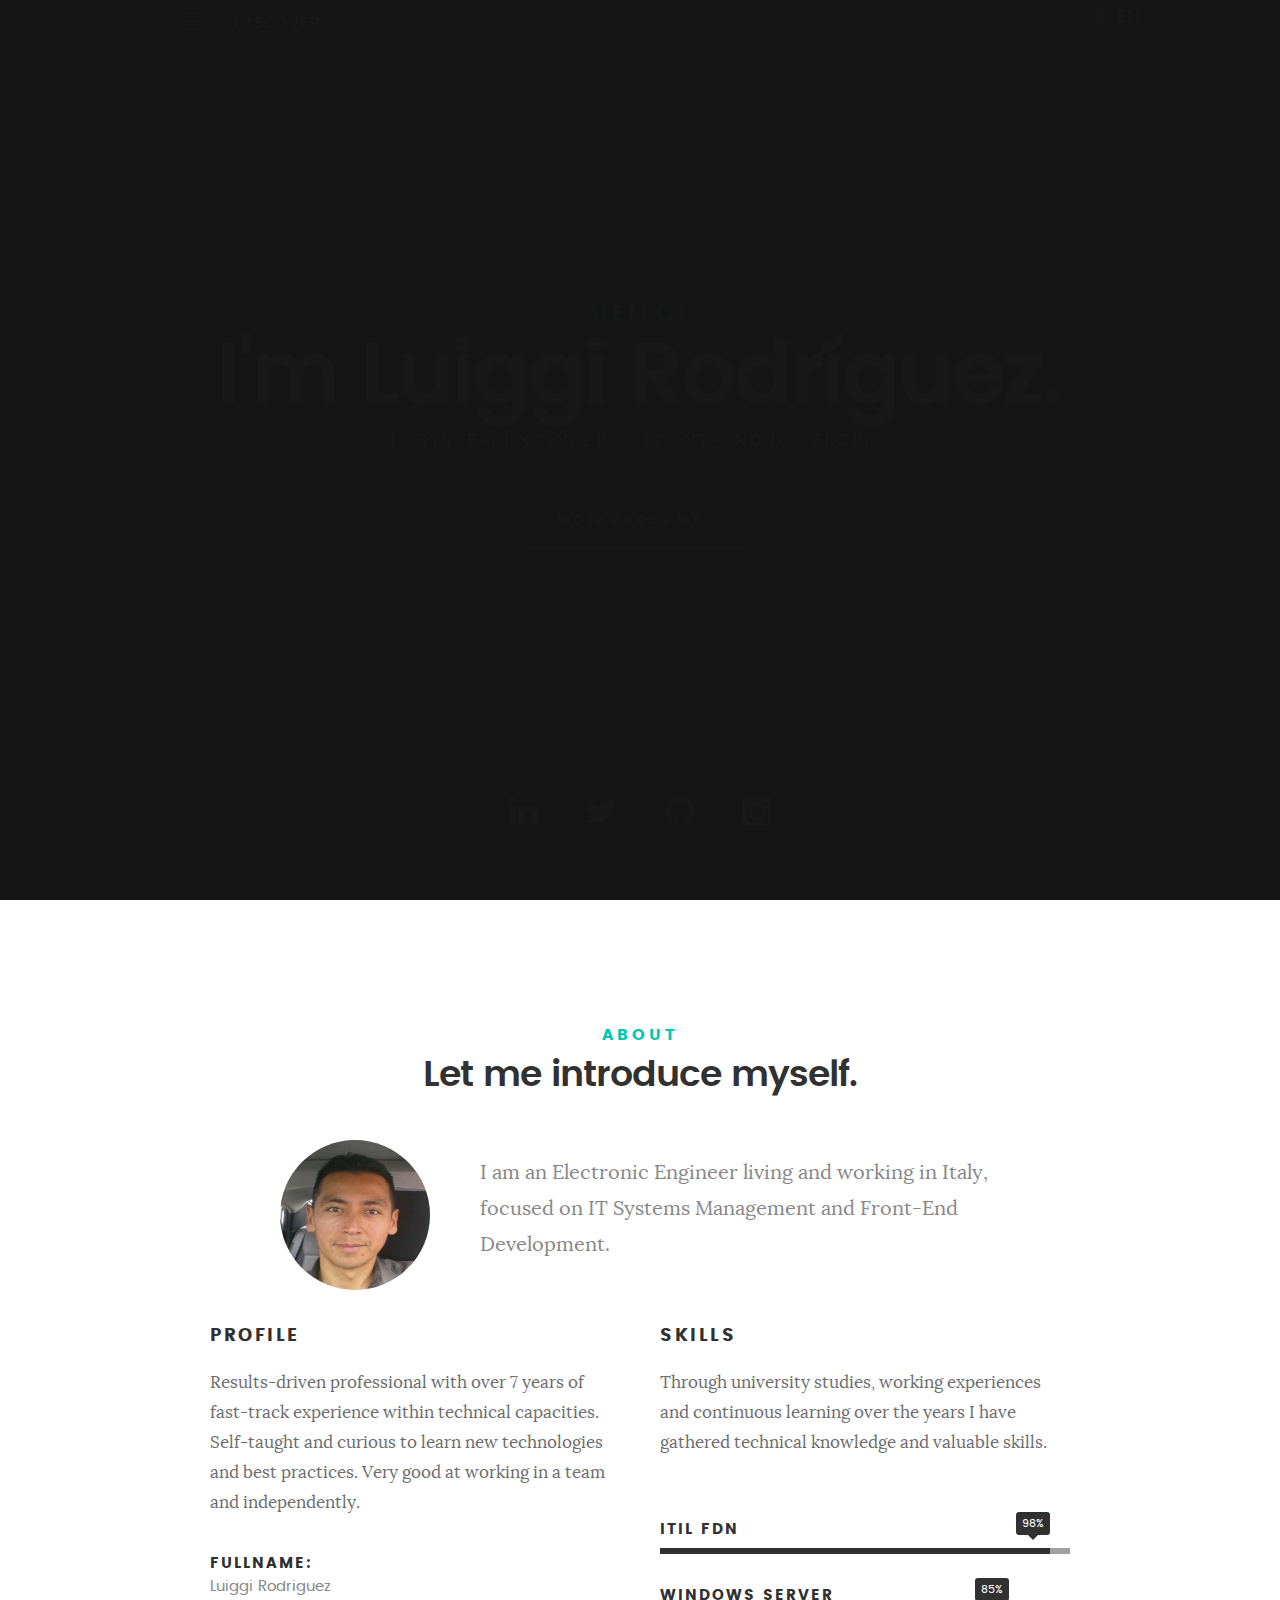
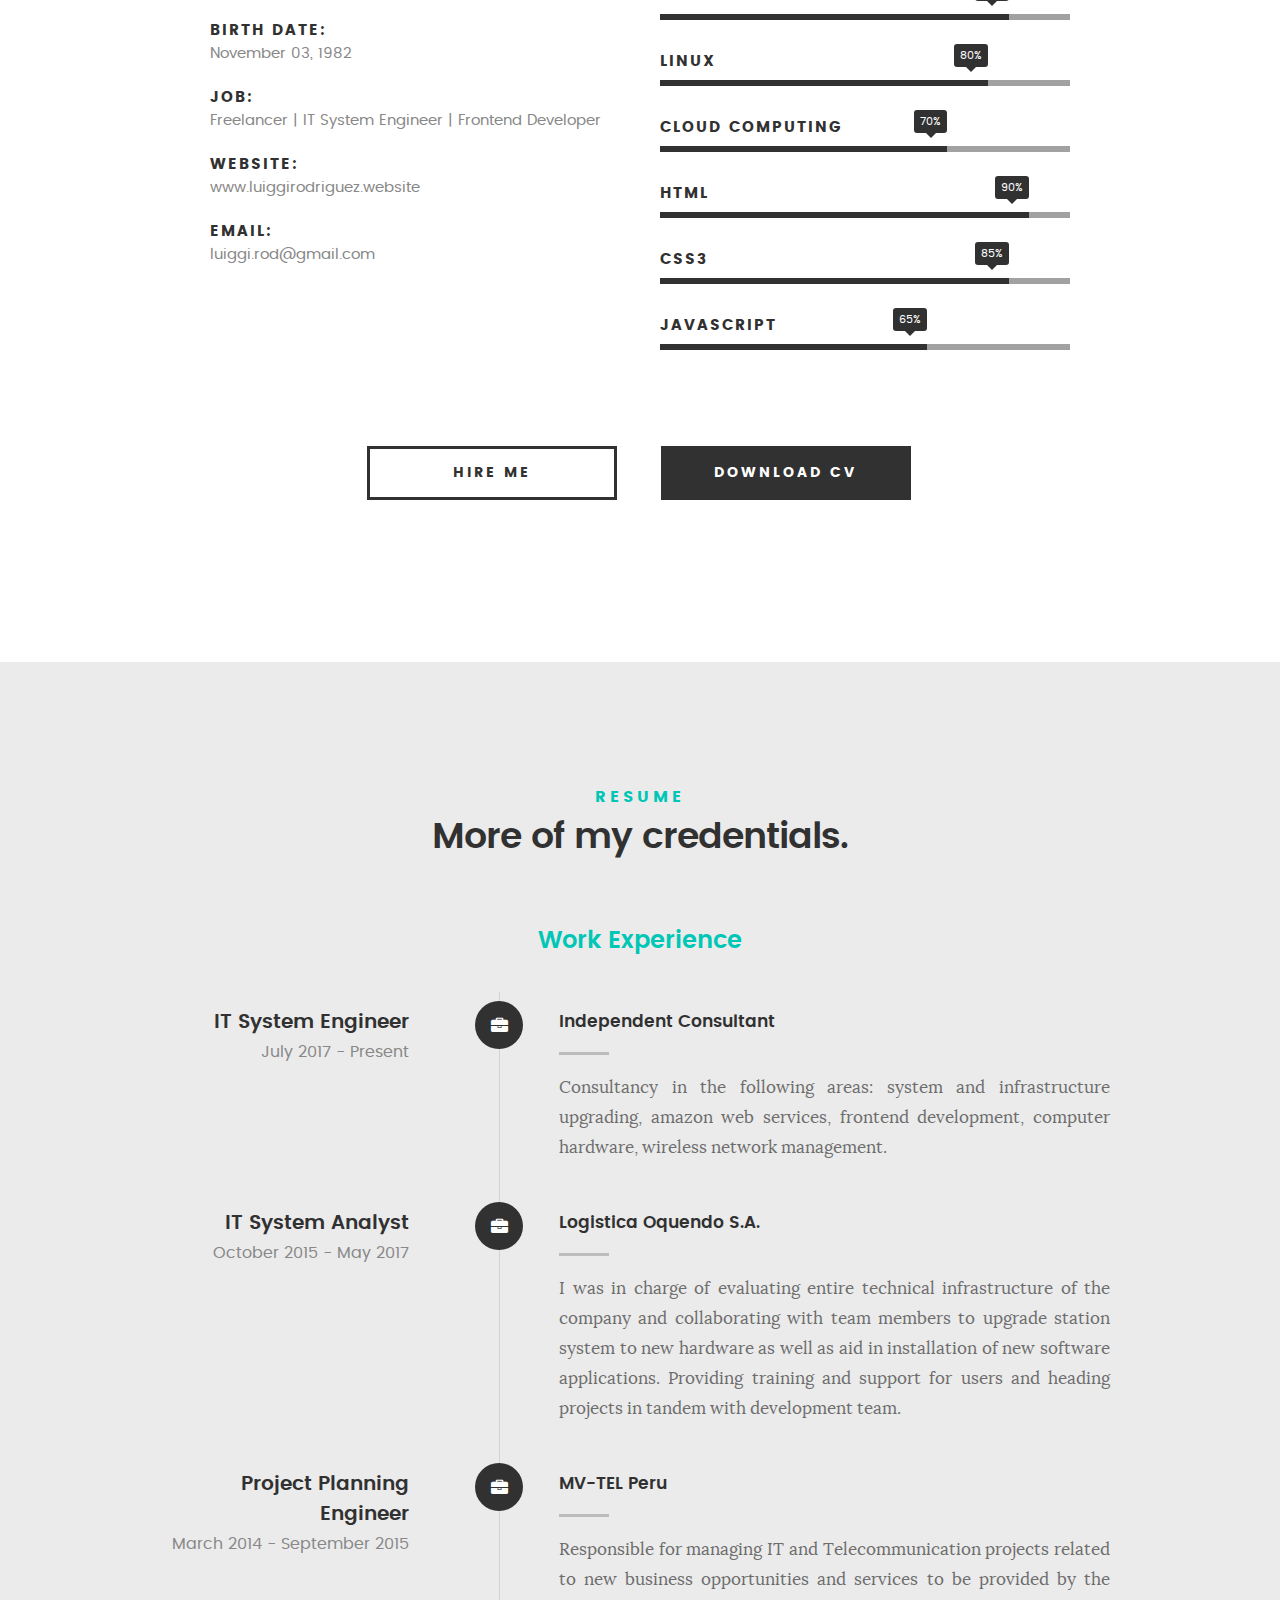
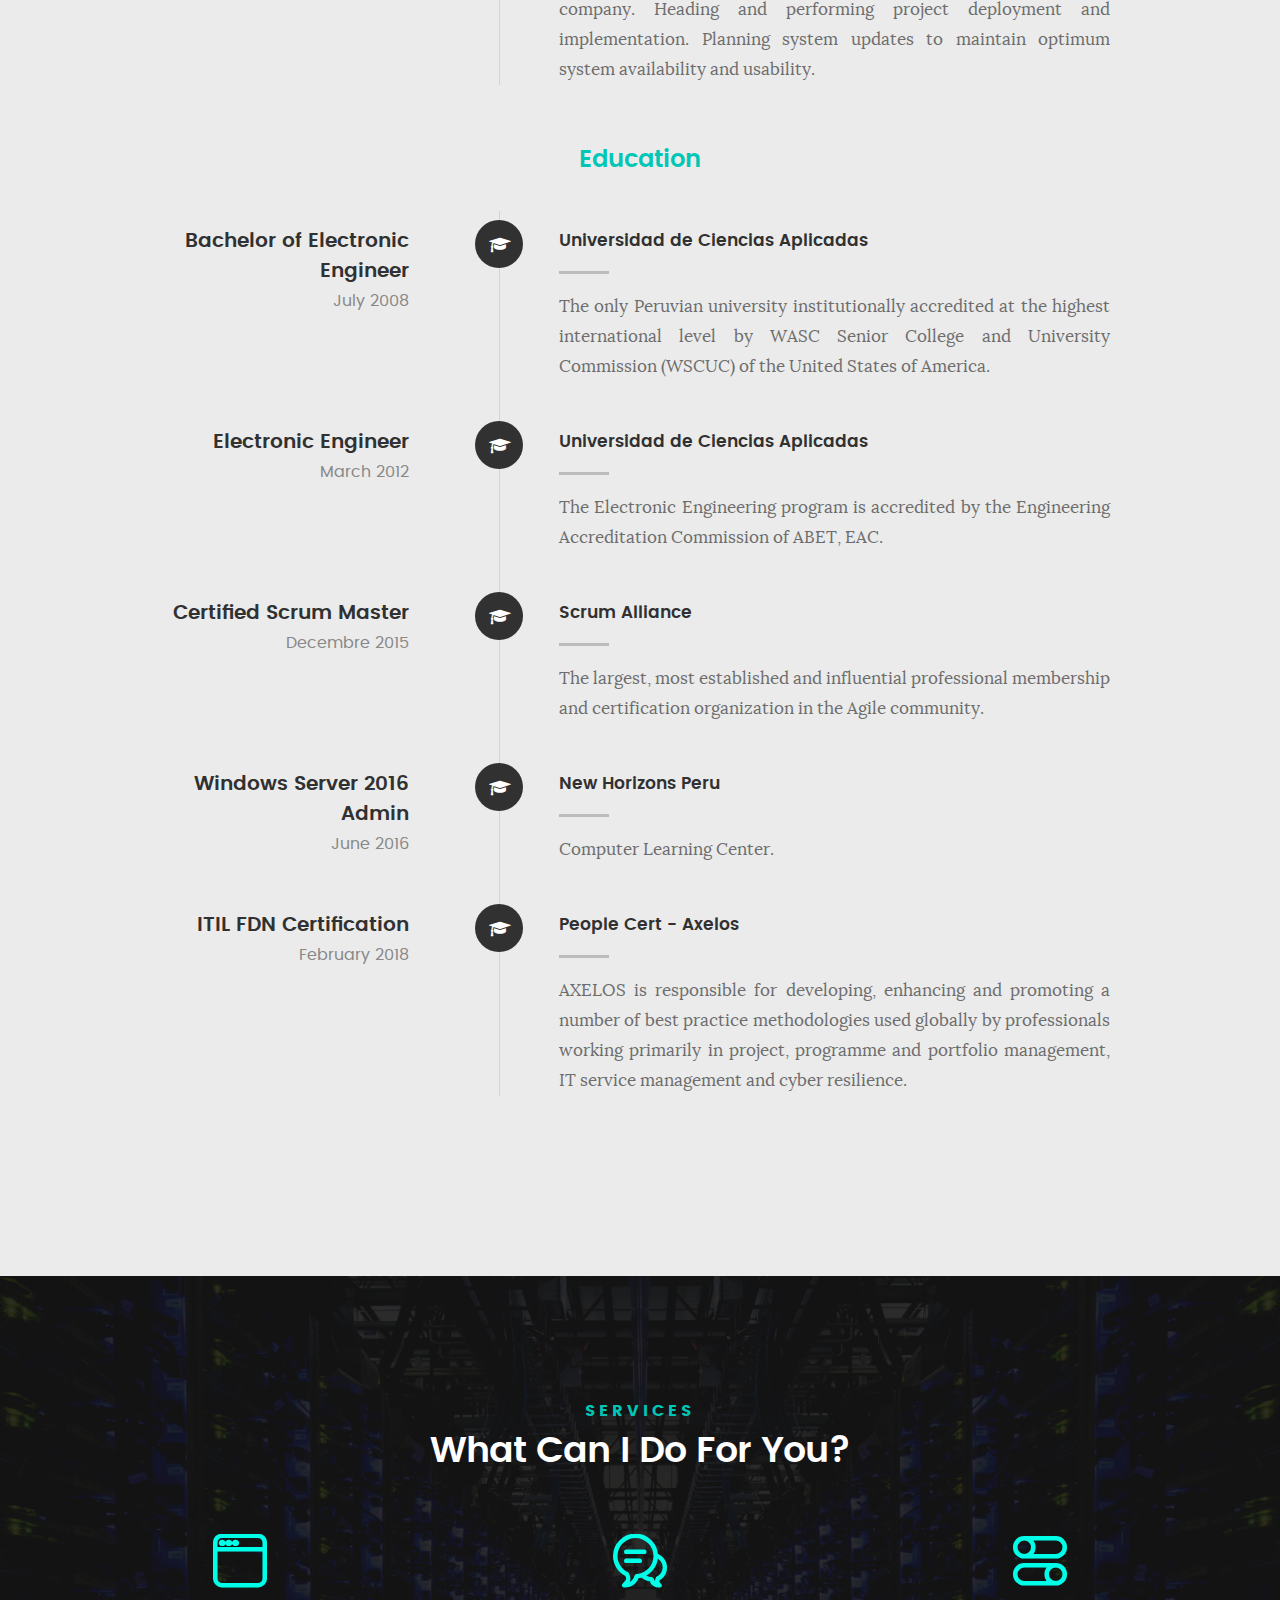
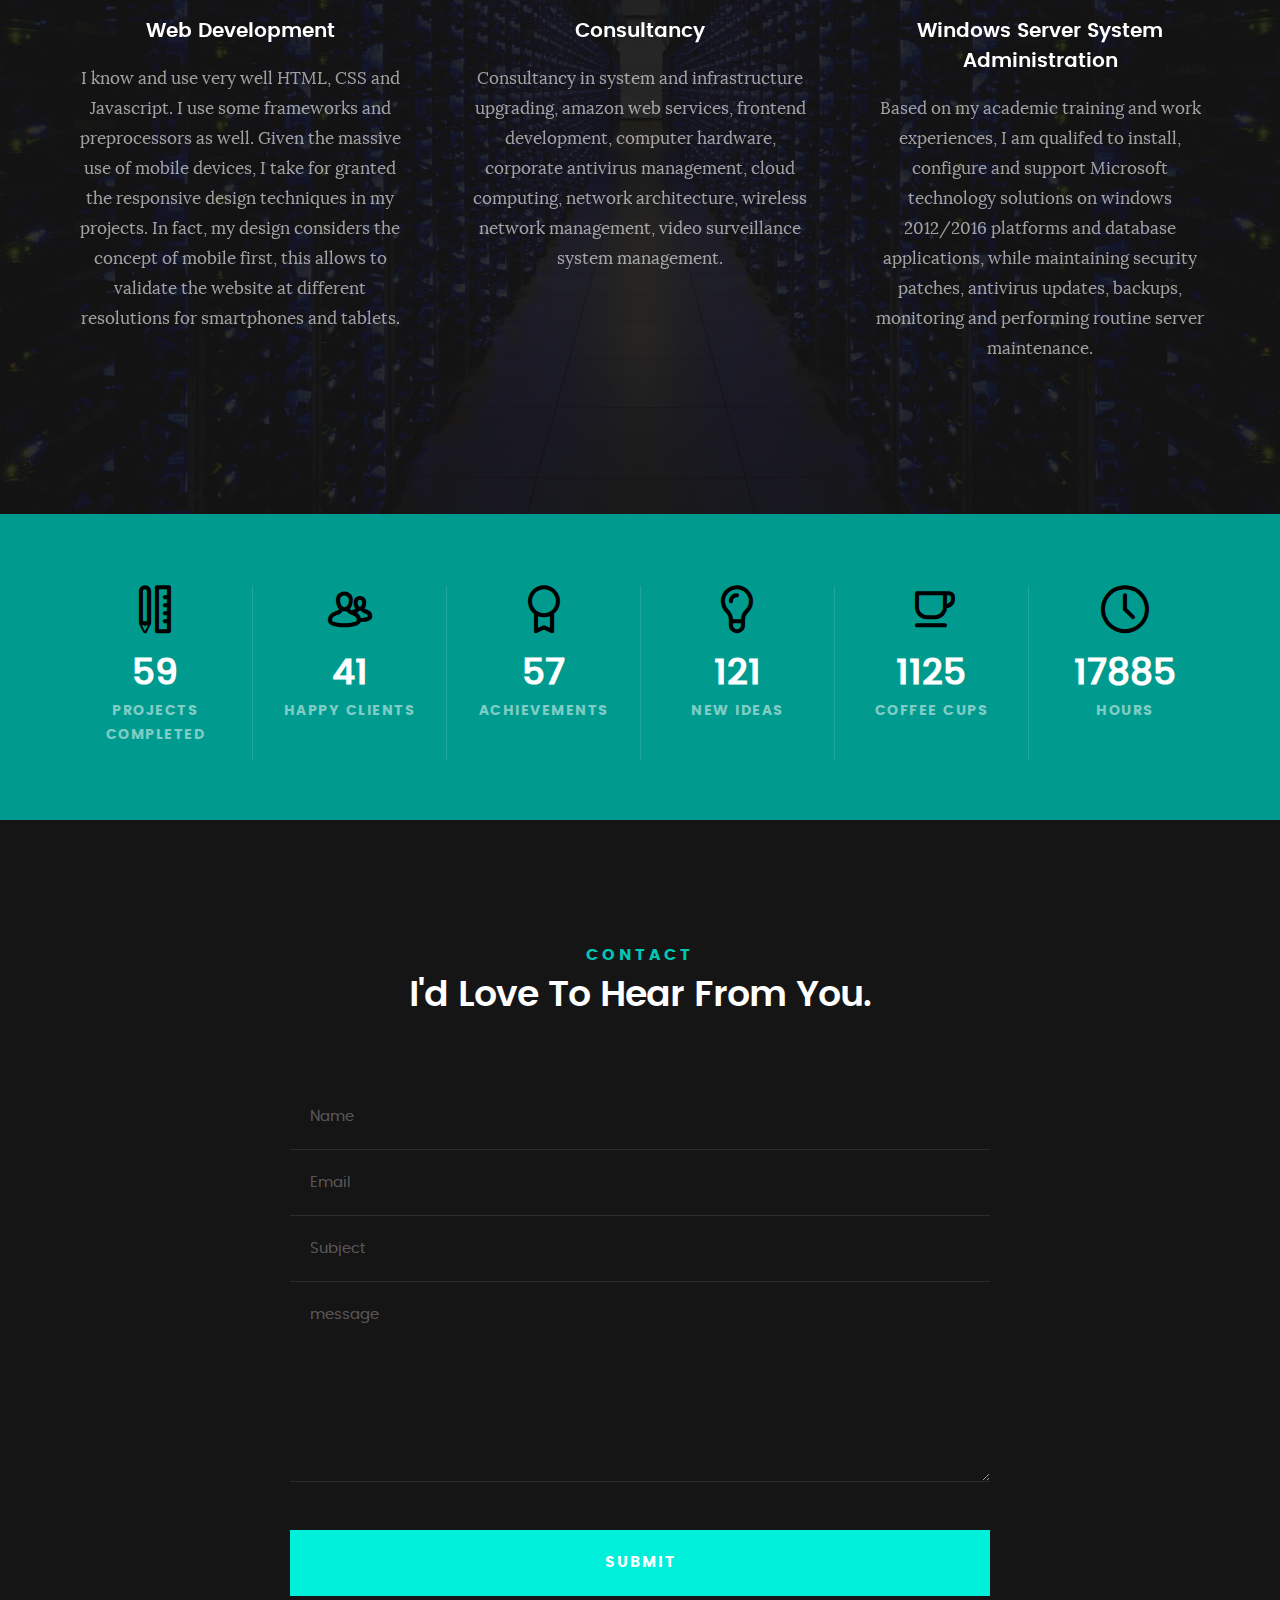
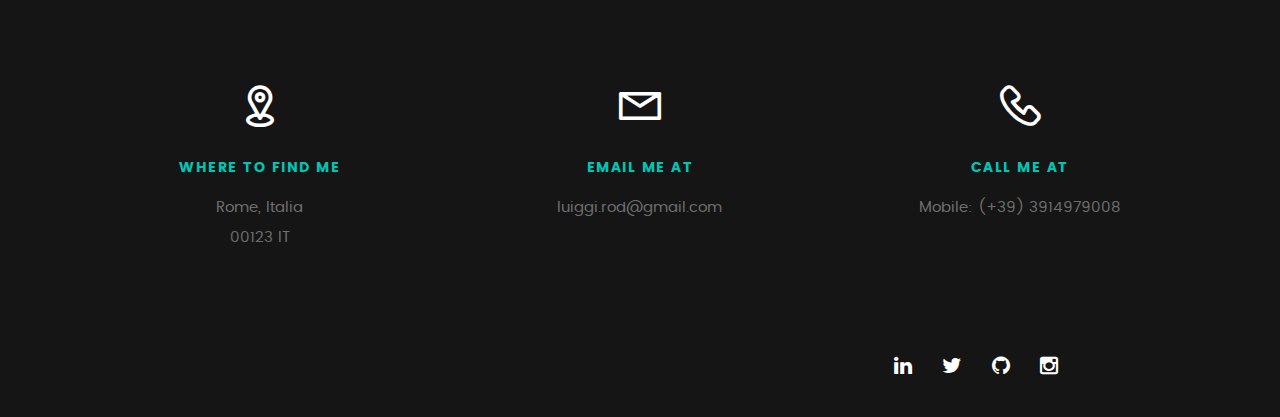
==== index.html @ 8129e32f "cambios a nivel de textos y corrección de go-top" ====
<!DOCTYPE html>
<!--[if IE 8 ]><html class="no-js oldie ie8" lang="en"> <![endif]-->
<!--[if IE 9 ]><html class="no-js oldie ie9" lang="en"> <![endif]-->
<!--[if (gte IE 9)|!(IE)]><!--><html class="no-js" lang="en"> <!--<![endif]-->
<head>

   <!--- basic page needs
   ================================================== -->
   <meta charset="utf-8">
	<title>Luiggi Rodriguez Resume</title>
	<meta name="keywords" content="Luiggi Rodriguez, luiggi rodriguez, Luiggi Rodriguez Resume, luiggi rodriguez resume, luiggi rodriguez website, luiggirodriguez, luiggirodriguez.website ">
	<meta name="description" content=" Luiggi Rodríguez Resume. Electronic Engineer, System & Network Administrator | Front-End Developer. luiggi rodriguez website">  
	<meta name="author" content="">

   <!-- mobile specific metas
   ================================================== -->
	<meta name="viewport" content="width=device-width, initial-scale=1, maximum-scale=1">

 	<!-- CSS
   ================================================== -->
   <link rel="stylesheet" href="css/base.css">  
   <link rel="stylesheet" href="css/main.css">
   <link rel="stylesheet" href="css/vendor.css">     

   <!-- script
   ================================================== -->   
	<script src="js/modernizr.js"></script>
	<script src="js/pace.min.js"></script>

   <!-- luiggicon
	================================================== -->
	<link rel="icon" type="image/png" href="luiggicon.png">

</head>

<body id="top">

	<!-- header 
   ================================================== -->
   <header>   	
   	<div class="row">

   		<div class="top-bar">
   			<a class="menu-toggle" href="#"><span>Menu</span></a>

	   			<div class="logo">
		         <a href="index.html">DISCOVER</a>
		      	</div>		      

		   		<nav id="main-nav-wrap">
					<ul class="main-navigation">
						<li class="current"><a class="smoothscroll"  href="#intro" title="">Home</a></li>
						<li><a class="smoothscroll"  href="#about" title="">About</a></li>
						<li><a class="smoothscroll"  href="#resume" title="">Resume</a></li>
						<li><a class="smoothscroll"  href="#portfolio" title="">Portfolio</a></li>
						<li><a class="smoothscroll"  href="#services" title="">Services</a></li>		
						<li><a class="smoothscroll"  href="#contact" title="">Contact</a></li>	
							
					</ul>
				</nav>  

   		</div> <!-- /top-bar --> 

			<!-- /language --> 
	  	<div class="top-right">
   			<a class="man-lang" href="#"> <img src="images/uk16.png">

   				<!-- <span>LNG</span> -->

   			</a>

	   			<div class="flag">
		         <a href="index.html">EN</a>
		      	</div>		      

		   		<nav id="man-nav-wrap">
					<ul class="man-navigation">
						<!-- <li class="current"><a class="smoothscroll"  href="#intro" title="">EN</a></li> -->
						<li><a href="indexES.html" title=""><img src="images/espana16.png">
						</a></li>


						<li><a href="indexIT.html" title=""><img src="images/italia16.png">
						</a></li>
												
					</ul>
				</nav>  
   		</div>  
			<!-- /language --> 

   	</div> <!-- /row --> 	


  	</header> <!-- /header -->

	<!-- intro section
   ================================================== -->
   <section id="intro">   

   	<div class="intro-overlay"></div>	

   	<div class="intro-content">
   		<div class="row">

   			<div class="col-twelve">

	   			<h5>Hello!</h5>
	   			<h1>I'm Luiggi Rodríguez.</h1>

	   			<p class="intro-position">
	   				<span>IT System Engineer</span> 
	   				<span>Front-end Developer</span> 
	   			</p>

	   			<a class="button stroke smoothscroll" href="#about" title="">More About Me</a>

	   		</div>  
   			
   		</div>   		 		
   	</div> <!-- /intro-content --> 

   	<ul class="intro-social">        
         <li><a href="https://www.linkedin.com/in/luiggi-rodriguez-ruiz-3004a264"><i class="fa fa-linkedin"></i></a></li>
         <li><a href="#"><i class="fa fa-twitter"></i></a></li>
         <li><a href="#"><i class="fa fa-github"></i></a></li>
         <li><a href="#"><i class="fa fa-instagram"></i></a></li>
      </ul> <!-- /intro-social -->      	

   </section> <!-- /intro -->


   <!-- about section
   ================================================== -->
   <section id="about">  

   	<div class="row section-intro">
   		<div class="col-twelve">

   			<h5>About</h5>
   			<h1>Let me introduce myself.</h1>

   			<div class="intro-info">

   				<img src="images/profile-pic.jpg" alt="Profile Picture">

   				<p class="lead">I am an Electronic Engineer living and working in Italy, focused on IT Systems Management and Front-End Development.</p>
   			</div>   			

   		</div>   		
   	</div> <!-- /section-intro -->

   	<div class="row about-content">

   		<div class="col-six tab-full">

   			<h3>Profile</h3>
   			<p>Results-driven professional with over 7 years of fast-track experience within technical capacities. Self-taught and curious to learn new technologies and best practices. Very good at working in a team and independently.</p>

   			<ul class="info-list">
   				<li>
   					<strong>Fullname:</strong>
   					<span>Luiggi Rodriguez</span>
   				</li>
   				<li>
   					<strong>Birth Date:</strong>
   					<span>November 03, 1982</span>
   				</li>
   				<li>
   					<strong>Job:</strong>
   					<span>Freelancer | IT System Engineer | Frontend Developer</span>
   				</li>
   				<li>
   					<strong>Website:</strong>
   					<span>www.luiggirodriguez.website</span>
   				</li>
   				<li>
   					<strong>Email:</strong>
   					<span>luiggi.rod@gmail.com</span>
   				</li>

   			</ul> <!-- /info-list -->

   		</div>

   		<div class="col-six tab-full">

   			<h3>Skills</h3>
   			<p>Through university studies, working experiences and continuous learning over the years I have gathered technical knowledge and valuable skills.
			<br> <br> 

   			</p>

				<ul class="skill-bars">
				   <li>
				   	<div class="progress percent95"><span>98%</span></div>
				   	<strong>ITIL Fdn</strong>
				   </li>
				   <li>
				   	<div class="progress percent85"><span>85%</span></div>
				   	<strong>Windows Server</strong>
				   </li>
				   <li>
				   	<div class="progress percent80"><span>80%</span></div>
				   	<strong>Linux</strong>
				   </li>
				     <li>
				   	<div class="progress percent70"><span>70%</span></div>
				   	<strong>Cloud Computing</strong>
				   </li>
				   <li>
				   	<div class="progress percent90"><span>90%</span></div>
				   	<strong>HTML</strong>
				   </li>
				   <li>
				   	<div class="progress percent85"><span>85%</span></div>
				   	<strong>CSS3</strong>
				   </li>
				    <li>
				   	<div class="progress percent65"><span>65%</span></div>
				   	<strong>JavaScript</strong>
				   </li>
      
				</ul> <!-- /skill-bars -->		

   		</div>

   	</div>

   	<div class="row button-section">
   		<div class="col-twelve">
   			<a href="#contact" title="Hire Me" class="button stroke smoothscroll">Hire Me</a>
   			<a href="#" title="Download CV" class="button button-primary">Download CV</a>
   		</div>   		
   	</div>

   </section> <!-- /process-->    


   <!-- resume Section
   ================================================== -->
	<section id="resume" class="grey-section">

		<div class="row section-intro">
   		<div class="col-twelve">

   			<h5>Resume</h5>
   			<h1>More of my credentials.</h1>

   			<p class="lead"></p>

   		</div>   		
   	</div> <!-- /section-intro--> 

   	<div class="row resume-timeline">

   		<div class="col-twelve resume-header">

   			<h2>Work Experience</h2>

   		</div> <!-- /resume-header -->

   		<div class="col-twelve">

   			<div class="timeline-wrap">

   				<div class="timeline-block">

	   				<div class="timeline-ico">
	   					<i class="fa fa-briefcase"></i>
	   				</div>

	   				<div class="timeline-header">
	   					<h3>IT System Engineer</h3>
	   					<p>July 2017 - Present</p>
	   				</div>

	   				<div class="timeline-content">
	   					<h4>Independent Consultant</h4>
	   					<p>Consultancy in the following areas: system and infrastructure upgrading, amazon web services, frontend development, computer hardware, wireless network management.</p>
	   				</div>

	   			</div> <!-- /timeline-block -->

	   			<div class="timeline-block">

	   				<div class="timeline-ico">
	   					<i class="fa fa-briefcase"></i>
	   				</div>

	   				<div class="timeline-header">
	   					<h3>IT System Analyst</h3>
	   					<p>October 2015 - May 2017</p>
	   				</div>

	   				<div class="timeline-content">
	   					<h4>Logistica Oquendo S.A.</h4>
	   					<p>I was in charge of evaluating entire technical infrastructure of the company and collaborating with team members to upgrade station system to new hardware as well as aid in installation of new software applications. Providing training and support for users and heading projects in tandem with development team. </p>
	   				</div>

	   			</div> <!-- /timeline-block -->

	   			<div class="timeline-block">

	   				<div class="timeline-ico">
	   					<i class="fa fa-briefcase"></i>
	   				</div>

	   				<div class="timeline-header">
	   					<h3>Project Planning Engineer</h3>
	   					<p>March 2014 - September 2015</p>
	   				</div>

	   				<div class="timeline-content">
	   					<h4>MV-TEL Peru</h4>
	   					<p>Responsible for managing IT and Telecommunication projects related to new business opportunities and services to be provided by the company. Heading and performing project deployment and implementation. Planning system updates to maintain optimum system availability and usability.</p>
	   				</div>

	   			</div> <!-- /timeline-block -->

   			</div> <!-- /timeline-wrap -->   			

   		</div> <!-- /col-twelve -->
   		
   	</div> <!-- /resume-timeline -->
   	
   	<div class="row resume-timeline">

   		<div class="col-twelve resume-header">

   			<h2>Education</h2>

   		</div> <!-- /resume-header -->

   		<div class="col-twelve">

   			<div class="timeline-wrap">

   				<div class="timeline-block">

	   				<div class="timeline-ico">
	   					<i class="fa fa-graduation-cap"></i>
	   				</div>

	   				<div class="timeline-header">
	   					<h3>Bachelor of Electronic Engineer</h3>
	   					<p>July 2008</p>
	   				</div>

	   				<div class="timeline-content">
	   					<h4>Universidad de Ciencias Aplicadas</h4>
	   					<p>The only Peruvian university institutionally accredited at the highest international level by WASC Senior College and University Commission (WSCUC) of the United States of America.</p>
	   				</div>

	   			</div> <!-- /timeline-block -->

	   			<div class="timeline-block">

	   				<div class="timeline-ico">
	   					<i class="fa fa-graduation-cap"></i>
	   				</div>

	   				<div class="timeline-header">
	   					<h3>Electronic Engineer</h3>
	   					<p>March 2012</p>
	   				</div>

	   				<div class="timeline-content">
	   					<h4>Universidad de Ciencias Aplicadas</h4>
	   					<p>The Electronic Engineering program is accredited by the Engineering Accreditation Commission of ABET, EAC.</p>
	   				</div>

	   			</div> <!-- /timeline-block -->

						<div class="timeline-block">

	   				<div class="timeline-ico">
	   					<i class="fa fa-graduation-cap"></i>    
	   				</div>

	   				<div class="timeline-header">
	   					<h3>Certified Scrum Master</h3>
	   					<p>Decembre 2015</p>
	   				</div>

	   				<div class="timeline-content">
	   					<h4>Scrum Alliance</h4>
	   					<p>The largest, most established and influential professional membership and certification organization in the Agile community.</p>
	   				</div>

	   			</div> <!-- /timeline-block -->

	   			<div class="timeline-block">

	   				<div class="timeline-ico">
	   					<i class="fa fa-graduation-cap"></i>    
	   				</div>

	   				<div class="timeline-header">
	   					<h3>Windows Server 2016 Admin</h3>
	   					<p>June 2016</p>
	   				</div>

	   				<div class="timeline-content">
	   					<h4>New Horizons Peru</h4>
	   					<p>Computer Learning Center.</p>
	   				</div>

	   			</div> <!-- /timeline-block -->
	   		
	   				<div class="timeline-block">

	   				<div class="timeline-ico">
	   					<i class="fa fa-graduation-cap"></i>    
	   				</div>

	   				<div class="timeline-header">
	   					<h3>ITIL FDN Certification</h3>
	   					<p>February 2018</p>
	   				</div>

	   				<div class="timeline-content">
	   					<h4>People Cert - Axelos</h4>
	   					<p>AXELOS is responsible for developing, enhancing and promoting a number of best practice methodologies used globally by professionals working primarily in project, programme and portfolio management, IT service management and cyber resilience.</p>
	   				</div>

	   			</div> <!-- /timeline-block -->

   			</div> <!-- /timeline-wrap -->   			

   		</div> <!-- /col-twelve -->
   		
   	</div> <!-- /resume-timeline -->
		
	</section> <!-- /features -->


	<!-- Portfolio Section
   ================================================== -->
	

	<!-- CTA Section
   ================================================== -->
	
	
	<!-- services Section
   ================================================== -->
	<section id="services">

		<div class="overlay"></div>

		<div class="row section-intro">
   		<div class="col-twelve">

   			<h5>Services</h5>
   			<h1>What Can I Do For You?</h1>

   			<p class="lead"></p>

   		</div>   		
   	</div> <!-- /section-intro -->

   	<div class="row services-content">

   		<div id="owl-slider" class="owl-carousel services-list">

	      	<div class="service">	

	      		<span class="icon"><i class="icon-window"></i></span>            

	            <div class="service-content">	

	            	 <h3>Web Development</h3>

		            <p class="desc">I know and use very well HTML, CSS and Javascript. I use some frameworks and preprocessors as well. Given the massive use of mobile devices, I take for granted the responsive design techniques in my projects. In fact, my design considers the concept of mobile first, this allows to validate the website at different resolutions for smartphones and tablets.
	         		</p>
	         		
	         	</div> 	         	 

				</div> <!-- /service 1-->

				<div class="service">	

					<span class="icon"><i class="icon-chat"></i></span>                          

	            <div class="service-content">	

	            	<h3>Consultancy</h3>  

		            <p class="desc">Consultancy in system and infrastructure upgrading, amazon web services, frontend development, computer hardware, corporate antivirus management, cloud computing, network architecture, wireless network management, video surveillance system management.
	         		</p>

	            </div>	                          

			   </div> <!-- /service 2-->

			   <div class="service">

			   	<span class="icon"><i class="icon-toggles"></i></span>		            

	            <div class="service-content">

	            	<h3>Windows Server System Administration</h3>

		            <p class="desc">Based on my academic training and work experiences, I am qualifed to install, configure and support Microsoft technology solutions on windows 2012/2016 platforms and database applications, while maintaining security patches, antivirus updates, backups, monitoring and performing routine server maintenance.
	        			</p> 

	            </div> 	            	               

			   </div> <!-- /service 3-->

<!-- 				<div class="service">

					<span class="icon"><i class="icon-toggles"></i></span>	              

	            <div class="service-content">

	            	<h3>UI/UX Design</h3>

		            <p class="desc">Sed ut perspiciatis unde omnis iste natus error sit voluptatem accusantium doloremque laudantium, totam rem aperiam, eaque ipsa quae ab illo inventore veritatis et quasi architecto beatae vitae dicta sunt explicabo. Nemo enim ipsam voluptatem quia voluptas sit aspernatur aut odit aut fugit.
	         		</p> 
	         		
	            </div>                

				</div>  -->
				<!-- /service 4-->

<!-- 			   <div class="service">

			   	<span class="icon"><i class="icon-image"></i></span>	            

	            <div class="service-content">

	            	<h3>Graphics Design</h3>

		            <p class="desc">Sed ut perspiciatis unde omnis iste natus error sit voluptatem accusantium doloremque laudantium, totam rem aperiam, eaque ipsa quae ab illo inventore veritatis et quasi architecto beatae vitae dicta sunt explicabo. Nemo enim ipsam voluptatem quia voluptas sit aspernatur aut odit aut fugit.
	        			</p> 

	            </div>	               

			   </div>  -->
			   <!-- /service 5-->

<!-- 			   <div class="service">

			   	<span class="icon"><i class="icon-chat"></i></span>	   	           

	            <div class="service-content">

	            	 <h3>Consultancy</h3>

		            <p class="desc">Sed ut perspiciatis unde omnis iste natus error sit voluptatem accusantium doloremque laudantium, totam rem aperiam, eaque ipsa quae ab illo inventore veritatis et quasi architecto beatae vitae dicta sunt explicabo. Nemo enim ipsam voluptatem quia voluptas sit aspernatur aut odit aut fugit.
	        			</p> 
	        			
	            </div>	               

			   </div>  -->
			   <!-- /service 6-->

	      </div> <!-- /services-list -->
   		
   	</div> <!-- /services-content -->
		
	</section> <!-- /services -->	


	<!-- stats Section
   ================================================== -->
	<section id="stats" class="count-up">

		<div class="row">
			<div class="col-twelve">

				<div class="block-1-6 block-s-1-3 block-tab-1-2 block-mob-full stats-list">

					<div class="bgrid stat">

						<div class="icon-part">
							<i class="icon-pencil-ruler"></i>
						</div>

						<h3 class="stat-count">
							59
						</h3>

						<h5 class="stat-title">
							Projects Completed
						</h5>

					</div> <!-- /stat -->					

					<div class="bgrid stat">

						<div class="icon-part">
							<i class="icon-users"></i>
						</div>

						<h3 class="stat-count">
							41
						</h3>

						<h5 class="stat-title">
							Happy Clients
						</h5>

					</div> <!-- /stat -->

					<div class="bgrid stat">

						<div class="icon-part">
							<i class="icon-badge"></i>
						</div>

						<h3 class="stat-count">
							57
						</h3>

						<h5 class="stat-title">
							Achievements
						</h5>

					</div> <!-- /stat -->									

					<div class="bgrid stat">

						<div class="icon-part">
							<i class="icon-light-bulb"></i>
						</div>

						<h3 class="stat-count">
							121
						</h3>

						<h5 class="stat-title">
							New Ideas
						</h5>

					</div> <!-- /stat -->

					<div class="bgrid stat">

						<div class="icon-part">
							<i class="icon-cup"></i>
						</div>

						<h3 class="stat-count">
							1125
						</h3>

						<h5 class="stat-title">
							Coffee Cups
						</h5>

					</div> <!-- /stat -->

					<div class="bgrid stat">

						<div class="icon-part">
							<i class="icon-clock"></i>
						</div>

						<h3 class="stat-count">
							17885
						</h3>

						<h5 class="stat-title">
							Hours
						</h5>

					</div> <!-- /stat -->

				</div> <!-- /stats-list -->

			</div> <!-- /twelve -->
		</div> <!-- /row -->

	</section> <!-- /stats -->

	
   <!-- contact
   ================================================== -->
	<section id="contact">

		<div class="row section-intro">
   		<div class="col-twelve">

   			<h5>Contact</h5>
   			<h1>I'd Love To Hear From You.</h1>

   			<p class="lead"></p>

   		</div> 
   	</div> <!-- /section-intro -->

   	<div class="row contact-form">

   		<div class="col-twelve">

            <!-- form -->
            <form name="contactForm" id="contactForm" method="post" action="">
      			<fieldset>

                  <div class="form-field">
 						   <input name="contactName" type="text" id="contactName" placeholder="Name" value="" minlength="2" required="">
                  </div>
                  <div class="form-field">
	      			   <input name="contactEmail" type="email" id="contactEmail" placeholder="Email" value="" required="">
	               </div>
                  <div class="form-field">
	     				   <input name="contactSubject" type="text" id="contactSubject" placeholder="Subject" value="">
	               </div>                       
                  <div class="form-field">
	                 	<textarea name="contactMessage" id="contactMessage" placeholder="message" rows="10" cols="50" required=""></textarea>
	               </div>                      
                 <div class="form-field">
                     <button class="submitform">Submit</button>
                     <div id="submit-loader">
                        <div class="text-loader">Sending...</div>                             
       				      <div class="s-loader">
								  	<div class="bounce1"></div>
								  	<div class="bounce2"></div>
								  	<div class="bounce3"></div>
								</div>
							</div>
                  </div>

      			</fieldset>
      		</form> <!-- Form End -->

            <!-- contact-warning -->
            <div id="message-warning">            	
            </div>            
            <!-- contact-success -->
      		<div id="message-success">
               <i class="fa fa-check"></i>Your message was sent, thank you!<br>
      		</div>

         </div> <!-- /col-twelve -->
   		
   	</div> <!-- /contact-form -->

   	<div class="row contact-info">

   		<div class="col-four tab-full">

   			<div class="icon">
   				<i class="icon-pin"></i>
   			</div>

   			<h5>Where to find me</h5>

   			<p>
            Rome, Italia<br>
            00123 IT
            </p>

   		</div>

   		<div class="col-four tab-full collapse">

   			<div class="icon">
   				<i class="icon-mail"></i>
   			</div>

   			<h5>Email Me At</h5>

   			<p>luiggi.rod@gmail.com<br>
			   			     
			   </p>

   		</div>

   		<div class="col-four tab-full">

   			<div class="icon">
   				<i class="icon-phone"></i>
   			</div>

   			<h5>Call Me At</h5>

   			<p>Mobile: (+39) 3914979008<br>
			   		     	
			   </p>

   		</div>
   		
   	</div> <!-- /contact-info -->
		
	</section> <!-- /contact -->


   <!-- footer
   ================================================== -->

   <footer>
     	<div class="row">

     		<div class="col-six tab-full pull-right social">

     			<ul class="footer-social">        
			      <li><a href="https://www.linkedin.com/in/luiggi-rodriguez-ruiz-3004a264"><i class="fa fa-linkedin"></i></a></li>
			      <li><a href="#"><i class="fa fa-twitter"></i></a></li>
			      <li><a href="#"><i class="fa fa-github"></i></a></li>
			      <li><a href="#"><i class="fa fa-instagram"></i></a></li>
			   </ul> 
	      		
	      </div>

      	

	      	<div id="go-top">
		         <a class="smoothscroll" title="Back to Top" href="#top"><i class="fa fa-long-arrow-up"></i></a>
		      </div>

      	</div> <!-- /row -->     	
   </footer>  

   <div id="preloader"> 
    	<div id="loader"></div>
   </div> 

   <!-- Java Script
   ================================================== --> 
   <script src="js/jquery-2.1.3.min.js"></script>
   <script src="js/plugins.js"></script>
   <script src="js/main.js"></script>

</body>

</html>
---- css/base.css ----
/**
 * =================================================================== 
 *
 *  Kards v1.0 Base Stylesheet
 *  url: styleshout.com
 *  03-01-2016
 *  ------------------------------------------------------------------
 *  TOC:
 *  01. reset
 *  02. basic/base setup styles
 *  03. grid
 *  04. MISC
 *
 * =================================================================== 
 */

/** 
 * ===================================================================
 * 01. reset - normalize.css v3.0.2 | MIT License | git.io/normalize
 *
 * ------------------------------------------------------------------- 
 */
html {
	font-family: sans-serif;
	-ms-text-size-adjust: 100%;
	-webkit-text-size-adjust: 100%;
}

body {
	margin: 0;
}

article,
aside,
details,
figcaption,
figure,
footer,
header,
hgroup,
main,
menu,
nav,
section,
summary {
	display: block;
}

audio,
canvas,
progress,
video {
	display: inline-block;
	vertical-align: baseline;
}

audio:not([controls]) {
	display: none;
	height: 0;
}

[hidden],
template {
	display: none;
}

a {
	background: transparent;
}

a:active,
a:hover {
	outline: 0;
}

abbr[title] {
	border-bottom: 1px dotted;
}

b,
strong {
	font-weight: bold;
}

dfn {
	font-style: italic;
}

h1 {
	font-size: 2em;
	margin: 0.67em 0;
}

mark {
	background: #ff0;
	color: #000;
}

small {
	font-size: 80%;
}

sub,
sup {
	font-size: 75%;
	line-height: 0;
	position: relative;
	vertical-align: baseline;
}

sup {
	top: -0.5em;
}

sub {
	bottom: -0.25em;
}

img {
	border: 0;
}

svg:not(:root) {
	overflow: hidden;
}

figure {
	margin: 1em 40px;
}

hr {
	-moz-box-sizing: content-box;
	box-sizing: content-box;
	height: 0;
}

pre {
	overflow: auto;
}

code,
kbd,
pre,
samp {
	font-family: monospace, monospace;
	font-size: 1em;
}

button,
input,
optgroup,
select,
textarea {
	color: inherit;
	font: inherit;
	margin: 0;
}

button {
	overflow: visible;
}

button,
select {
	text-transform: none;
}

button,
html input[type="button"],
input[type="reset"],
input[type="submit"] {
	-webkit-appearance: button;
	cursor: pointer;
}

button[disabled],
html input[disabled] {
	cursor: default;
}

button::-moz-focus-inner,
input::-moz-focus-inner {
	border: 0;
	padding: 0;
}

input {
	line-height: normal;
}

input[type="checkbox"],
input[type="radio"] {
	box-sizing: border-box;
	padding: 0;
}

input[type="number"]::-webkit-inner-spin-button,
input[type="number"]::-webkit-outer-spin-button {
	height: auto;
}

input[type="search"] {
	-webkit-appearance: textfield;
	-moz-box-sizing: content-box;
	-webkit-box-sizing: content-box;
	box-sizing: content-box;
}

input[type="search"]::-webkit-search-cancel-button,
input[type="search"]::-webkit-search-decoration {
	-webkit-appearance: none;
}

fieldset {
	border: 1px solid #c0c0c0;
	margin: 0 2px;
	padding: 0.35em 0.625em 0.75em;
}

legend {
	border: 0;
	padding: 0;
}

textarea {
	overflow: auto;
}

optgroup {
	font-weight: bold;
}

table {
	border-collapse: collapse;
	border-spacing: 0;
}

td,
th {
	padding: 0;
}

/** 
 * ===================================================================
 * 02. basic/base setup styles - (_basic.scss)
 *
 * ------------------------------------------------------------------- 
 */
html {
	font-size: 62.5%;
	box-sizing: border-box;
}

*,
*::before,
*::after {
	box-sizing: inherit;
}

body {
	font-weight: normal;
	line-height: 1;
	text-rendering: optimizeLegibility;
	word-wrap: break-word;
	-webkit-overflow-scrolling: touch;
	-webkit-text-size-adjust: none;
}

body,
input,
button {
	-moz-osx-font-smoothing: grayscale;
	-webkit-font-smoothing: antialiased;
}

/**
 * Media - (_basic.scss)
 * ------------------------------------------------------------------- 
 */
img,
video {
	max-width: 100%;
	height: auto;
}

/**
 * Typography resets - (_basic.scss)
 * ------------------------------------------------------------------- 
 */
div,
dl,
dt,
dd,
ul,
ol,
li,
h1,
h2,
h3,
h4,
h5,
h6,
pre,
form,
p,
blockquote,
th,
td {
	margin: 0;
	padding: 0;
}

h1,
h2,
h3,
h4,
h5,
h6 {
	-webkit-font-variant-ligatures: common-ligatures;
	-moz-font-variant-ligatures: common-ligatures;
	font-variant-ligatures: common-ligatures;
	text-rendering: optimizeLegibility;
}

em,
i {
	font-style: italic;
	line-height: inherit;
}

strong,
b {
	font-weight: bold;
	line-height: inherit;
}

small {
	font-size: 60%;
	line-height: inherit;
}

ol,
ul {
	list-style: none;
}

li {
	display: block;
}

/**
 * links - (_basic.scss)
 * ------------------------------------------------------------------- 
 */
a {
	text-decoration: none;
	line-height: inherit;
}

a img {
	border: none;
}

/**
 * inputs - (_basic.scss)
 * ------------------------------------------------------------------- 
 */
fieldset {
	margin: 0;
	padding: 0;
}

input[type="email"],
input[type="number"],
input[type="search"],
input[type="text"],
input[type="tel"],
input[type="url"],
input[type="password"],
textarea {
	-webkit-appearance: none;
	-moz-appearance: none;
	-ms-appearance: none;
	-o-appearance: none;
	appearance: none;
}

/** 
 * ===================================================================
 * 03. grid - (_grid.scss)
 *
 * ------------------------------------------------------------------- 
 */
.row {
	width: 94%;
	max-width: 1140px;
	margin: 0 auto;
}

.row:before,
.row:after {
	content: "";
	display: table;
}

.row:after {
	clear: both;
}

.row .row {
	width: auto;
	max-width: none;
	margin-left: -20px;
	margin-right: -20px;
}

[class*="col-"],
.bgrid {
	float: left;
}

[class*="col-"] + [class*="col-"].end {
	float: right;
}

[class*="col-"] {
	padding: 0 20px;
}

.col-one {
	width: 8.33333%;
}

.col-two,
.col-1-6 {
	width: 16.66667%;
}

.col-three,
.col-1-4 {
	width: 25%;
}

.col-four,
.col-1-3 {
	width: 33.33333%;
}

.col-five {
	width: 41.66667%;
}

.col-six,
.col-1-2 {
	width: 50%;
}

.col-seven {
	width: 58.33333%;
}

.col-eight,
.col-2-3 {
	width: 66.66667%;
}

.col-nine,
.col-3-4 {
	width: 75%;
}

.col-ten,
.col-5-6 {
	width: 83.33333%;
}

.col-eleven {
	width: 91.66667%;
}

.col-twelve,
.col-full {
	width: 100%;
}

/**
 * small screens - (_grid.scss)
 * --------------------------------------------------------------- 
 */
@media screen and (max-width:1024px) {
	.row .row {
		margin-left: -18px;
		margin-right: -18px;
	}

	[class*="col-"] {
		padding: 0 18px;
	}

}

/**
 * tablets - (_grid.scss)
 * --------------------------------------------------------------- 
 */
@media screen and (max-width:768px) {
	.row {
		width: auto;
		padding-left: 30px;
		padding-right: 30px;
	}

	.row .row {
		padding-left: 0;
		padding-right: 0;
		margin-left: -15px;
		margin-right: -15px;
	}

	[class*="col-"] {
		padding: 0 15px;
	}

	.tab-1-4 {
		width: 25%;
	}

	.tab-1-3 {
		width: 33.33333%;
	}

	.tab-1-2 {
		width: 50%;
	}

	.tab-2-3 {
		width: 66.66667%;
	}

	.tab-3-4 {
		width: 75%;
	}

	.tab-full {
		width: 100%;
	}

}

/**
 * large mobile devices - (_grid.scss)
 * --------------------------------------------------------------- 
 */
@media screen and (max-width:600px) {
	.row {
		padding-left: 25px;
		padding-right: 25px;
	}

	.row .row {
		margin-left: -10px;
		margin-right: -10px;
	}

	[class*="col-"] {
		padding: 0 10px;
	}

	.mob-1-4 {
		width: 25%;
	}

	.mob-1-2 {
		width: 50%;
	}

	.mob-3-4 {
		width: 75%;
	}

	.mob-full {
		width: 100%;
	}

}

/**
 * small mobile devices - (_grid.scss)
 * --------------------------------------------------------------- 
 */
@media screen and (max-width:400px) {
	.row .row {
		padding-left: 0;
		padding-right: 0;
		margin-left: 0;
		margin-right: 0;
	}

	[class*="col-"] {
		width: 100% !important;
		float: none !important;
		clear: both !important;
		margin-left: 0;
		margin-right: 0;
		padding: 0;
	}

	[class*="col-"] + [class*="col-"].end {
		float: none;
	}

}

/** 
 * ===================================================================
 * block grids - (_grid.scss)
 *
 * ------------------------------------------------------------------- 
 */
[class*="block-"]:before,
[class*="block-"]:after {
	content: "";
	display: table;
}

[class*="block-"]:after {
	clear: both;
}

.block-1-6 .bgrid {
	width: 16.66667%;
}

.block-1-4 .bgrid {
	width: 25%;
}

.block-1-3 .bgrid {
	width: 33.33333%;
}

.block-1-2 .bgrid {
	width: 50%;
}

/**
 * Clearing for block grid columns. Allow columns with 
 * different heights to align properly.
 */
.block-1-6 .bgrid:nth-child(6n+1),
.block-1-4 .bgrid:nth-child(4n+1),
.block-1-3 .bgrid:nth-child(3n+1),
.block-1-2 .bgrid:nth-child(2n+1) {
	clear: both;
}

/**
 * small screens - (_grid.scss)
 * --------------------------------------------------------------- 
 */
@media screen and (max-width:1024px) {
	.block-s-1-6 .bgrid {
		width: 16.66667%;
	}

	.block-s-1-4 .bgrid {
		width: 25%;
	}

	.block-s-1-3 .bgrid {
		width: 33.33333%;
	}

	.block-s-1-2 .bgrid {
		width: 50%;
	}

	.block-s-full .bgrid {
		width: 100%;
		clear: both;
	}

	[class*="block-s-"] .bgrid:nth-child(n) {
		clear: none;
	}

	.block-s-1-6 .bgrid:nth-child(6n+1),
	.block-s-1-4 .bgrid:nth-child(4n+1),
	.block-s-1-3 .bgrid:nth-child(3n+1),
	.block-s-1-2 .bgrid:nth-child(2n+1) {
		clear: both;
	}

}

/**
 * tablets - (_grid.scss)
 * --------------------------------------------------------------- 
 */
@media screen and (max-width:768px) {
	.block-tab-1-6 .bgrid {
		width: 16.66667%;
	}

	.block-tab-1-4 .bgrid {
		width: 25%;
	}

	.block-tab-1-3 .bgrid {
		width: 33.33333%;
	}

	.block-tab-1-2 .bgrid {
		width: 50%;
	}

	.block-tab-full .bgrid {
		width: 100%;
		clear: both;
	}

	[class*="block-tab-"] .bgrid:nth-child(n) {
		clear: none;
	}

	.block-tab-1-6 .bgrid:nth-child(6n+1),
	.block-tab-1-4 .bgrid:nth-child(4n+1),
	.block-tab-1-3 .bgrid:nth-child(3n+1),
	.block-tab-1-2 .bgrid:nth-child(2n+1) {
		clear: both;
	}

}

/**
 * large mobile devices - (_grid.scss)
 * --------------------------------------------------------------- 
 */
@media screen and (max-width:600px) {
	.block-mob-1-6 .bgrid {
		width: 16.66667%;
	}

	.block-mob-1-4 .bgrid {
		width: 25%;
	}

	.block-mob-1-3 .bgrid {
		width: 33.33333%;
	}

	.block-mob-1-2 .bgrid {
		width: 50%;
	}

	.block-mob-full .bgrid {
		width: 100%;
		clear: both;
	}

	[class*="block-mob-"] .bgrid:nth-child(n) {
		clear: none;
	}

	.block-mob-1-6 .bgrid:nth-child(6n+1),
	.block-mob-1-4 .bgrid:nth-child(4n+1),
	.block-mob-1-3 .bgrid:nth-child(3n+1),
	.block-mob-1-2 .bgrid:nth-child(2n+1) {
		clear: both;
	}

}

/**
 * stack on small mobile devices - (_grid.scss)
 * --------------------------------------------------------------- 
 */
@media screen and (max-width:400px) {
	.stack .bgrid {
		width: 100% !important;
		float: none !important;
		clear: both !important;
		margin-left: 0;
		margin-right: 0;
	}

}

/** 
 * ===================================================================
 * 04. MISC  - (_grid.scss)
 *
 * ------------------------------------------------------------------- 
 */

/**
 * Clearing - (http://nicolasgallagher.com/micro-clearfix-hack/
 */
.group:before,
.group:after {
	content: "";
	display: table;
}

.group:after {
	clear: both;
}

/**
 * Misc Helper Styles 
 */
.hide {
	display: none;
}

.invisible {
	visibility: hidden;
}

.antialiased {
	-webkit-font-smoothing: antialiased;
	-moz-osx-font-smoothing: grayscale;
}

.remove-bottom {
	margin-bottom: 0;
}

.half-bottom {
	margin-bottom: 1.5rem !important;
}

.add-bottom {
	margin-bottom: 3rem !important;
}

.no-border {
	border: none;
}

.full-width {
	width: 100%;
}

.text-center {
	text-align: center;
}

.text-left {
	text-align: left;
}

.text-right {
	text-align: right;
}

.pull-left {
	float: left;
}

.pull-right {
	float: right;
}

.align-center {
	margin-left: auto;
	margin-right: auto;
	text-align: center;
}

/*# sourceMappingURL=base.css.map */
---- css/main.css ----
/**
 * =================================================================== 
 *
 *  Kards v1.0 Main Stylesheet
 *  url: styleshout.com
 *  03-01-2016
 *  ------------------------------------------------------------------
 *  TOC:
 *  01. webfonts and iconfonts
 *  02. base style overrides
 *  03. typography & general theme styles
 *  04. preloader
 *  05. forms
 *  06. buttons 
 *  07. other components
 *  08. common styles
 *  09. header styles
 *  10. intro
 *  11. about
 *  12. resume
 *  13. portfolio
 *  14. call-to-action section
 *  15. services
 *  16. stats
 *  17. contact
 *  18. footer
 *
 * =================================================================== 
 */


/** 
 * ===================================================================
 * 01. webfonts and iconfonts - (_document-setup.scss)
 *
 * ------------------------------------------------------------------- 
 */
@import url("fonts.css");
@import url("font-awesome/css/font-awesome.min.css");
@import url("micons/micons.css");


/** 
 * ===================================================================
 * 02. base style overrides - (_document-setup.scss)
 *
 * ------------------------------------------------------------------- 
 */
html {
	font-size: 10px;
}

@media only screen and (max-width:1024px) {
	html {
		font-size: 9.411764705882353px;
	}
}
@media only screen and (max-width:768px) {
	html {
		font-size: 10px;
	}
}
@media only screen and (max-width:400px) {
	html {
		font-size: 9.411764705882353px;
	}
}

html, body {
	height: 100%;
}
body {
	background: #151515;
	font-family: "lora-regular", serif;
	font-size: 1.7rem;
	line-height: 3rem;
	color: #6e6e6e;
}

/**
 * links - (_document-setup.scss)
 * -------------------------------------------------------------------
 */
a, a:visited {
	color: #000000;
	-moz-transition: all 0.3s ease-in-out;
	-o-transition: all 0.3s ease-in-out;
	-webkit-transition: all 0.3s ease-in-out;
	-ms-transition: all 0.3s ease-in-out;
	transition: all 0.3s ease-in-out;
}
a:hover, a:focus, a:active {
	color: #00FFE9;
	outline: 0;
}

/** 
 * ===================================================================
 * 03. typography & general theme styles - (_document-setup.scss)
 *
 * ------------------------------------------------------------------- 
 */
h1, h2, h3, h4, h5, h6, .h01, .h02, .h03, .h04, .h05, .h06 {
	font-family: "poppins-semibold", sans-serif;
	color: #313131;
	font-style: normal;
	text-rendering: optimizeLegibility;
	margin-bottom: 2.1rem;
}
h3, .h03, h4, .h04 {
	margin-bottom: 1.8rem;
}
h5, .h05, h6, .h06 {
	font-family: "poppins-bold";
	margin-bottom: 1.2rem;

}
h1, .h01 {
	font-size: 3.1rem;
	line-height: 1.355;
	letter-spacing: -.1rem;
}
@media only screen and (max-width:600px) {
	h1, .h01 {
		font-size: 2.6rem;
		letter-spacing: -.07rem;
	}
}
h2, .h02 {
	font-size: 2.4rem;
	line-height: 1.25;
}
h3, .h03 {
	font-size: 2rem;
	line-height: 1.5;
}
h4, .h04 {
	font-size: 1.7rem;
	line-height: 1.765;
}
h5, .h05 {
	font-size: 1.4rem;
	line-height: 1.714;
	text-transform: uppercase;
	letter-spacing: .15rem;
}
h6, .h06 {
	font-size: 1.3rem;
	line-height: 1.846;
	text-transform: uppercase;
	letter-spacing: .15rem;
}
p img {
	margin: 0;
}
p.lead {
	font-family: "lora-regular", serif;
	font-size: 2rem;
	line-height: 1.8;
	color: #888888;
}
@media only screen and (max-width:768px) {
	p.lead {
		font-size: 1.7rem;
	}
}
em, i, strong, b {
	font-size: 1.7rem;
	line-height: 3rem;
	font-style: normal;
	font-weight: normal;
}
em, i {
	font-family: "lora-italic", serif;
}
strong, b {
	font-family: "lora-bold", serif;
}
small {
	font-size: 1.2rem;
	line-height: inherit;
}
blockquote {
	margin: 3rem 0;
	padding-left: 4rem;
	position: relative;
}
blockquote:before {
	content: "\201C";
	font-size: 8rem;
	line-height: 0px;
	margin: 0;
	color: #313131;
	font-family: arial, sans-serif;
	position: absolute;
	top: 3rem;
	left: 0;
}
blockquote p {
	font-family: georgia, serif;
	font-style: italic;
	padding: 0;
	font-size: 1.9rem;
	line-height: 1.737;
}
blockquote cite {
	display: block;
	font-size: 1.3rem;
	font-style: normal;
	line-height: 1.616;
}
blockquote cite:before {
	content: "\2014 \0020";
}
blockquote cite a, blockquote cite a:visited {
	color: #888888;
	border: none;
}
abbr {
	font-family: "poppins-bold", serif;
	font-variant: small-caps;
	text-transform: lowercase;
	letter-spacing: .05rem;
	color: #888888;
}
var, kbd, samp, code, pre {
	font-family: Consolas, "Andale Mono", Courier, "Courier New", monospace;
}
pre {
	padding: 2.4rem 3rem 3rem;
	background: #F1F1F1;
}
code {
	font-size: 1.4rem;
	margin: 0 .2rem;
	padding: .3rem .6rem;
	white-space: nowrap;
	background: #F1F1F1;
	border: 1px solid #E1E1E1;
	border-radius: 3px;
}
pre > code {
	display: block;
	white-space: pre;
	line-height: 2;
	padding: 0;
	margin: 0;
}
pre.prettyprint > code {
	border: none;
}
del {
	text-decoration: line-through;
}
abbr[title], dfn[title] {
	border-bottom: 1px dotted;
	cursor: help;
}
mark {
	background: #FFF49B;
	color: #000;
}
hr {
	border: solid #d2d2d2;
	border-width: 1px 0 0;
	clear: both;
	margin: 2.4rem 0 1.5rem;
	height: 0;
}

/**
 * Lists - (_document-setup.scss)  
 * -------------------------------------------------------------------
 */
ol {
	list-style: decimal;
}
ul {
	list-style: disc;
}
li {
	display: list-item;
}
ol, ul {
	margin-left: 1.7rem;
}
ul li {
	padding-left: .4rem;
}
ul ul, ul ol, ol ol, ol ul {
	margin: .6rem 0 .6rem 1.7rem;
}
ul.disc li {
	display: list-item;
	list-style: none;
	padding: 0 0 0 .8rem;
	position: relative;
}
ul.disc li::before {
	content: "";
	display: inline-block;
	width: 8px;
	height: 8px;
	border-radius: 50%;
	background: #00FFE9;
	position: absolute;
	left: -17px;
	top: 11px;
	vertical-align: middle;
}
dt {
	margin: 0;
	color: #00FFE9;
}
dd {
	margin: 0 0 0 2rem;
}

/**
 * tables - (_document-setup.scss)  
 * -------------------------------------------------------------------
 */
table {
	border-width: 0;
	width: 100%;
	max-width: 100%;
	font-family: "lora-regular", sans-serif;
}
th, td {
	padding: 1.5rem 3rem;
	text-align: left;
	border-bottom: 1px solid #E8E8E8;
}
th {
	color: #313131;
	font-family: "poppins-bold", sans-serif;
}
td {
	line-height: 1.5;
}
th:first-child, td:first-child {
	padding-left: 0;
}
th:last-child, td:last-child {
	padding-right: 0;
}
.table-responsive {
	overflow-x: auto;
	-webkit-overflow-scrolling: touch;
}

/**
 * Spacing - (_document-setup.scss)  
 * -------------------------------------------------------------------
 */
button, .button {
	margin-bottom: 1.2;
}
fieldset {
	margin-bottom: 1.5rem;
}
input,
textarea,
select,
pre,
blockquote,
figure,
table,
p,
ul,
ol,
dl,
form,
.fluid-video-wrapper,
.ss-custom-select {
	margin-bottom: 3rem;
}

/**
 * floated image - (_document-setup.scss)  
 * -------------------------------------------------------------------
 */
img.pull-right {
	margin: .9rem 0 0 2.4rem;
}
img.pull-left {
	margin: .9rem 2.4rem 0 0;
}

/**
 * block grid paddings - (_document-setup.scss) 
 * -------------------------------------------------------------------
 */
.bgrid {
	padding: 0 20px;
}
@media only screen and (max-width:1024px) {
	.bgrid {
		padding: 0 18px;
	}
}
@media only screen and (max-width:768px) {
	.bgrid {
		padding: 0 15px;
	}
}
@media only screen and (max-width:600px) {
	.bgrid {
		padding: 0 10px;
	}
}
@media only screen and (max-width:400px) {
	.bgrid {
		padding: 0;
	}
}

/**
 * pace.js styles - minimal  - (_document-setup.scss)
 * -------------------------------------------------------------------
 */
.pace {
	-webkit-pointer-events: none;
	pointer-events: none;
	-webkit-user-select: none;
	-moz-user-select: none;
	user-select: none;
}
.pace-inactive {
	display: none;
}
.pace .pace-progress {
	background: #00FFE9;
	position: fixed;
	z-index: 900;
	top: 0;
	right: 100%;
	width: 100%;
	height: 6px;
}

/** 
 * ===================================================================
 * 04. preloader - (_preloader-1.scss)
 *
 * ------------------------------------------------------------------- 
 */
#preloader {
	position: fixed;
	top: 0;
	left: 0;
	right: 0;
	bottom: 0;
	background: #151515;
	z-index: 800;
	height: 100%;
	width: 100%;
}
.no-js #preloader, .oldie #preloader {
	display: none;
}
#loader {
	position: absolute;
	left: 50%;
	top: 50%;
	width: 60px;
	height: 60px;
	margin: -30px 0 0 -30px;
	padding: 0;
}
#loader:before {
	content: "";
	border-top: 11px solid rgba(255, 255, 255, 0.1);
	border-right: 11px solid rgba(255, 255, 255, 0.1);
	border-bottom: 11px solid rgba(255, 255, 255, 0.1);
	border-left: 11px solid #00FFE9;
	-webkit-animation: load 1.1s infinite linear;
	animation: load 1.1s infinite linear;
	display: block;
	border-radius: 50%;
	width: 60px;
	height: 60px;
}
@-webkit-keyframes load {
	0% {
		-webkit-transform: rotate(0deg);
		transform: rotate(0deg);
	}
	100% {
		-webkit-transform: rotate(360deg);
		transform: rotate(360deg);
	}
}
@keyframes load {
	0% {
		-webkit-transform: rotate(0deg);
		transform: rotate(0deg);
	}
	100% {
		-webkit-transform: rotate(360deg);
		transform: rotate(360deg);
	}
}

/** 
 * ===================================================================
 * 05. forms - (_forms.scss)
 *
 * ------------------------------------------------------------------- 
 */
fieldset {
	border: none;
}
input[type="email"],
input[type="number"],
input[type="search"],
input[type="text"],
input[type="tel"],
input[type="url"],
input[type="password"],
textarea,
select {
	display: block;
	height: 6rem;
	padding: 1.5rem 0;
	border: 0;
	outline: none;
	vertical-align: middle;
	color: #313131;
	font-family: "poppins-regular", sans-serif;
	font-size: 1.5rem;
	line-height: 3rem;
	max-width: 100%;
	background: transparent;
	border-bottom: 1px solid rgba(0, 0, 0, 0.3);
	-moz-transition: all 0.3s ease-in-out;
	-o-transition: all 0.3s ease-in-out;
	-webkit-transition: all 0.3s ease-in-out;
	-ms-transition: all 0.3s ease-in-out;
	transition: all 0.3s ease-in-out;
}
.ss-custom-select {
	position: relative;
	padding: 0;
}
.ss-custom-select select {
	-webkit-appearance: none;
	-moz-appearance: none;
	-ms-appearance: none;
	-o-appearance: none;
	appearance: none;
	text-indent: 0.01px;
	text-overflow: '';
	margin: 0;
	line-height: 3rem;
	vertical-align: middle;
}
.ss-custom-select select option {
	padding-left: 2rem;
	padding-right: 2rem;
}
.ss-custom-select select::-ms-expand {
	display: none;
}
.ss-custom-select::after {
	content: '\f0d7';
	font-family: 'FontAwesome';
	position: absolute;
	top: 50%;
	right: 1.5rem;
	margin-top: -10px;
	bottom: auto;
	width: 20px;
	height: 20px;
	line-height: 20px;
	font-size: 18px;
	text-align: center;
	pointer-events: none;
	color: #252525;
}

/* IE9 and below */
.oldie .ss-custom-select::after {
	display: none;
}
textarea {
	min-height: 25rem;
}
input[type="email"]:focus,
input[type="number"]:focus,
input[type="search"]:focus,
input[type="text"]:focus,
input[type="tel"]:focus,
input[type="url"]:focus,
input[type="password"]:focus,
textarea:focus,
select:focus {
	color: #00c6b6;
	border-bottom: 1px solid #00FFE9;
}
label, legend {
	font-family: "poppins-bold", sans-serif;
	font-size: 1.4rem;
	margin-bottom: .6rem;
	color: #3b3b3b;
	display: block;
}
input[type="checkbox"], input[type="radio"] {
	display: inline;
}
label > .label-text {
	display: inline-block;
	margin-left: 1rem;
	font-family: "poppins-regular", sans-serif;
	line-height: inherit;
}
label > input[type="checkbox"], label > input[type="radio"] {
	margin: 0;
	position: relative;
	top: .15rem;
}

/**
 * Style Placeholder Text  
 * -
 */
::-webkit-input-placeholder {
	color: #a1a1a1;
}
:-moz-placeholder {
	color: #a1a1a1;  /* Firefox 18- */
}
::-moz-placeholder {
	color: #a1a1a1;  /* Firefox 19+ */
}
:-ms-input-placeholder {
	color: #a1a1a1;
}
.placeholder {
	color: #a1a1a1 !important;
}

/** 
 * ===================================================================
 * 06. buttons - (_button-essentials.scss)
 *
 * ------------------------------------------------------------------- 
 */
.button,
a.button,
button,
input[type="submit"],
input[type="reset"],
input[type="button"] {
	display: inline-block;
	font-family: "poppins-bold", sans-serif;
	font-size: 1.4rem;
	text-transform: uppercase;
	letter-spacing: .3rem;
	height: 5.4rem;
	line-height: 5.4rem;
	padding: 0 3rem;
	margin: 0 .3rem 1.2rem 0;
	background: #d8d8d8;
	color: #313131;
	text-decoration: none;
	cursor: pointer;
	text-align: center;
	white-space: nowrap;
	border: none;
	-moz-transition: all 0.3s ease-in-out;
	-o-transition: all 0.3s ease-in-out;
	-webkit-transition: all 0.3s ease-in-out;
	-ms-transition: all 0.3s ease-in-out;
	transition: all 0.3s ease-in-out;
}
.button:hover,
a.button:hover,
button:hover,
input[type="submit"]:hover,
input[type="reset"]:hover,
input[type="button"]:hover,
.button:focus,
button:focus,
input[type="submit"]:focus,
input[type="reset"]:focus,
input[type="button"]:focus {
	background: #bebebe;
	color: #000000;
	outline: 0;
}
.button.button-primary,
a.button.button-primary,
button.button-primary,
input[type="submit"].button-primary,
input[type="reset"].button-primary,
input[type="button"].button-primary {
	background: #313131;
	color: #FFFFFF;
}
.button.button-primary:hover,
a.button.button-primary:hover,
button.button-primary:hover,
input[type="submit"].button-primary:hover,
input[type="reset"].button-primary:hover,
input[type="button"].button-primary:hover,
.button.button-primary:focus,
button.button-primary:focus,
input[type="submit"].button-primary:focus,
input[type="reset"].button-primary:focus,
input[type="button"].button-primary:focus {
	background: #1f1f1f;
}
button.full-width, .button.full-width {
	width: 100%;
	margin-right: 0;
}
button.medium, .button.medium {
	height: 5.7rem !important;
	line-height: 5.7rem !important;
	padding: 0 1.8rem !important;
}
button.large, .button.large {
	height: 6rem !important;
	line-height: 6rem !important;
	padding: 0rem 3rem !important;
}
button.stroke, .button.stroke {
	background: transparent !important;
	border: 3px solid #313131;
	line-height: 4.8rem;
}
button.stroke.medium, .button.stroke.medium {
	line-height: 5.1rem !important;
}
button.stroke.large, .button.stroke.large {
	line-height: 5.4rem !important;
}
button.stroke:hover, .button.stroke:hover {
	border: 3px solid #00FFE9;
	color: #00FFE9;
}
button::-moz-focus-inner, input::-moz-focus-inner {
	border: 0;
	padding: 0;
}


/** 
 * ===================================================================
 * 07. other components - (_others.scss)
 *
 * ------------------------------------------------------------------- 
 */

/**
 * alert box - (_alert-box.scss)
 * -------------------------------------------------------------------
 */
.alert-box {
	padding: 2.1rem 4rem 2.1rem 3rem;
	position: relative;
	margin-bottom: 3rem;
	border-radius: 3px;
	font-family: "poppins-regular", sans-serif;
	font-size: 1.5rem;
}
.alert-box .close {
	position: absolute;
	right: 1.8rem;
	top: 1.8rem;
	cursor: pointer;
}
.ss-error {
	background-color: #ffd1d2;
	color: #e65153;
}
.ss-success {
	background-color: #c8e675;
	color: #758c36;
}
.ss-info {
	background-color: #d7ecfb;
	color: #4a95cc;
}
.ss-notice {
	background-color: #fff099;
	color: #bba31b;
}

/**
 * additional typo styles - (_additional-typo.scss)
 * -------------------------------------------------------------------
 */

/**
 * drop cap 
 */
.drop-cap:first-letter {
	float: left;
	margin: 0;
	padding: 1.5rem .6rem 0 0;
	font-size: 8.4rem;
	font-family: "poppins-bold", sans-serif;
	line-height: 6rem;
	text-indent: 0;
	background: transparent;
	color: #313131;
}

/**
 * line definition style
 */
.lining dt, .lining dd {
	display: inline;
	margin: 0;
}
.lining dt + dt:before, .lining dd + dt:before {
	content: "\A";
	white-space: pre;
}
.lining dd + dd:before {
	content: ", ";
}
.lining dd + dd:before {
	content: ", ";
}
.lining dd:before {
	content: ": ";
	margin-left: -0.2em;
}

/**
 * dictionary definition style
 */
.dictionary-style dt {
	display: inline;
	counter-reset: definitions;
}
.dictionary-style dt + dt:before {
	content: ", ";
	margin-left: -0.2em;
}
.dictionary-style dd {
	display: block;
	counter-increment: definitions;
}
.dictionary-style dd:before {
	content: counter(definitions, decimal) ". ";
}

/** 
 * Pull Quotes
 * -----------
 * markup:
 *
 * <aside class="pull-quote">
 *		<blockquote>
 *			<p></p>
 *		</blockquote>
 *	</aside>
 *
 * --------------------------------------------------------------------- 
 */
.pull-quote {
	position: relative;
	padding: 2.1rem 3rem 2.1rem 0px;
}
.pull-quote:before, .pull-quote:after {
	height: 1em;
	position: absolute;
	font-size: 8rem;
	font-family: Arial, Sans-Serif;
	color: #333;
}
.pull-quote:before {
	content: "\201C";
	top: 33px;
	left: 0;
}
.pull-quote:after {
	content: '\201D';
	bottom: -33px;
	right: 0;
}
.pull-quote blockquote {
	margin: 0;
}
.pull-quote blockquote:before {
	content: none;
}

/** 
 * Stats Tab
 * ---------
 * markup:
 *
 * <ul class="stats-tabs">
 *		<li><a href="#">[value]<em>[name]</em></a></li>
 *	</ul>
 *
 * Extend this object into your markup.
 *
 * ---------------------------------------------------------------------
 */
.stats-tabs {
	padding: 0;
	margin: 3rem 0;
}
.stats-tabs li {
	display: inline-block;
	margin: 0 1.5rem 3rem 0;
	padding: 0 1.5rem 0 0;
	border-right: 1px solid #ccc;
}
.stats-tabs li:last-child {
	margin: 0;
	padding: 0;
	border: none;
}
.stats-tabs li a {
	display: inline-block;
	font-size: 2.5rem;
	font-family: "poppins-bold", sans-serif;
	border: none;
	color: #252525;
}
.stats-tabs li a:hover {
	color: #00FFE9;
}
.stats-tabs li a em {
	display: block;
	margin: .6rem 0 0 0;
	font-size: 1.4rem;
	font-family: "poppins-regular", sans-serif;
	color: #888888;
}

/**
 * skillbars - (_skillbars.scss)
 * -------------------------------------------------------------------
 */
.skill-bars {
	list-style: none;
	margin: 6rem 0 3rem;
}
.skill-bars li {
	height: .6rem;
	background: #a1a1a1;
	width: 100%;
	margin-bottom: 6rem;
	padding: 0;
	position: relative;
}
.skill-bars li strong {
	position: absolute;
	left: 0;
	top: -3rem;
	font-family: "poppins-bold", sans-serif;
	color: #313131;
	text-transform: uppercase;
	letter-spacing: .2rem;
	font-size: 1.5rem;
	line-height: 2.4rem;
}
.skill-bars li .progress {
	background: #313131;
	position: relative;
	height: 100%;
}
.skill-bars li .progress span {
	position: absolute;
	right: 0;
	top: -3.6rem;
	display: block;
	font-family: "poppins-regular", sans-serif;
	color: white;
	font-size: 1.1rem;
	line-height: 1;
	background: #313131;
	padding: .6rem .6rem;
	border-radius: 3px;
}
.skill-bars li .progress span::after {
	position: absolute;
	left: 50%;
	bottom: -5px;
	margin-left: -5px;
	border-right: 5px solid transparent;
	border-left: 5px solid transparent;
	border-top: 5px solid #313131;
	content: "";
}

.skill-bars li .percent5   { width: 5%; }
.skill-bars li .percent10  { width: 10%; }
.skill-bars li .percent15  { width: 15%; }
.skill-bars li .percent20  { width: 20%; }
.skill-bars li .percent25  { width: 25%; }
.skill-bars li .percent30  { width: 30%; }
.skill-bars li .percent35  { width: 35%; }
.skill-bars li .percent40  { width: 40%; }
.skill-bars li .percent45  { width: 45%; }
.skill-bars li .percent50  { width: 50%; }
.skill-bars li .percent55  { width: 55%; }
.skill-bars li .percent60  { width: 60%; }
.skill-bars li .percent65  { width: 65%; }
.skill-bars li .percent70  { width: 70%; }
.skill-bars li .percent75  { width: 75%; }
.skill-bars li .percent80  { width: 80%; }
.skill-bars li .percent85  { width: 85%; }
.skill-bars li .percent90  { width: 90%; }
.skill-bars li .percent95  { width: 95%; }
.skill-bars li .percent100 { width: 100%; }


/** 
 * ===================================================================
 * 08. common styles (_layout.scss)
 *
 * ------------------------------------------------------------------- 
 */
.grey-section {
	background: #ebebeb;
}
.grey-section p.lead {
	color: #7d7d7d;
}
.section-intro {
	max-width: 700px;
	margin-left: auto;
	margin-right: auto;
	text-align: center;
	margin-bottom: 3.6rem;
	position: relative;
}
.section-intro h1 {
	font-family: "poppins-semibold", serif;
	font-size: 3.6rem;
	color: #313131;
	line-height: 1.25;
	margin-bottom: 1.2rem;
}
.section-intro h5 {
	color: #00c6b6;
	font-size: 1.6rem;
	line-height: 1.875;
	margin-bottom: 0.3rem;
	letter-spacing: .4rem;
}

/**
 * responsive:
 * common styles
 * ------------------------------------------------------------------- 
 */
@media only screen and (max-width:768px) {
	.section-intro {
		max-width: 650px;
	}
	.section-intro h1 {
		font-size: 3rem;
	}
}
@media only screen and (max-width:600px) {
	.section-intro h1 {
		font-size: 2.6rem;
	}
	.section-intro h5 {
		font-size: 1.5rem;
		letter-spacing: .3rem;
	}
}
@media only screen and (max-width:400px) {
	.section-intro h1 {
		font-size: 2.4rem;
	}
}


/** 
 * ===================================================================
 * 09. header styles - (_layout.scss)
 *
 * ------------------------------------------------------------------- 
 */
header {
	position: fixed;
	width: 100%;
	min-height: 66px;
	z-index: 600;
}
header .row {
	position: relative;
	min-height: 66px;
	/*max-width: 780px;*/
}

header .top-bar {
	display: block;
	background: #000000;
	min-width: 135px;
	min-height: 45px;
	position: absolute;
	left: 90px;
	top: 0;
}

header .logo {
	float: left;
	margin-left: 13px;
	margin-right: 30px;
	margin-top: 15px;
	position: relative;
}
header .logo a {
	display: block;
	margin: 0;
	padding: 0;
	border: none;
	font: 0/0 a;
	text-shadow: none;
	color: transparent;
	width: 92px;
	height: 15px;
	background: url("../images/logo2.png") no-repeat center;
	background-size: 92px 15px;
}


header .top-right {
	display: block;
	background: #000000;
	width: 70px; /*si hay min baja el flag, debe ser fijo*/
	min-height: 26px;
	position: absolute;
	left: 1010px;
	top: 0;
}

header .flag {
	float: left;
	margin-left: 0px;
	margin-right: 7px;
	margin-top: 2px;
	position: relative;
}

header .flag a {
	display: block;
	margin: 0;
	padding: 0;
	border: none;
	font-family: "poppins-medium", sans-serif;
	text-shadow: none;
	color: #FFFFFF;
	width: 23px;
	height: 30px;
	/*background: url("../images/uk.png") no-repeat center;*/
}

/**
 * menu toggle - (_layout.css)
 * ------------------------------------------------------------------- 
 */
.menu-toggle {
	float: left;
	width: 35px;
	height:35px;
	margin-left: 20px;
	margin-top: 4px;
	display: block;
	position: relative;
}
.menu-toggle span {
	display: block;
	/*#FF0077*/
	background-color: #00FFE9;
	width: 24px;
	height: 3px;
	margin-top: -1.5px;
	font: 0/0 a;
	text-shadow: none;
	color: transparent;
	position: absolute;
	right: 8px;
	top: 50%;
	bottom: auto;
	left: auto;
	-moz-transition: background 0.2s ease-in-out;
	-o-transition: background 0.2s ease-in-out;
	-webkit-transition: background 0.2s ease-in-out;
	-ms-transition: background 0.2s ease-in-out;
	transition: background 0.2s ease-in-out;
}
.menu-toggle span::before, .menu-toggle span::after {
	content: '';
	width: 100%;
	height: 100%;
	background-color: inherit;
	position: absolute;
	left: 0;
	-moz-transition-duration: 0.2s, 0.2s;
	-o-transition-duration: 0.2s, 0.2s;
	-webkit-transition-duration: 0.2s, 0.2s;
	-ms-transition-duration: 0.2s, 0.2s;
	transition-duration: 0.2s, 0.2s;
	-moz-transition-delay: 0.2s, 0s;
	-o-transition-delay: 0.2s, 0s;
	-webkit-transition-delay: 0.2s, 0s;
	-ms-transition-delay: 0.2s, 0s;
	transition-delay: 0.2s, 0s;
}
.menu-toggle span::before {
	top: -8px;
	-moz-transition-property: top, transform;
	-o-transition-property: top, transform;
	-webkit-transition-property: top, transform;
	-ms-transition-property: top, transform;
	transition-property: top, transform;
}
.menu-toggle span::after {
	bottom: -8px;
	-moz-transition-property: bottom, transform;
	-o-transition-property: bottom, transform;
	-webkit-transition-property: bottom, transform;
	-ms-transition-property: bottom, transform;
	transition-property: bottom, transform;
}

/* is clicked */
.menu-toggle.is-clicked span {
	background-color: rgba(255, 0, 119, 0);
}
.menu-toggle.is-clicked span::before, .menu-toggle.is-clicked span::after {
	background-color: #00FFE9;
	-moz-transition-delay: 0s, 0.2s;
	-o-transition-delay: 0s, 0.2s;
	-webkit-transition-delay: 0s, 0.2s;
	-ms-transition-delay: 0s, 0.2s;
	transition-delay: 0s, 0.2s;
}
.menu-toggle.is-clicked span::before {
	top: 0;
	-webkit-transform: rotate(45deg);
	-ms-transform: rotate(45deg);
	transform: rotate(45deg);
}
.menu-toggle.is-clicked span::after {
	bottom: 0;
	-webkit-transform: rotate(-45deg);
	-ms-transform: rotate(-45deg);
	transform: rotate(-45deg);
}

/**
 * menu lang - (_layout.css)
 * ------------------------------------------------------------------- 
 */
.man-lang {
	float: left;
	width: 28px;
	height:20px;
	margin-left: 10px;
	margin-top: 4px;
	display: block;
	position: relative;
}
.man-lang span {
	/*display: block;*/
	/*#FF0077*/
	/*background-color: #00FFE9;*/
	/*background: url("../images/uk.png") no-repeat center;*/
	/*width: 20px;
	height: 2px;*/
	margin-top: -1.5px;
	font: 0/0 a;
	text-shadow: none;
	color: transparent;
	position: absolute;
	right: 8px;
	top: 50%;
	bottom: auto;
	left: auto;
	-moz-transition: background 0.2s ease-in-out;
	-o-transition: background 0.2s ease-in-out;
	-webkit-transition: background 0.2s ease-in-out;
	-ms-transition: background 0.2s ease-in-out;
	transition: background 0.2s ease-in-out;
}

/*.man-lang img {
	min-width: 20px;
	min-height: 20px;

}*/

.man-lang span::before, .man-lang span::after {
	content: '';
	width: 100%;
	height: 100%;
	background-color: inherit;
	position: absolute;
	left: 0;
	-moz-transition-duration: 0.2s, 0.2s;
	-o-transition-duration: 0.2s, 0.2s;
	-webkit-transition-duration: 0.2s, 0.2s;
	-ms-transition-duration: 0.2s, 0.2s;
	transition-duration: 0.2s, 0.2s;
	-moz-transition-delay: 0.2s, 0s;
	-o-transition-delay: 0.2s, 0s;
	-webkit-transition-delay: 0.2s, 0s;
	-ms-transition-delay: 0.2s, 0s;
	transition-delay: 0.2s, 0s;
}
.man-lang span::before {
	top: -8px;
	-moz-transition-property: top, transform;
	-o-transition-property: top, transform;
	-webkit-transition-property: top, transform;
	-ms-transition-property: top, transform;
	transition-property: top, transform;
}
.man-lang span::after {
	bottom: -8px;
	-moz-transition-property: bottom, transform;
	-o-transition-property: bottom, transform;
	-webkit-transition-property: bottom, transform;
	-ms-transition-property: bottom, transform;
	transition-property: bottom, transform;
}


/* is clicked */
.man-lang.is-clicked span {
	background-color: rgba(255, 0, 119, 0);
}
.man-lang.is-clicked span::before, .man-lang.is-clicked span::after {
	background-color: #00FFE9;
	-moz-transition-delay: 0s, 0.2s;
	-o-transition-delay: 0s, 0.2s;
	-webkit-transition-delay: 0s, 0.2s;
	-ms-transition-delay: 0s, 0.2s;
	transition-delay: 0s, 0.2s;
}
.man-lang.is-clicked span::before {
	top: 0;
	-webkit-transform: rotate(45deg);
	-ms-transform: rotate(45deg);
	transform: rotate(45deg);
}
.man-lang.is-clicked span::after {
	bottom: 0;
	-webkit-transform: rotate(-45deg);
	-ms-transform: rotate(-45deg);
	transform: rotate(-45deg);
}


/*--------- navigation panel 1 */
#main-nav-wrap {
	display: block;
	width: 100%;
	font-family: "poppins-medium", sans-serif;
	font-size: 1.5rem;
	position: absolute;
	top: 100%;
	left: 0;
}
/* dropdown nav */
.main-navigation {
	background: #000000;
	padding: 24px 30px 42px;
	margin: 0;
	width: 100%;
	height: auto;
	clear: both;
	display: none;
}
.main-navigation > li {
	display: block;
	height: auto;
	text-align: left;
	padding: 0;
}
.main-navigation li a {
	display: block;
	color: #FFFFFF;
	width: auto;
	padding: 15px 0;
	line-height: 16px;
	border: none;
}
.main-navigation li a:hover {
	color: #00FFE9;
	padding-left: 1rem;
}
.main-navigation li.current > a {
	background: none;
	color: #00FFE9;
}
/*--------- navigation panel 1 */

/*--------- navigation panel 2 */
#man-nav-wrap {
	display: block;
	width: 100%;
	font-family: "poppins-medium", sans-serif;
	font-size: 1.5rem;
	position: absolute;
	top: 100%;
	left: 0;
}

/* dropdown nav */
.man-navigation {
	background: #000000;
	padding: 4px 30px 0px 10px;
	margin: 0;
	width: 100%;
	height: auto;
	clear: both;
	display: none;
}
.man-navigation > li {
	display: block;
	height: auto;
	text-align: left;
	padding: 0;
}
.man-navigation li a {
	display: block;
	color: #FFFFFF;
	width: auto;
	padding: 8px 0;
	line-height: 16px;
	border: none;
}
.man-navigation li a:hover {
	color: #00FFE9;
	padding-left: 1rem;
}
.man-navigation li.current > a {
	background: none;
	color: #00FFE9;
}
/*--------- navigation panel 2 */


/**
 * responsive:
 * header styles
 * --------------------------------------------------------------- 
 */
@media only screen and (max-width:1024px) {
	header .top-bar {
		left: 60px;
	}

	header .top-right {
		left: 800px;
	}


}
@media only screen and (max-width:768px) {
	header .top-bar {
		left: 50px;
	}

	header .top-right {
		left: 670px;
	}
}
@media only screen and (max-width:600px) {
	header .top-bar {
		left: 35px;
	}

	header .top-right {
		left: 500px;
	}

}
@media only screen and (max-width:400px) {
	header .top-bar {
		left: 25px;
	}

	header .top-right {
		left: 290px;
	}

}


/** 
 * ===================================================================
 * 10. intro - (_layout.scss) 
 *
 * ------------------------------------------------------------------- 
 */
#intro {
	background: #151515 url(../images/intro-bg.jpg) no-repeat center bottom;
	-webkit-background-size: cover;
	-moz-background-size: cover;
	background-size: cover;
	background-attachment: fixed;
	width: 100%;
	height: 100%;
	min-height: 720px;
	display: table;
	position: relative;
	text-align: center;
}
.intro-overlay {
	position: absolute;
	top: 0;
	left: 0;
	width: 100%;
	height: 100%;
	background: #111111;
	opacity: .85;
}

.intro-content {
	display: table-cell;
	vertical-align: middle;
	text-align: center;
	-webkit-transform: translateY(-2.1rem);
	-ms-transform: translateY(-2.1rem);
	transform: translateY(-2.1rem);
}
.intro-content h1 {
	color: #FFFFFF;
	font-family: "poppins-medium", sans-serif;
	font-size: 8.4rem;
	line-height: 1.071;
	max-width: 900px;
	margin-top: 0;
	margin-bottom: .6rem;
	margin-left: auto;
	margin-right: auto;
	text-shadow: 0 0 20px rgba(0, 0, 0, 0.5);
}
.intro-content h5 {
	color: #00c6b6;
	font-family: "poppins-bold", sans-serif;
	font-size: 2.3rem;
	line-height: 1.565;
	margin-bottom: 0;
	text-transform: uppercase;
	letter-spacing: .3rem;
	text-shadow: 0 0 6px rgba(0, 0, 0, 0.2);
}
.intro-content .intro-position {
	font-family: "lora-regular", serif;
	font-size: 1.7rem;
	line-height: 2.4rem;
	text-transform: uppercase;
	letter-spacing: .2rem;
	color: #FFFFFF;
	text-shadow: 0 0 6px rgba(0, 0, 0, 0.2);
}
.intro-content .intro-position span {
	display: inline-block;
}
.intro-content .intro-position span::after {
	content: "|";
	text-align: center;
	display: inline-block;
	padding: 0 8px 0 14px;
	color: rgba(255, 255, 255, 0.3);
}
.intro-content .intro-position span:first-child::before {
	content: "|";
	text-align: center;
	display: inline-block;
	padding: 0 14px 0 8px;
	color: rgba(255, 255, 255, 0.3);
}
.intro-content .button {
	color: #FFFFFF !important;
	border-color: rgba(255, 255, 255, 0.3);
	height: 6rem !important;
	line-height: 5.4rem !important;
	padding: 0 3.5rem 0 3rem !important;
	margin-top: .6rem;
	font-size: 1.3rem;
	text-transform: uppercase;
	letter-spacing: .25rem;
}
.intro-content .button:hover, .intro-content .button:focus {
	border-color: #00c6b6;
}
.intro-content .button::after {
	display: inline-block;
	content: "\f107";
	font-family: fontAwesome;
	font-size: 1.6rem;
	line-height: inherit;
	text-align: center;
	position: relative;
	left: 1.2rem;
}

.intro-social {
	display: block;
	position: absolute;
	width: 100%;
	left: 0;
	bottom: 7.2rem;
	font-size: 3.3rem;
	margin: 0;
	padding: 0;
}
.intro-social li {
	display: inline-block;
	margin: 0 20px;
	padding: 0;
}
.intro-social li a, .intro-social li a:visited {
	color: #FFFFFF;
}
.intro-social li a:hover, .intro-social li a:focus {
	color: #00c6b6;
}

/**
 * responsive:
 * Intro
 * --------------------------------------------------------------- 
 */
@media only screen and (max-width:1024px) {
	.intro-content h1 {
		font-size: 7.6rem;
	}
	.intro-social {
		font-size: 3rem;
	}
	.intro-social li {
		margin: 0 15px;
	}
}
@media only screen and (max-width:768px) {
	#intro {
		min-height: 660px;
	}
	.intro-content h1 {
		font-size: 5.2rem;
	}
	.intro-content h5 {
		font-size: 1.8rem;
	}
	.intro-content .intro-position {
		font-size: 1.3rem;
	}
	.intro-social {
		font-size: 2.5rem;
	}
	.intro-social li {
		margin: 0 10px;
	}
}
@media only screen and (max-width:600px) {
	#intro {
		min-height: 600px;
	}
	.intro-content h1 {
		font-size: 4.6rem;
		margin-bottom: .6rem;
	}
	.intro-content h5 {
		font-size: 1.5rem;
		margin-bottom: .3rem;
		letter-spacing: .2rem;
	}
	.intro-content .intro-position {
		font-size: 1.2rem;
	}
	.intro-content .intro-position span {
		padding: 0 .6rem;
	}
	.intro-content .intro-position span::before, .intro-content .intro-position span::after {
		display: none !important;
	}
	.intro-social {
		font-size: 2.4rem;
	}
}


/** 
 * ===================================================================
 * 11. about - (_layout.scss)
 *
 * ------------------------------------------------------------------- 
 */
#about {
	background: #FFFFFF;
	padding-top: 12rem;
	padding-bottom: 15rem;
}
#about .section-intro {
	margin-bottom: 3rem;
}

.intro-info {
	margin-top: 4.2rem;
	margin-right: -30px;
	margin-left: -30px;
}
.intro-info img {
	height: 15rem;
	width: 15rem;
	border-radius: 50%;
	margin: 0 25px 0 0;
	float: left;
}
.intro-info .lead {
	text-align: left;
	padding-top: 15px;
	padding-left: 20rem;
}

.about-content {
	position: relative;
	text-align: left;
	max-width: 900px;
	margin-bottom: 3.6rem;
}
.about-content h3 {
	font-family: "poppins-bold", sans-serif;
	font-size: 1.8rem;
	text-transform: uppercase;
	letter-spacing: .25rem;
}
.about-content .info-list {
	list-style: none;
	margin-left: 0;
}
.about-content .info-list li {
	padding: 0 0 1.5rem 0;
	margin-bottom: .6rem;
}
.about-content .info-list li strong {
	font-family: "poppins-bold", sans-serif;
	color: #313131;
	text-transform: uppercase;
	letter-spacing: .2rem;
	font-size: 1.5rem;
	line-height: 3rem;
}
.about-content .info-list li span {
	display: block;
	font-family: "poppins-regular", sans-serif;
	color: #888888;
	font-size: 1.5rem;
	line-height: 1;
}
.about-content .skill-bars {
	margin-top: 6rem;
}

.button-section {
	text-align: center;
}
.button-section .button {
	width: 250px;
}
.button-section [class*="col-"] .button:first-child {
	margin-right: 4rem;
}

/**
 * responsive:
 * about
 * ------------------------------------------------------------------- 
 */
@media only screen and (max-width:1024px) {
	.intro-info {
		margin-right: 0;
		margin-left: 0;
	}
}
@media only screen and (max-width:768px) {
	.intro-info img {
		height: 10rem;
		width: 10rem;
	}
	.intro-info .lead {
		padding-left: 11rem;
	}
	.about-content h3 {
		text-align: center;
	}
	.about-content .info-list, .about-content .skill-bars {
		margin-bottom: 4.2rem;
	}
	.button-section .button {
		width: 100%;
		margin-bottom: 3rem;
	}
	.button-section [class*="col-"] .button:first-child {
		margin-right: 0;
	}
}
@media only screen and (max-width:600px) {
	.intro-info {
		text-align: center;
		margin-top: 3rem;
	}
	.intro-info img {
		height: 8.5rem;
		width: 8.5rem;
		float: none;
		display: inline-block;
	}
	.intro-info .lead {
		padding-left: 0;
		text-align: center;
	}

/*	.about-content {
	text-align: center;
}*/
	
	
}

/** 
 * ===================================================================
 * 12. resume - (_layout.scss)
 *
 * ------------------------------------------------------------------- 
 */
#resume {
	padding-top: 12rem;
	padding-bottom: 12rem;
}

#resume .resume-header {
	text-align: center;
}
#resume .resume-header h2 {
	color: #00c6b6;
}

#resume .resume-timeline {
	max-width: 980px;
}
#resume .timeline-wrap {
	position: relative;
	margin-top: 1.5rem;
	margin-bottom: 6rem;
}
#resume .timeline-wrap::before {
	content: "";
	display: block;
	width: 1px;
	height: 100%;
	background: rgba(0, 0, 0, 0.1);
	position: absolute;
	left: 35%;
	top: 0;
}
#resume .timeline-block {
	position: relative;
	padding-top: 1.5rem;
}
#resume .timeline-ico {
	height: 4.8rem;
	width: 4.8rem;
	line-height: 4.8rem;
	background: #313131;
	border-radius: 50%;
	text-align: center;
	color: #FFFFFF;
	position: absolute;
	left: 35%;
	top: .9rem;
	margin-left: -2.4rem;
}
#resume .timeline-ico i {
	position: relative;
	left: .05rem;
	top: .2rem;
}

#resume .timeline-header {
	float: left;
	width: 35%;
	padding-right: 90px;
	text-align: right;
}
#resume .timeline-header h3 {
	margin-bottom: 0;
}
#resume .timeline-header p {
	font-family: "poppins-regular", sans-serif;
	font-size: 1.6rem;
	color: #888888;
}
#resume .timeline-content {
	margin-left: 35%;
	padding-left: 60px;
	text-align: justify;
}
#resume .timeline-content h4 {
	position: relative;
	padding-bottom: 1.8rem;

}
#resume .timeline-content h4::after {
	content: "";
	display: block;
	height: 3px;
	width: 50px;
	background: rgba(0, 0, 0, 0.2);
	position: absolute;
	left: 0;
	bottom: 0;
}

/**
 * responsive:
 * resume
 * ------------------------------------------------------------------- 
 */
@media only screen and (max-width:1024px) {
	#resume .timeline-header {
		padding-right: 50px;
	}
	#resume .timeline-header h3 {
		font-size: 1.8rem;
	}
	#resume .timeline-header p {
		font-size: 1.4rem;
	}
	#resume .timeline-content {
		padding-left: 50px;
	}
}
@media only screen and (max-width:768px) {
	#resume .timeline-wrap::before {
		left: 2.4rem;
	}
	#resume .timeline-ico {
		left: 2.4rem;
	}
	#resume .timeline-header {
		float: none;
		width: auto;
		padding-right: 15px;
		text-align: left;
	}
	#resume .timeline-header h3 {
		font-size: 2rem;
	}
	#resume .timeline-header p {
		font-size: 1.5rem;
		margin-bottom: 1.5rem;
	}
	#resume .timeline-content {
		margin: 0;
	}
	#resume .timeline-content h4 {
		padding-bottom: 0;
		padding-top: 2.1rem;
		margin-bottom: .6rem;
		font-size: 1.7rem;
	}
	#resume .timeline-content h4::after {
		bottom: auto;
		top: 0;
	}
	#resume .timeline-header, #resume .timeline-content {
		padding-left: 7rem;
	}
}
@media only screen and (max-width:480px) {
	#resume .resume-header h2 {
		font-size: 2.2rem;
	}
	#resume .timeline-wrap::before {
		left: 1.8rem;
	}
	#resume .timeline-ico {
		height: 3.6rem;
		width: 3.6rem;
		line-height: 3.6rem;
		left: 1.8rem;
		margin-left: -1.8rem;
		font-size: 1.5rem;
	}
	#resume .timeline-header, #resume .timeline-content {
		padding-left: 5.5rem;
		text-align: center;
	}
}


/** 
 * ===================================================================
 * 13. portfolio - (_layout.scss)
 *
 * ------------------------------------------------------------------- 
 */
#portfolio {
	background: #FFFFFF;
	padding-top: 12rem;
	padding-bottom: 12rem;
}
#portfolio .folio-item {
	padding: 0;
	position: relative;
	overflow: hidden;
}
#portfolio .folio-item img {
	vertical-align: middle;
	-moz-transition: all 0.5s ease-in-out;
	-o-transition: all 0.5s ease-in-out;
	-webkit-transition: all 0.5s ease-in-out;
	-ms-transition: all 0.5s ease-in-out;
	transition: all 0.5s ease-in-out;
}

#portfolio .overlay {
	position: absolute;
	top: 0;
	left: 0;
	width: 100%;
	height: 100%;
	background: transparent;
	-moz-transition: all 0.5s ease-in-out;
	-o-transition: all 0.5s ease-in-out;
	-webkit-transition: all 0.5s ease-in-out;
	-ms-transition: all 0.5s ease-in-out;
	transition: all 0.5s ease-in-out;
}

#portfolio .folio-item-table {
	display: table;
	width: 100%;
	height: 100%;
}
#portfolio .folio-item-cell {
	display: table-cell;
	vertical-align: middle;
	text-align: center;
	-moz-transition: all 0.5s ease-in-out;
	-o-transition: all 0.5s ease-in-out;
	-webkit-transition: all 0.5s ease-in-out;
	-ms-transition: all 0.5s ease-in-out;
	transition: all 0.5s ease-in-out;
	position: relative;
	left: -100%;
}

#portfolio .folio-title {
	color: #FFFFFF;
	font-size: 3.3rem;
	padding: 0 3rem;
	margin-bottom: 0;
}
#portfolio .folio-types {
	margin: 0;
	padding: 0;
	text-transform: uppercase;
	font-family: "poppins-regular", sans-serif;
	font-size: 1.2rem;
	letter-spacing: .1rem;
	color: rgba(255, 255, 255, 0.6);
}
#portfolio .folio-item:hover .overlay {
	background: rgba(0, 0, 0, 0.8);
}
#portfolio .folio-item:hover .folio-item-cell {
	left: 0;
}
#portfolio .folio-item:hover img {
	-webkit-transform: scale(1.05);
	-ms-transform: scale(1.05);
	transform: scale(1.05);
}

/**
 * responsive:
 * portfolio
 * ------------------------------------------------------------------- 
 */
@media only screen and (max-width:1024px) {
	#portfolio .folio-title {
		font-size: 3.1rem;
	}
}
@media only screen and (max-width:768px) {
	#portfolio .folio-title {
		font-size: 2.5rem;
	}
}
@media only screen and (max-width:400px) {
	#portfolio .folio-title {
		font-size: 2.2rem;
	}
}

/**
 * Popup Modal - (_layout.scss)
 * ------------------------------------------------------------------
 */
.popup-modal {
	max-width: 550px;
	background: #FFFFFF;
	position: relative;
	margin: 0 auto;
}
.popup-modal .media {
	position: relative;
}
.popup-modal img {
	vertical-align: bottom;
}
.popup-modal .description-box {
	padding: 1.8rem 3.6rem 3rem;
}
.popup-modal .description-box h4 {
	font-family: "poppins-bold", sans-serif;
	font-size: 1.5rem;
	line-height: 2.4rem;
	margin-bottom: .6rem;
}
.popup-modal .description-box p {
	font-family: "poppins-regular", sans-serif;
	font-size: 1.4rem;
	line-height: 2.4rem;
	margin-bottom: 12px;
}
.popup-modal .categories {
	font-family: "poppins-bold", sans-serif;
	font-size: 1.1rem;
	line-height: 1.8rem;
	text-transform: uppercase;
	letter-spacing: .1rem;
	display: block;
	text-align: left;
	color: rgba(0, 0, 0, 0.5);
}
.popup-modal .link-box {
	width: 100%;
	overflow: hidden;
	background: #000000;
}
.popup-modal .link-box a {
	font-family: "poppins-bold", sans-serif;
	font-size: 1.2rem;
	line-height: 6rem;
	color: #FFFFFF;
	text-transform: uppercase;
	letter-spacing: 3px;
	cursor: pointer;
	display: block;
	text-align: center;
	float: left;
	width: 50%;
	-moz-transition: all 0.3s ease-in-out;
	-o-transition: all 0.3s ease-in-out;
	-webkit-transition: all 0.3s ease-in-out;
	-ms-transition: all 0.3s ease-in-out;
	transition: all 0.3s ease-in-out;
}
.popup-modal .link-box a:first-child {
	border-right: 1px solid rgba(200, 200, 200, 0.1);
}
.popup-modal .link-box a:hover {
	background: #00c6b6;
	border: none;
}
@media only screen and (max-width:600px) {
	.popup-modal {
		width: auto;
		margin: 0 20px;
	}
}

/**
 * transition effect for modal popup - (_layout.scss)
 * ------------------------------------------------------------------ 
 */

/* overlay at start */
.mfp-fade.mfp-bg {
	opacity: 0;
	-moz-transition: all 0.3s ease-in-out;
	-o-transition: all 0.3s ease-in-out;
	-webkit-transition: all 0.3s ease-in-out;
	-ms-transition: all 0.3s ease-in-out;
	transition: all 0.3s ease-in-out;
}

/* overlay animate in */
.mfp-fade.mfp-bg.mfp-ready {
	opacity: .9;
}

/* overlay animate out */
.mfp-fade.mfp-bg.mfp-removing {
	opacity: 0;
}

/* content at start */
.mfp-fade.mfp-wrap .mfp-content {
	opacity: 0;
	-webkit-transform: translateY(-100%);
	-ms-transform: translateY(-100%);
	transform: translateY(-100%);
	-moz-transition: all 0.3s ease-in-out;
	-o-transition: all 0.3s ease-in-out;
	-webkit-transition: all 0.3s ease-in-out;
	-ms-transition: all 0.3s ease-in-out;
	transition: all 0.3s ease-in-out;
}

/* content animate in */
.mfp-fade.mfp-wrap.mfp-ready .mfp-content {
	opacity: 1;
	-webkit-transform: translateY(0);
	-ms-transform: translateY(0);
	transform: translateY(0);
}

/* content animate out */
.mfp-fade.mfp-wrap.mfp-removing .mfp-content {
	opacity: 0;
	-webkit-transform: translateY(-100%);
	-ms-transform: translateY(-100%);
	transform: translateY(-100%);
}

/** 
 * ===================================================================
 * 14. call-to-action section - (_layout.scss)
 *
 * ------------------------------------------------------------------- 
 */
#cta {
	padding-top: 10.2rem;
	padding-bottom: 9rem;
	text-align: center;
}
#cta p.lead {
	color: #6e6e6e;
}
.cta-content {
	max-width: 640px;
}
.cta-thumb {
	display: inline-block;
	margin-bottom: 1.2rem;
}
.cta-thumb img {
	height: 7.8rem;
	width: 7.8rem;
	border-radius: 50%;
}

/**
 * section ads - (_layout.scss)
 * ------------------------------------------------------------------- 
 */
.section-ads h2 {
	position: relative;
	padding-bottom: 2.1rem;
}
.section-ads h2::after {
	content: "";
	display: block;
	height: 3px;
	width: 80px;
	background: rgba(0, 0, 0, 0.2);
	position: absolute;
	left: 50%;
	bottom: 0;
	margin-left: -40px;
}
.section-ads h2 a, .section-ads h2 a:visited {
	color: #313131;
}
.section-ads span {
	color: #3F0D39;
}

/**
 * responsive:
 * cta
 * -------------------------------------------------------------------
 */
@media only screen and (max-width:650px) {
	.cta-content {
		max-width: 650px;
	}
	.cta-content h2 {
		font-size: 2.4rem;
	}
}


/** 
 * ===================================================================
 * 15. services - (_layout.scss)
 *
 * ------------------------------------------------------------------- 
 */
#services {
	background: #313131 url(../images/bg.jpg) no-repeat center;
	-webkit-background-size: cover;
	-moz-background-size: cover;
	background-size: cover;
	padding-top: 12rem;
	padding-bottom: 12rem;
	color: white;
	position: relative;
}
#services .overlay {
	position: absolute;
	top: 0;
	left: 0;
	width: 100%;
	height: 100%;
	background: #151515;
	opacity: .9;
}

#services .section-intro {
	margin-bottom: 1.8rem;
}

#services .section-intro h1 {
	color: white;
}
#services .section-intro h5 {
	color: #00c6b6;
}
#services .section-intro p {
	color: rgba(255, 255, 255, 0.7);
}
.services-content {
	max-width: 1200px;
}
.services-list {
	margin-top: 1.2rem;
	text-align: center;
}
.services-list .service {
	margin-bottom: 1.2rem;
	padding: 0 30px;
}
.services-list .icon {
	display: inline-block;
	margin-bottom: 2.1rem;
}
.services-list .icon i {
	font-size: 5.4rem;
	color: #00FFE9;
}
.services-list h3 {
	color: #FFFFFF;
}
.services-list .desc {
	color: rgba(255, 255, 255, 0.6);
}

/* pagination */
.owl-pagination {
	text-align: center;
	width: 100%;
	margin: .6rem 0 0;
}
.owl-theme .owl-controls .owl-page {
	display: inline-block;
}
.owl-theme .owl-controls .owl-page span {
	display: block;
	width: 1.2rem;
	height: 1.2rem;
	margin: 1.2rem .8rem 0 .8rem;
	border-radius: 50%;
	display: inline-block;
	background: #FFFFFF;
}
.owl-theme .owl-controls .owl-page.active span {
	background: #00FFE9;
}


/** 
 * ===================================================================
 * 16. stats - (_layout.scss)
 *
 * ------------------------------------------------------------------- 
 */
#stats {
	background: #009b8e;
	padding-top: 7.2rem;
	padding-bottom: 6rem;
	text-align: center;
}
#stats .row {
	max-width: 1440px;
}
#stats .stat {
	border-left: 1px solid rgba(255, 255, 255, 0.12);
	min-height: 17.4rem;
}
#stats .stat:first-child {
	border: none;
}
#stats .icon-part i {
	font-size: 4.8rem;
	color: #000000;
}
#stats .stat-count {
	color: #FFFFFF;
	font-size: 3.6rem;
	margin-top: 1.2rem;
	margin-bottom: 0;
	font-family: "poppins-medium", sans-serif;
	color: white;
}
#stats .stat-title {
	color: rgba(255, 255, 255, 0.5);
}

/**
 * responsive:
 * stats
 * -------------------------------------------------------------------
 */
@media only screen and (max-width:1024px) {
	#stats .stat:nth-child(n) {
		border-left: 1px solid rgba(255, 255, 255, 0.12);
		padding-bottom: 1.5rem;
	}
	#stats .stat:nth-child(3n+1) {
		border: none;
	}
}
@media only screen and (max-width:768px) {
	#stats .stat:nth-child(n) {
		border-left: 1px solid rgba(255, 255, 255, 0.12);
	}
	#stats .stat:nth-child(2n+1) {
		border: none;
	}
}
@media only screen and (max-width:600px) {
	#stats .stat:nth-child(n) {
		border: none;
	}
}


/** 
 * ===================================================================
 * 17. contact - (_layout.scss)
 *
 * ------------------------------------------------------------------- 
 */
#contact {
	background: #151515;
	padding-top: 12rem;
	padding-bottom: 7.2rem;
}
#contact .section-intro h1 {
	color: white;
}
#contact .section-intro h5 {
	color: #00c6b6;
}
#contact .section-intro p {
	color: rgba(255, 255, 255, 0.7);
}

/* contact form */
.contact-form {
	max-width: 740px;
}

.contact-form ::-webkit-input-placeholder {
	color: rgba(255, 255, 255, 0.3);
}
.contact-form :-moz-placeholder {
	color: rgba(255, 255, 255, 0.3);  /* Firefox 18- */
}
.contact-form ::-moz-placeholder {
	color: rgba(255, 255, 255, 0.3);  /* Firefox 19+ */
}
.contact-form :-ms-input-placeholder {
	color: rgba(255, 255, 255, 0.3);
}
.contact-form .placeholder {
	color: rgba(255, 255, 255, 0.3) !important;
}

#contact form {
	margin-top: 0;
	margin-bottom: 3rem;
}
#contact form .form-field {
	position: relative;
}
#contact form .form-field:before, #contact form .form-field:after {
	content: "";
	display: table;
}
#contact form .form-field:after {
	clear: both;
}
#contact form .form-field label {
	font-family: "poppins-bold", sans-serif;
	font-size: 1.1rem;
	line-height: 2.4rem;
	position: absolute;
	bottom: -1.2rem;
	right: .6rem;
	text-transform: uppercase;
	letter-spacing: .1rem;
	padding: 0 2rem;
	margin: 0;
	color: #FFFFFF;
	background: #00c6b6;
}
#contact form .form-field label::after {
	position: absolute;
	left: -5px;
	top: 50%;
	margin-top: -6px;
	border-top: 5px solid transparent;
	border-bottom: 5px solid transparent;
	border-right: 5px solid #00FFE9;
	content: "";
}
#contact input[type="text"],
#contact input[type="password"],
#contact input[type="email"],
#contact textarea {
	width: 100%;
	color: rgba(255, 255, 255, 0.7);
	margin-bottom: 0;
	border: none;
	border-bottom: 1px solid rgba(255, 255, 255, 0.1);
}
#contact input[type="text"],
#contact input[type="password"],
#contact input[type="email"] {
	height: 6.6rem;
	padding: 1.8rem 2rem;
}
#contact input[type="text"]:focus,
#contact input[type="password"]:focus,
#contact input[type="email"]:focus {
	border-color: #00FFE9;
	color: #FFFFFF;
}
#contact textarea {
	min-height: 20rem;
	padding: 1.8rem 2rem;
}
#contact textarea:focus {
	border-color: #00FFE9;
	color: #FFFFFF;
}
#contact button.submitform {
	font-size: 1.5rem;
	display: block;
	letter-spacing: .2rem;
	height: 6.6rem;
	line-height: 6.6rem;
	padding: 0 3rem;
	margin-top: 4.8rem;
	width: 100%;
	background: #00efdb;
	color: #FFFFFF;
}
#contact button.submitform:hover, #contact button.submitform:focus {
	background: #00c6b6	;
}
#message-warning, #message-success {
	display: none;
	background: #0d0d0d;
	border-radius: 3px;
	padding: 3rem;
	margin-bottom: 3.6rem;
	width: 100%;
}
#message-warning {
	color: #fa0003;
}
#message-success {
	color: #00FFE9;
}
#message-warning i, #message-success i {
	margin-right: 10px;
}

/* form loader */
#submit-loader {
	display: none;
	position: relative;
	left: 0;
	top: 1.8rem;
	width: 100%;
	text-align: center;
}
#submit-loader .text-loader {
	display: none;
	font-family: "poppins-bold", sans-serif;
	color: #FFFFFF;
	letter-spacing: .3rem;
	text-transform: uppercase;
}
.oldie #submit-loader .s-loader {
	display: none;
}
.oldie #submit-loader .text-loader {
	display: block;
}
.contact-info {
	margin: 4.8rem auto 0;
	font-family: "poppins-regular", sans-serif;
	font-size: 1.5rem;
	text-align: center;
}
.contact-info .collapse {
	padding: 0;
}
.contact-info .icon {
	margin-bottom: 2.1rem;
}
.contact-info .icon i {
	font-size: 4.2rem;
	color: #FFFFFF;
}
.contact-info h5 {
	color: #00c6b6;
}

/**
 * loader animation - (_layout.scss)
 * --------------------------------------------------------------- 
 */
.s-loader {
	margin: 1.2rem auto 3rem;
	width: 70px;
	text-align: center;
	-webkit-transform: translateX(0.45rem);
	-ms-transform: translateX(0.45rem);
	transform: translateX(0.45rem);
}
.s-loader > div {
	width: 1rem;
	height: 1rem;
	background-color: #FFFFFF;
	border-radius: 100%;
	display: inline-block;
	margin-right: .9rem;
	-webkit-animation: sk-bouncedelay 1.4s infinite ease-in-out both;
	animation: sk-bouncedelay 1.4s infinite ease-in-out both;
}
.s-loader .bounce1 {
	-webkit-animation-delay: -0.32s;
	animation-delay: -0.32s;
}
.s-loader .bounce2 {
	-webkit-animation-delay: -0.16s;
	animation-delay: -0.16s;
}
@-webkit-keyframes sk-bouncedelay {
	0%, 80%, 100% {
		-webkit-transform: scale(0);
		-ms-transform: scale(0);
		transform: scale(0);
	}
	40% {
		-webkit-transform: scale(1);
		-ms-transform: scale(1);
		transform: scale(1);
	}
}
@keyframes sk-bouncedelay {
	0%, 80%, 100% {
		-webkit-transform: scale(0);
		-ms-transform: scale(0);
		transform: scale(0);
	}
	40% {
		-webkit-transform: scale(1);
		-ms-transform: scale(1);
		transform: scale(1);
	}
}


/** 
 * ===================================================================
 * 18. footer - (_layout.scss)
 *
 * ------------------------------------------------------------------- 
 */
footer {
	padding-bottom: 3rem;
	font-size: 1.4rem;
	font-family: "poppins-regular", sans-serif;
}
footer a, footer a:visited {
	color: #FFFFFF;
}
footer a:hover, footer a:focus {
	color: #00FFE9;
}
footer .row {
	max-width: 900px;
}
footer .social {
	text-align: right;
}
footer .footer-social {
	display: inline-block;
	font-size: 2.1rem;
	margin: 0;
	padding: 0;
	position: relative;
	top: -.3rem;
}
footer .footer-social li {
	display: inline-block;
	margin: 0 12px;
	padding: 0;
}
footer .footer-social li a {
	color: #FFFFFF;
}
footer .copyright span {
	display: inline-block;
}
footer .copyright span::after {
	content: "|";
	display: inline-block;
	padding: 0 1rem 0 1.2rem;
	color: rgba(255, 255, 255, 0.1);
}
footer .copyright span:last-child::after {
	display: none;
}

/**
 * responsive:
 * footer
 * -------------------------------------------------------------------
 */
@media only screen and (max-width:768px) {
	footer {
		text-align: center;
	}
	footer .social {
		display: block;
		width: 100%;
		text-align: center;
		margin-bottom: 1.5rem;
	}
	footer .copyright span {
		display: block;
	}
	footer .copyright span::after {
		display: none;
	}

}

/**
 * go to top - (_layout.scss)
 * ------------------------------------------------------------------- 
 */
#go-top {
	position: fixed;
	bottom: 0;
	right: 0;
	z-index: 600;
	display: none;
	
}
#go-top a {
	text-decoration: none;
	border: 0 none;
	display: block;
	height: 6.6rem;
	width: 6rem;
	line-height: 6.6rem;
	text-align: center;
	background: #00c6b6;
	color: #FFFFFF;
	text-align: center;
	text-transform: uppercase;
	-moz-transition: all 0.3s ease-in-out;
	-o-transition: all 0.3s ease-in-out;
	-webkit-transition: all 0.3s ease-in-out;
	-ms-transition: all 0.3s ease-in-out;
	transition: all 0.3s ease-in-out;
}
#go-top a i {
	font-size: 1.6rem;
	line-height: inherit;
}


@media only screen and (min-width:1024px) {
#go-top a:hover {
	background: #000000;
}

}
/*# sourceMappingURL=main.css.map */
---- css/vendor.css ----
/**
 * =================================================================== 
 *
 *  Kards v1.0 Vendor/Third Party CSS 
 *  url: styleshout.com
 *  03-01-2016
 *  ------------------------------------------------------------------
 *  TOC:
 *  01. Core Owl Carousel CSS File
 *  02. Magnific Popup CSS
 *
 * =================================================================== 
 */

/* 
 *  01. Core Owl Carousel CSS File
 *	 v1.3.3
 */

/* clearfix */
.owl-carousel .owl-wrapper:after {
	content: ".";
	display: block;
	clear: both;
	visibility: hidden;
	line-height: 0;
	height: 0;
}

/* display none until init */
.owl-carousel {
	display: none;
	position: relative;
	width: 100%;
	-ms-touch-action: pan-y;
}
.owl-carousel .owl-wrapper {
	display: none;
	position: relative;
	-webkit-transform: translate3d(0px, 0px, 0px);
}
.owl-carousel .owl-wrapper-outer {
	overflow: hidden;
	position: relative;
	width: 100%;
}
.owl-carousel .owl-wrapper-outer.autoHeight {
	-webkit-transition: height 500ms ease-in-out;
	-moz-transition: height 500ms ease-in-out;
	-ms-transition: height 500ms ease-in-out;
	-o-transition: height 500ms ease-in-out;
	transition: height 500ms ease-in-out;
}
.owl-carousel .owl-item {
	float: left;
}
.owl-controls .owl-page, .owl-controls .owl-buttons div {
	cursor: pointer;
}
.owl-controls {
	-webkit-user-select: none;
	-khtml-user-select: none;
	-moz-user-select: none;
	-ms-user-select: none;
	user-select: none;
	-webkit-tap-highlight-color: transparent;
}

/* mouse grab icon */
.grabbing {
	cursor: url(grabbing.png) 8 8, move;
}

/* fix */
.owl-carousel .owl-wrapper, .owl-carousel .owl-item {
	-webkit-backface-visibility: hidden;
	-moz-backface-visibility: hidden;
	-ms-backface-visibility: hidden;
	-webkit-transform: translate3d(0, 0, 0);
	-moz-transform: translate3d(0, 0, 0);
	-ms-transform: translate3d(0, 0, 0);
}

/* 
 *  Owl Carousel CSS3 Transitions 
 *  v1.3.2
 */
.owl-origin {
	-webkit-perspective: 1200px;
	-webkit-perspective-origin-x: 50%;
	-webkit-perspective-origin-y: 50%;
	-moz-perspective: 1200px;
	-moz-perspective-origin-x: 50%;
	-moz-perspective-origin-y: 50%;
	perspective: 1200px;
}

/* fade */
.owl-fade-out {
	z-index: 10;
	-webkit-animation: fadeOut .7s both ease;
	-moz-animation: fadeOut .7s both ease;
	animation: fadeOut .7s both ease;
}
.owl-fade-in {
	-webkit-animation: fadeIn .7s both ease;
	-moz-animation: fadeIn .7s both ease;
	animation: fadeIn .7s both ease;
}

/* backSlide */
.owl-backSlide-out {
	-webkit-animation: backSlideOut 1s both ease;
	-moz-animation: backSlideOut 1s both ease;
	animation: backSlideOut 1s both ease;
}
.owl-backSlide-in {
	-webkit-animation: backSlideIn 1s both ease;
	-moz-animation: backSlideIn 1s both ease;
	animation: backSlideIn 1s both ease;
}

/* goDown */
.owl-goDown-out {
	-webkit-animation: scaleToFade .7s ease both;
	-moz-animation: scaleToFade .7s ease both;
	animation: scaleToFade .7s ease both;
}
.owl-goDown-in {
	-webkit-animation: goDown .6s ease both;
	-moz-animation: goDown .6s ease both;
	animation: goDown .6s ease both;
}

/* scaleUp */
.owl-fadeUp-in {
	-webkit-animation: scaleUpFrom .5s ease both;
	-moz-animation: scaleUpFrom .5s ease both;
	animation: scaleUpFrom .5s ease both;
}
.owl-fadeUp-out {
	-webkit-animation: scaleUpTo .5s ease both;
	-moz-animation: scaleUpTo .5s ease both;
	animation: scaleUpTo .5s ease both;
}

/* Keyframes */

/*empty*/
@-webkit-keyframes empty {
	0% {
		opacity: 1;
	}
}
@-moz-keyframes empty {
	0% {
		opacity: 1;
	}
}
@keyframes empty {
	0% {
		opacity: 1;
	}
}
@-webkit-keyframes fadeIn {
	0% {
		opacity: 0;
	}
	100% {
		opacity: 1;
	}
}
@-moz-keyframes fadeIn {
	0% {
		opacity: 0;
	}
	100% {
		opacity: 1;
	}
}
@keyframes fadeIn {
	0% {
		opacity: 0;
	}
	100% {
		opacity: 1;
	}
}
@-webkit-keyframes fadeOut {
	0% {
		opacity: 1;
	}
	100% {
		opacity: 0;
	}
}
@-moz-keyframes fadeOut {
	0% {
		opacity: 1;
	}
	100% {
		opacity: 0;
	}
}
@keyframes fadeOut {
	0% {
		opacity: 1;
	}
	100% {
		opacity: 0;
	}
}
@-webkit-keyframes backSlideOut {
	25% {
		opacity: .5;
		-webkit-transform: translateZ(-500px);
	}
	75% {
		opacity: .5;
		-webkit-transform: translateZ(-500px) translateX(-200%);
	}
	100% {
		opacity: .5;
		-webkit-transform: translateZ(-500px) translateX(-200%);
	}
}
@-moz-keyframes backSlideOut {
	25% {
		opacity: .5;
		-moz-transform: translateZ(-500px);
	}
	75% {
		opacity: .5;
		-moz-transform: translateZ(-500px) translateX(-200%);
	}
	100% {
		opacity: .5;
		-moz-transform: translateZ(-500px) translateX(-200%);
	}
}
@keyframes backSlideOut {
	25% {
		opacity: .5;
		transform: translateZ(-500px);
	}
	75% {
		opacity: .5;
		transform: translateZ(-500px) translateX(-200%);
	}
	100% {
		opacity: .5;
		transform: translateZ(-500px) translateX(-200%);
	}
}
@-webkit-keyframes backSlideIn {
	0%, 25% {
		opacity: .5;
		-webkit-transform: translateZ(-500px) translateX(200%);
	}
	75% {
		opacity: .5;
		-webkit-transform: translateZ(-500px);
	}
	100% {
		opacity: 1;
		-webkit-transform: translateZ(0) translateX(0);
	}
}
@-moz-keyframes backSlideIn {
	0%, 25% {
		opacity: .5;
		-moz-transform: translateZ(-500px) translateX(200%);
	}
	75% {
		opacity: .5;
		-moz-transform: translateZ(-500px);
	}
	100% {
		opacity: 1;
		-moz-transform: translateZ(0) translateX(0);
	}
}
@keyframes backSlideIn {
	0%, 25% {
		opacity: .5;
		transform: translateZ(-500px) translateX(200%);
	}
	75% {
		opacity: .5;
		transform: translateZ(-500px);
	}
	100% {
		opacity: 1;
		transform: translateZ(0) translateX(0);
	}
}
@-webkit-keyframes scaleToFade {
	to {
		opacity: 0;
		-webkit-transform: scale(0.8);
	}
}
@-moz-keyframes scaleToFade {
	to {
		opacity: 0;
		-moz-transform: scale(0.8);
	}
}
@keyframes scaleToFade {
	to {
		opacity: 0;
		transform: scale(0.8);
	}
}
@-webkit-keyframes goDown {
	from {
		-webkit-transform: translateY(-100%);
	}
}
@-moz-keyframes goDown {
	from {
		-moz-transform: translateY(-100%);
	}
}
@keyframes goDown {
	from {
		transform: translateY(-100%);
	}
}
@-webkit-keyframes scaleUpFrom {
	from {
		opacity: 0;
		-webkit-transform: scale(1.5);
	}
}
@-moz-keyframes scaleUpFrom {
	from {
		opacity: 0;
		-moz-transform: scale(1.5);
	}
}
@keyframes scaleUpFrom {
	from {
		opacity: 0;
		transform: scale(1.5);
	}
}
@-webkit-keyframes scaleUpTo {
	to {
		opacity: 0;
		-webkit-transform: scale(1.5);
	}
}
@-moz-keyframes scaleUpTo {
	to {
		opacity: 0;
		-moz-transform: scale(1.5);
	}
}
@keyframes scaleUpTo {
	to {
		opacity: 0;
		transform: scale(1.5);
	}
}


/* 
 *  02. Magnific Popup CSS
 */
.mfp-bg {
	top: 0;
	left: 0;
	width: 100%;
	height: 100%;
	z-index: 1042;
	overflow: hidden;
	position: fixed;
	background: #0b0b0b;
	opacity: 0.8;
	filter: alpha(opacity=80);
}
.mfp-wrap {
	top: 0;
	left: 0;
	width: 100%;
	height: 100%;
	z-index: 1043;
	position: fixed;
	outline: none !important;
	-webkit-backface-visibility: hidden;
}
.mfp-container {
	text-align: center;
	position: absolute;
	width: 100%;
	height: 100%;
	left: 0;
	top: 0;
	padding: 0 8px;
	-webkit-box-sizing: border-box;
	-moz-box-sizing: border-box;
	box-sizing: border-box;
}
.mfp-container:before {
	content: '';
	display: inline-block;
	height: 100%;
	vertical-align: middle;
}
.mfp-align-top .mfp-container:before {
	display: none;
}
.mfp-content {
	position: relative;
	display: inline-block;
	vertical-align: middle;
	margin: 0 auto;
	text-align: left;
	z-index: 1045;
}
.mfp-inline-holder .mfp-content, .mfp-ajax-holder .mfp-content {
	width: 100%;
	cursor: auto;
}
.mfp-ajax-cur {
	cursor: progress;
}
.mfp-zoom-out-cur, .mfp-zoom-out-cur .mfp-image-holder .mfp-close {
	cursor: -moz-zoom-out;
	cursor: -webkit-zoom-out;
	cursor: zoom-out;
}
.mfp-zoom {
	cursor: pointer;
	cursor: -webkit-zoom-in;
	cursor: -moz-zoom-in;
	cursor: zoom-in;
}
.mfp-auto-cursor .mfp-content {
	cursor: auto;
}
.mfp-close, .mfp-arrow, .mfp-preloader, .mfp-counter {
	-webkit-user-select: none;
	-moz-user-select: none;
	user-select: none;
}
.mfp-loading.mfp-figure {
	display: none;
}
.mfp-hide {
	display: none !important;
}
.mfp-preloader {
	color: #CCC;
	position: absolute;
	top: 50%;
	width: auto;
	text-align: center;
	margin-top: -0.8em;
	left: 8px;
	right: 8px;
	z-index: 1044;
}
.mfp-preloader a {
	color: #CCC;
}
.mfp-preloader a:hover {
	color: #FFF;
}
.mfp-s-ready .mfp-preloader {
	display: none;
}
.mfp-s-error .mfp-content {
	display: none;
}
button.mfp-close, button.mfp-arrow {
	overflow: visible;
	cursor: pointer;
	background: transparent;
	border: 0;
	-webkit-appearance: none;
	display: block;
	outline: none;
	padding: 0;
	z-index: 1046;
	-webkit-box-shadow: none;
	box-shadow: none;
}
button::-moz-focus-inner {
	padding: 0;
	border: 0;
}
.mfp-close {
	width: 44px;
	height: 44px;
	line-height: 44px;
	position: absolute;
	right: 0;
	top: 0;
	text-decoration: none;
	text-align: center;
	opacity: 0.65;
	filter: alpha(opacity=65);
	padding: 0 0 18px 10px;
	color: #FFF;
	font-style: normal;
	font-size: 28px;
	font-family: Arial, Baskerville, monospace;
}
.mfp-close:hover, .mfp-close:focus {
	opacity: 1;
	filter: alpha(opacity=100);
}
.mfp-close:active {
	top: 1px;
}
.mfp-close-btn-in .mfp-close {
	color: #333;
}
.mfp-image-holder .mfp-close, .mfp-iframe-holder .mfp-close {
	color: #FFF;
	right: -6px;
	text-align: right;
	padding-right: 6px;
	width: 100%;
}
.mfp-counter {
	position: absolute;
	top: 0;
	right: 0;
	color: #CCC;
	font-size: 12px;
	line-height: 18px;
	white-space: nowrap;
}
.mfp-arrow {
	position: absolute;
	opacity: 0.65;
	filter: alpha(opacity=65);
	margin: 0;
	top: 50%;
	margin-top: -55px;
	padding: 0;
	width: 90px;
	height: 110px;
	-webkit-tap-highlight-color: transparent;
}
.mfp-arrow:active {
	margin-top: -54px;
}
.mfp-arrow:hover, .mfp-arrow:focus {
	opacity: 1;
	filter: alpha(opacity=100);
}
.mfp-arrow:before, .mfp-arrow:after, .mfp-arrow .mfp-b, .mfp-arrow .mfp-a {
	content: '';
	display: block;
	width: 0;
	height: 0;
	position: absolute;
	left: 0;
	top: 0;
	margin-top: 35px;
	margin-left: 35px;
	border: medium inset transparent;
}
.mfp-arrow:after, .mfp-arrow .mfp-a {
	border-top-width: 13px;
	border-bottom-width: 13px;
	top: 8px;
}
.mfp-arrow:before, .mfp-arrow .mfp-b {
	border-top-width: 21px;
	border-bottom-width: 21px;
	opacity: 0.7;
}
.mfp-arrow-left {
	left: 0;
}
.mfp-arrow-left:after, .mfp-arrow-left .mfp-a {
	border-right: 17px solid #FFF;
	margin-left: 31px;
}
.mfp-arrow-left:before, .mfp-arrow-left .mfp-b {
	margin-left: 25px;
	border-right: 27px solid #3F3F3F;
}
.mfp-arrow-right {
	right: 0;
}
.mfp-arrow-right:after, .mfp-arrow-right .mfp-a {
	border-left: 17px solid #FFF;
	margin-left: 39px;
}
.mfp-arrow-right:before, .mfp-arrow-right .mfp-b {
	border-left: 27px solid #3F3F3F;
}
.mfp-iframe-holder {
	padding-top: 40px;
	padding-bottom: 40px;
}
.mfp-iframe-holder .mfp-content {
	line-height: 0;
	width: 100%;
	max-width: 900px;
}
.mfp-iframe-holder .mfp-close {
	top: -40px;
}
.mfp-iframe-scaler {
	width: 100%;
	height: 0;
	overflow: hidden;
	padding-top: 56.25%;
}
.mfp-iframe-scaler iframe {
	position: absolute;
	display: block;
	top: 0;
	left: 0;
	width: 100%;
	height: 100%;
	box-shadow: 0 0 8px rgba(0, 0, 0, 0.6);
	background: #000;
}

/* Main image in popup */
img.mfp-img {
	width: auto;
	max-width: 100%;
	height: auto;
	display: block;
	line-height: 0;
	-webkit-box-sizing: border-box;
	-moz-box-sizing: border-box;
	box-sizing: border-box;
	padding: 40px 0 40px;
	margin: 0 auto;
}

/* The shadow behind the image */
.mfp-figure {
	line-height: 0;
}
.mfp-figure:after {
	content: '';
	position: absolute;
	left: 0;
	top: 40px;
	bottom: 40px;
	display: block;
	right: 0;
	width: auto;
	height: auto;
	z-index: -1;
	box-shadow: 0 0 8px rgba(0, 0, 0, 0.6);
	background: #444;
}
.mfp-figure small {
	color: #BDBDBD;
	display: block;
	font-size: 12px;
	line-height: 14px;
}
.mfp-figure figure {
	margin: 0;
}
.mfp-bottom-bar {
	margin-top: -36px;
	position: absolute;
	top: 100%;
	left: 0;
	width: 100%;
	cursor: auto;
}
.mfp-title {
	text-align: left;
	line-height: 18px;
	color: #F3F3F3;
	word-wrap: break-word;
	padding-right: 36px;
}
.mfp-image-holder .mfp-content {
	max-width: 100%;
}
.mfp-gallery .mfp-image-holder .mfp-figure {
	cursor: pointer;
}
@media screen and (max-width:800px) and (orientation:landscape), screen and (max-height:300px) {

	/**
	     * Remove all paddings around the image on small screen
	     */
	.mfp-img-mobile .mfp-image-holder {
		padding-left: 0;
		padding-right: 0;
	}
	.mfp-img-mobile img.mfp-img {
		padding: 0;
	}
	.mfp-img-mobile .mfp-figure:after {
		top: 0;
		bottom: 0;
	}
	.mfp-img-mobile .mfp-figure small {
		display: inline;
		margin-left: 5px;
	}
	.mfp-img-mobile .mfp-bottom-bar {
		background: rgba(0, 0, 0, 0.6);
		bottom: 0;
		margin: 0;
		top: auto;
		padding: 3px 5px;
		position: fixed;
		-webkit-box-sizing: border-box;
		-moz-box-sizing: border-box;
		box-sizing: border-box;
	}
	.mfp-img-mobile .mfp-bottom-bar:empty {
		padding: 0;
	}
	.mfp-img-mobile .mfp-counter {
		right: 5px;
		top: 3px;
	}
	.mfp-img-mobile .mfp-close {
		top: 0;
		right: 0;
		width: 35px;
		height: 35px;
		line-height: 35px;
		background: rgba(0, 0, 0, 0.6);
		position: fixed;
		text-align: center;
		padding: 0;
	}
}
@media all and (max-width:900px) {
	.mfp-arrow {
		-webkit-transform: scale(0.75);
		transform: scale(0.75);
	}
	.mfp-arrow-left {
		-webkit-transform-origin: 0;
		transform-origin: 0;
	}
	.mfp-arrow-right {
		-webkit-transform-origin: 100%;
		transform-origin: 100%;
	}
	.mfp-container {
		padding-left: 6px;
		padding-right: 6px;
	}
}
.mfp-ie7 .mfp-img {
	padding: 0;
}
.mfp-ie7 .mfp-bottom-bar {
	width: 600px;
	left: 50%;
	margin-left: -300px;
	margin-top: 5px;
	padding-bottom: 5px;
}
.mfp-ie7 .mfp-container {
	padding: 0;
}
.mfp-ie7 .mfp-content {
	padding-top: 44px;
}
.mfp-ie7 .mfp-close {
	top: 0;
	right: 0;
	padding-top: 0;
}

/*# sourceMappingURL=vendor.css.map */
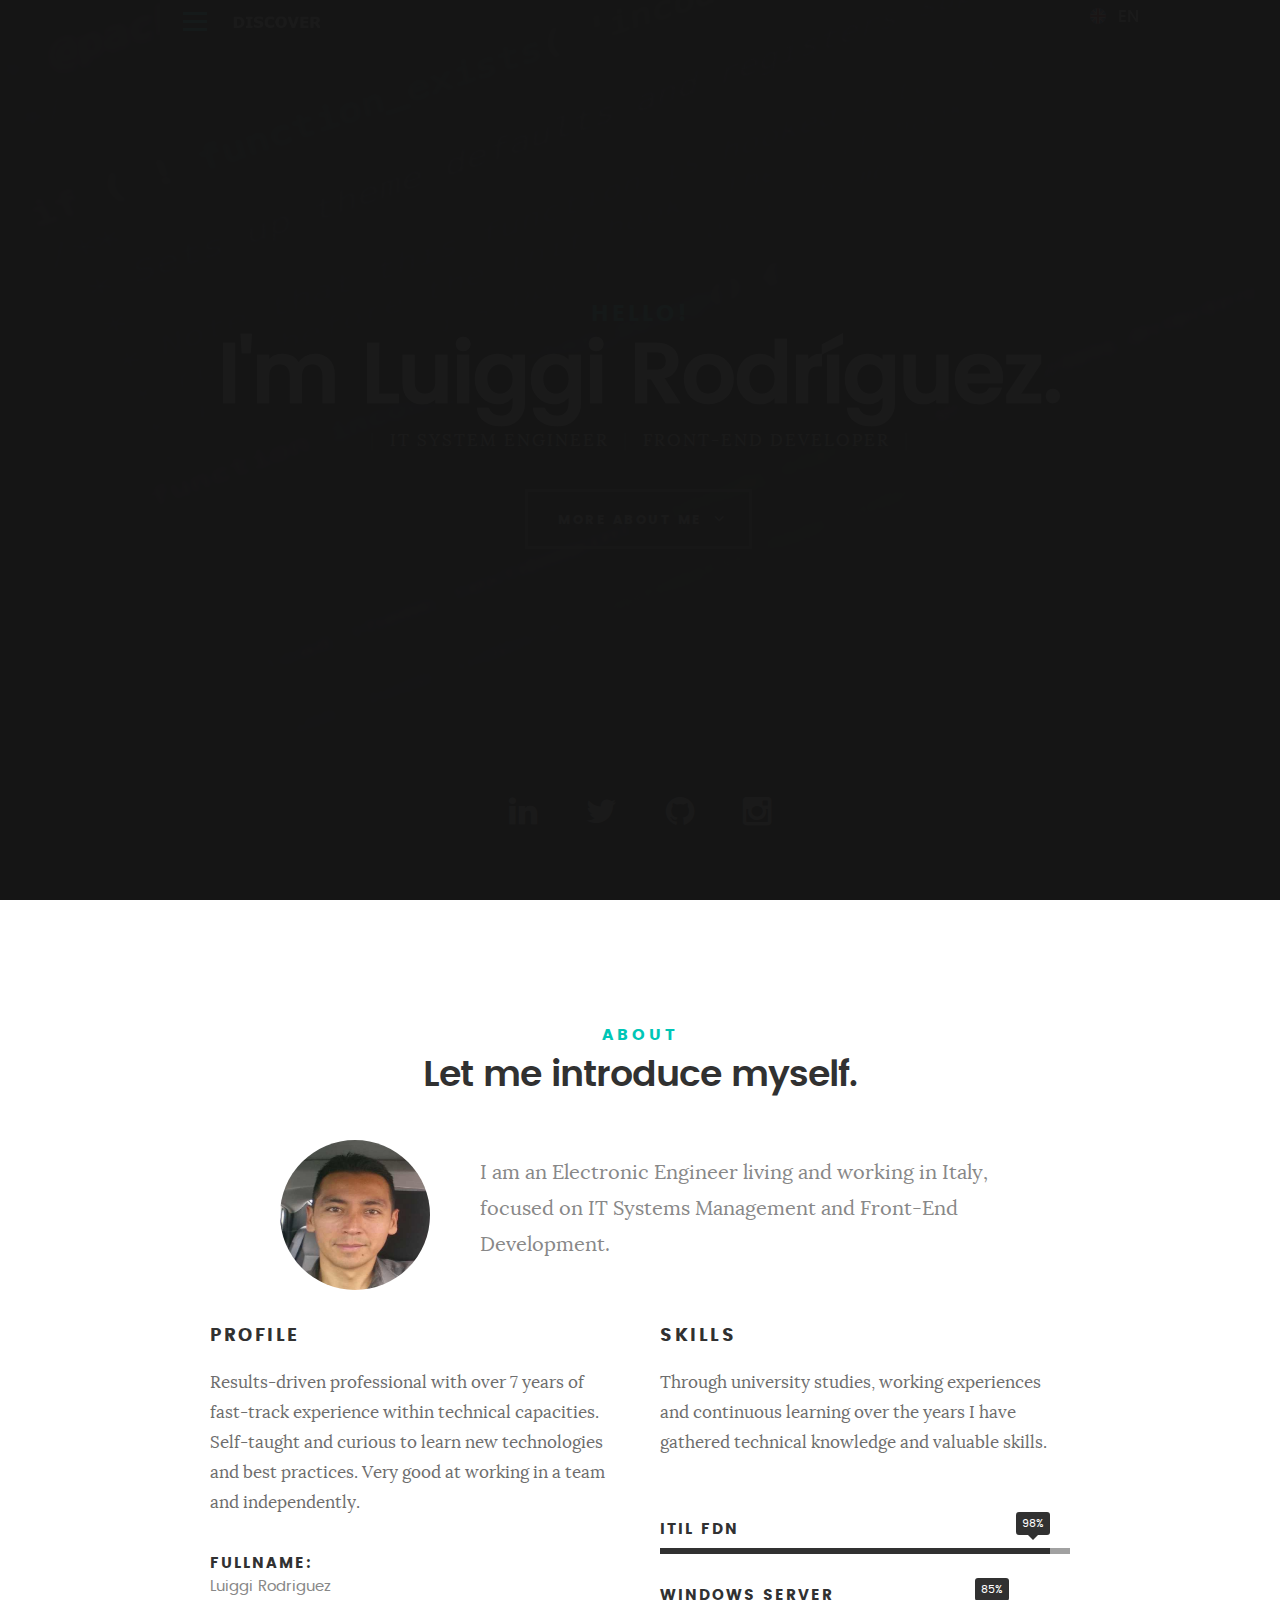
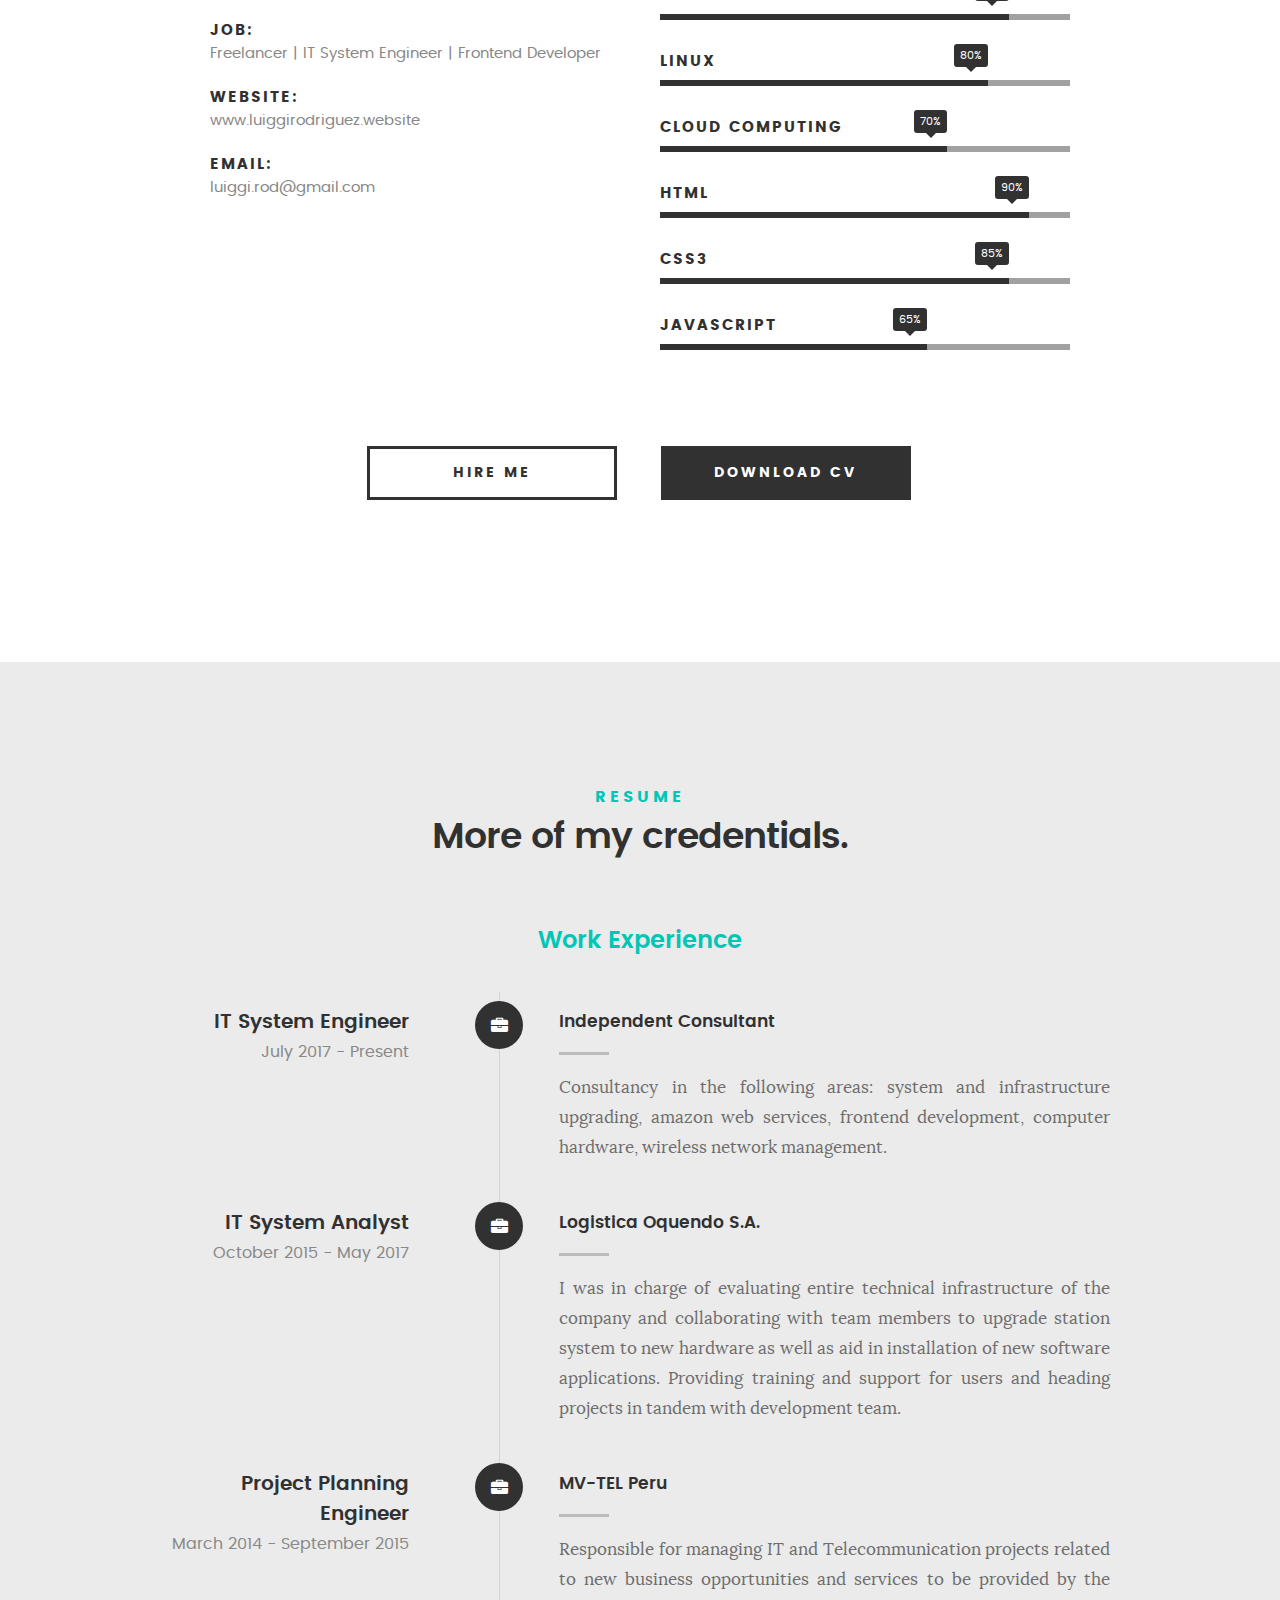
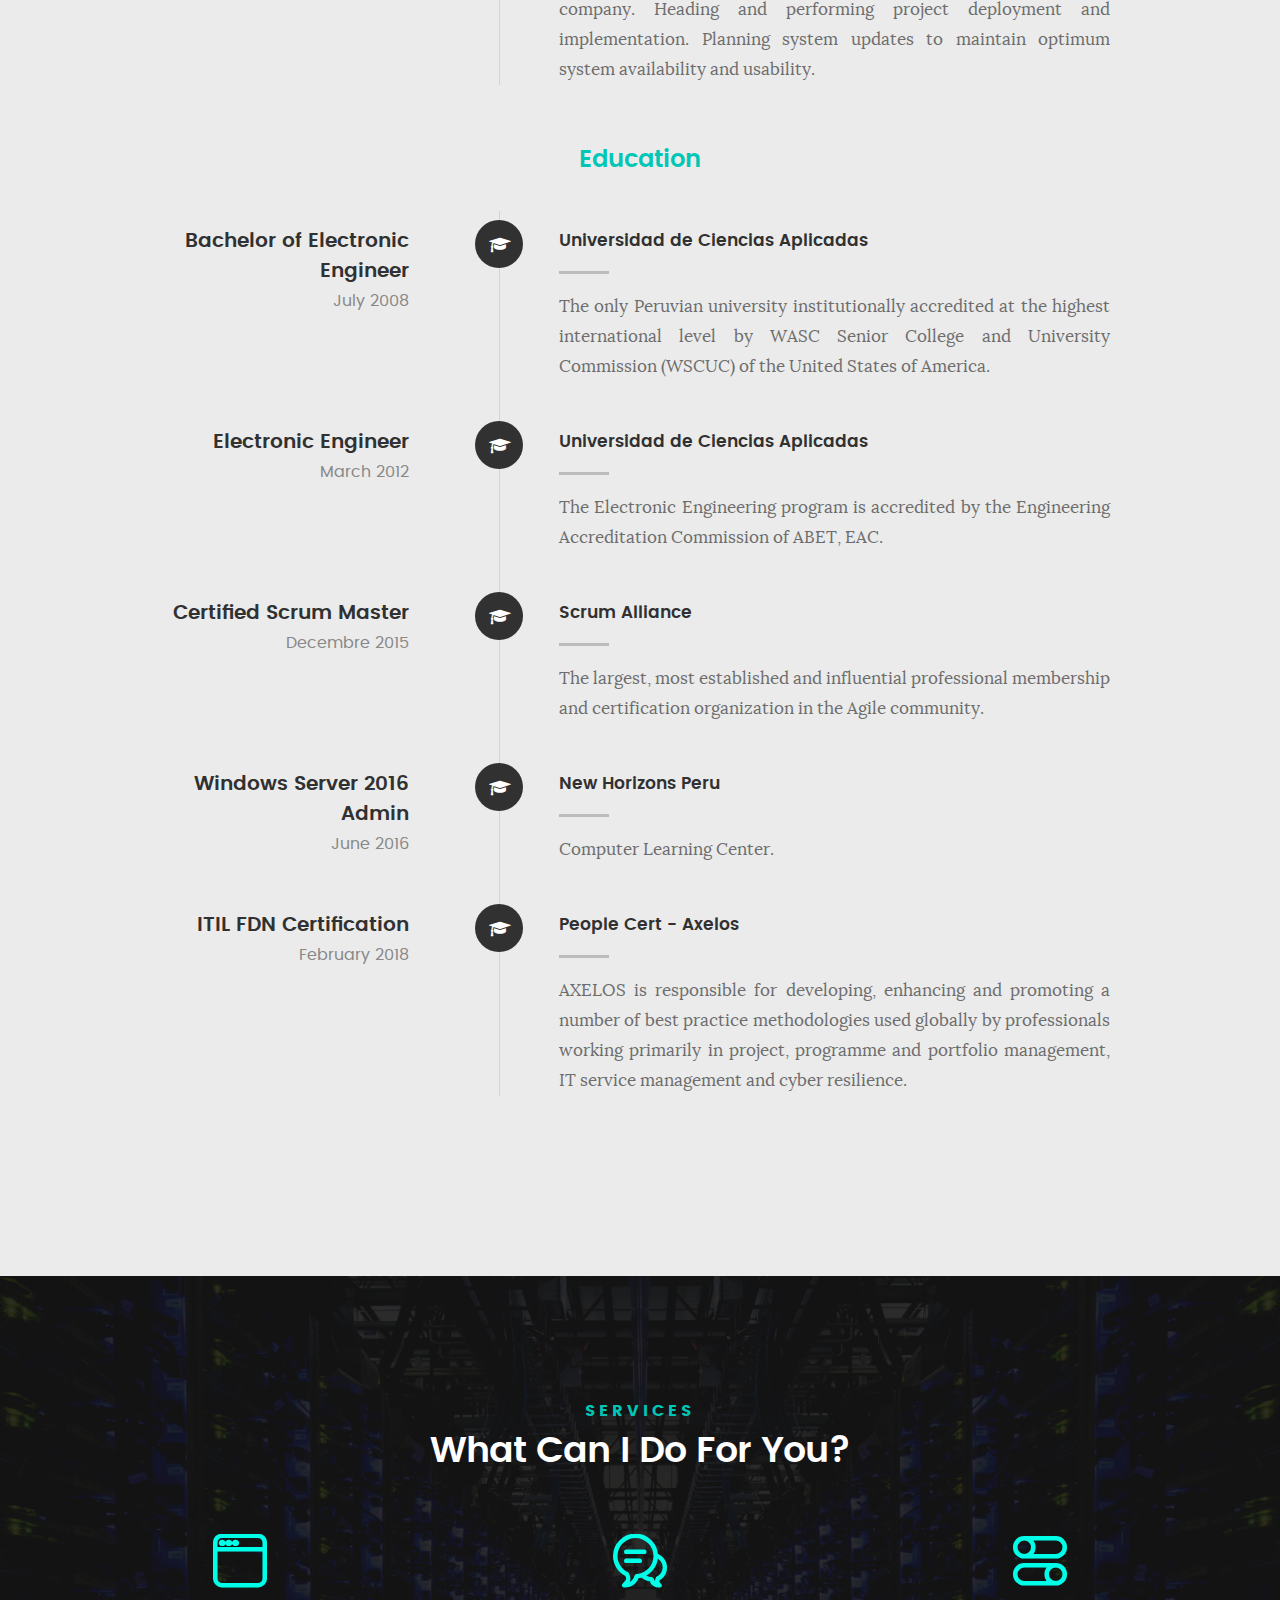
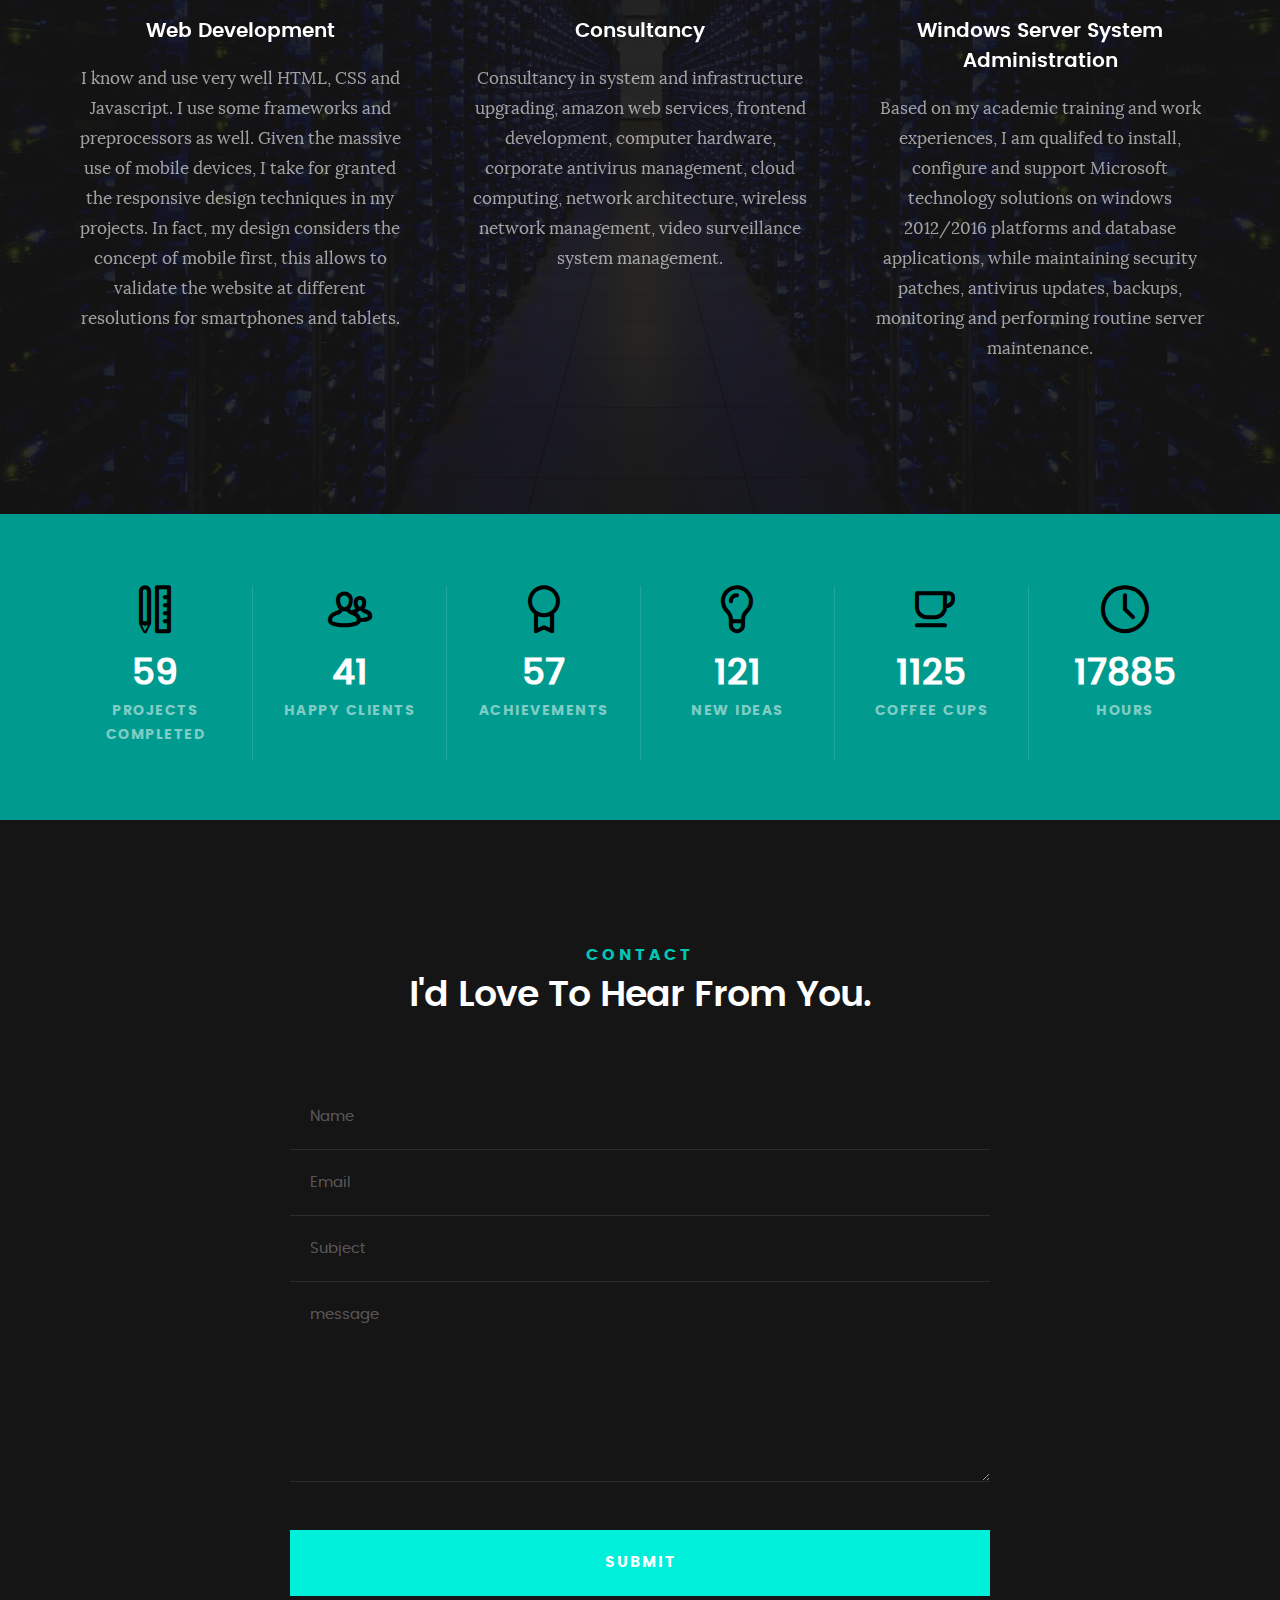
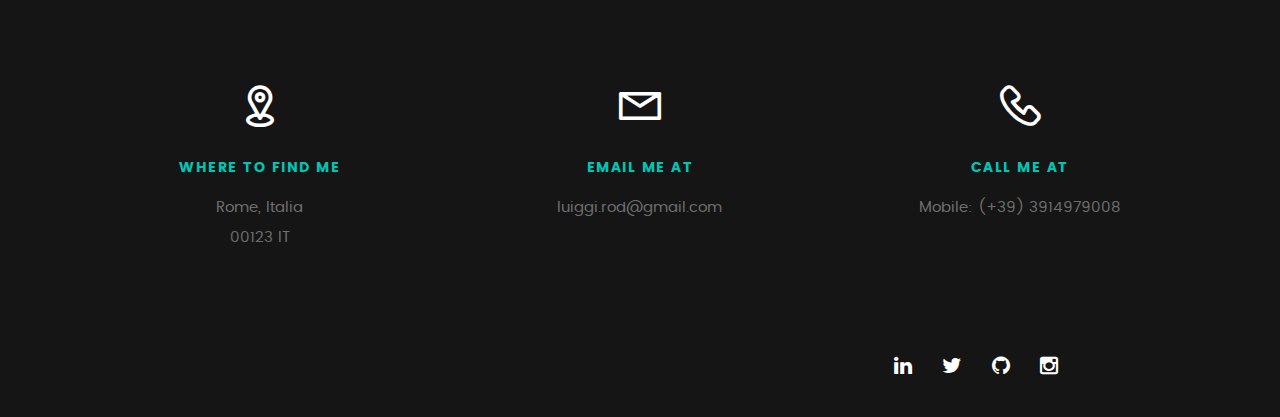
==== commit 7645febc: "moficando Resume por website" ====
--- a/index.html
+++ b/index.html
@@ -7,7 +7,7 @@
    <!--- basic page needs
    ================================================== -->
    <meta charset="utf-8">
-	<title>Luiggi Rodriguez Resume</title>
+	<title>Luiggi Rodriguez website</title>
 	<meta name="keywords" content="Luiggi Rodriguez, luiggi rodriguez, Luiggi Rodriguez Resume, luiggi rodriguez resume, luiggi rodriguez website, luiggirodriguez, luiggirodriguez.website ">
 	<meta name="description" content=" Luiggi Rodríguez Resume. Electronic Engineer, System & Network Administrator | Front-End Developer. luiggi rodriguez website">  
 	<meta name="author" content="">
@@ -161,10 +161,10 @@
    					<strong>Fullname:</strong>
    					<span>Luiggi Rodriguez</span>
    				</li>
-   				<li>
+   				<!-- <li>
    					<strong>Birth Date:</strong>
    					<span>November 03, 1982</span>
-   				</li>
+   				</li> -->
    				<li>
    					<strong>Job:</strong>
    					<span>Freelancer | IT System Engineer | Frontend Developer</span>
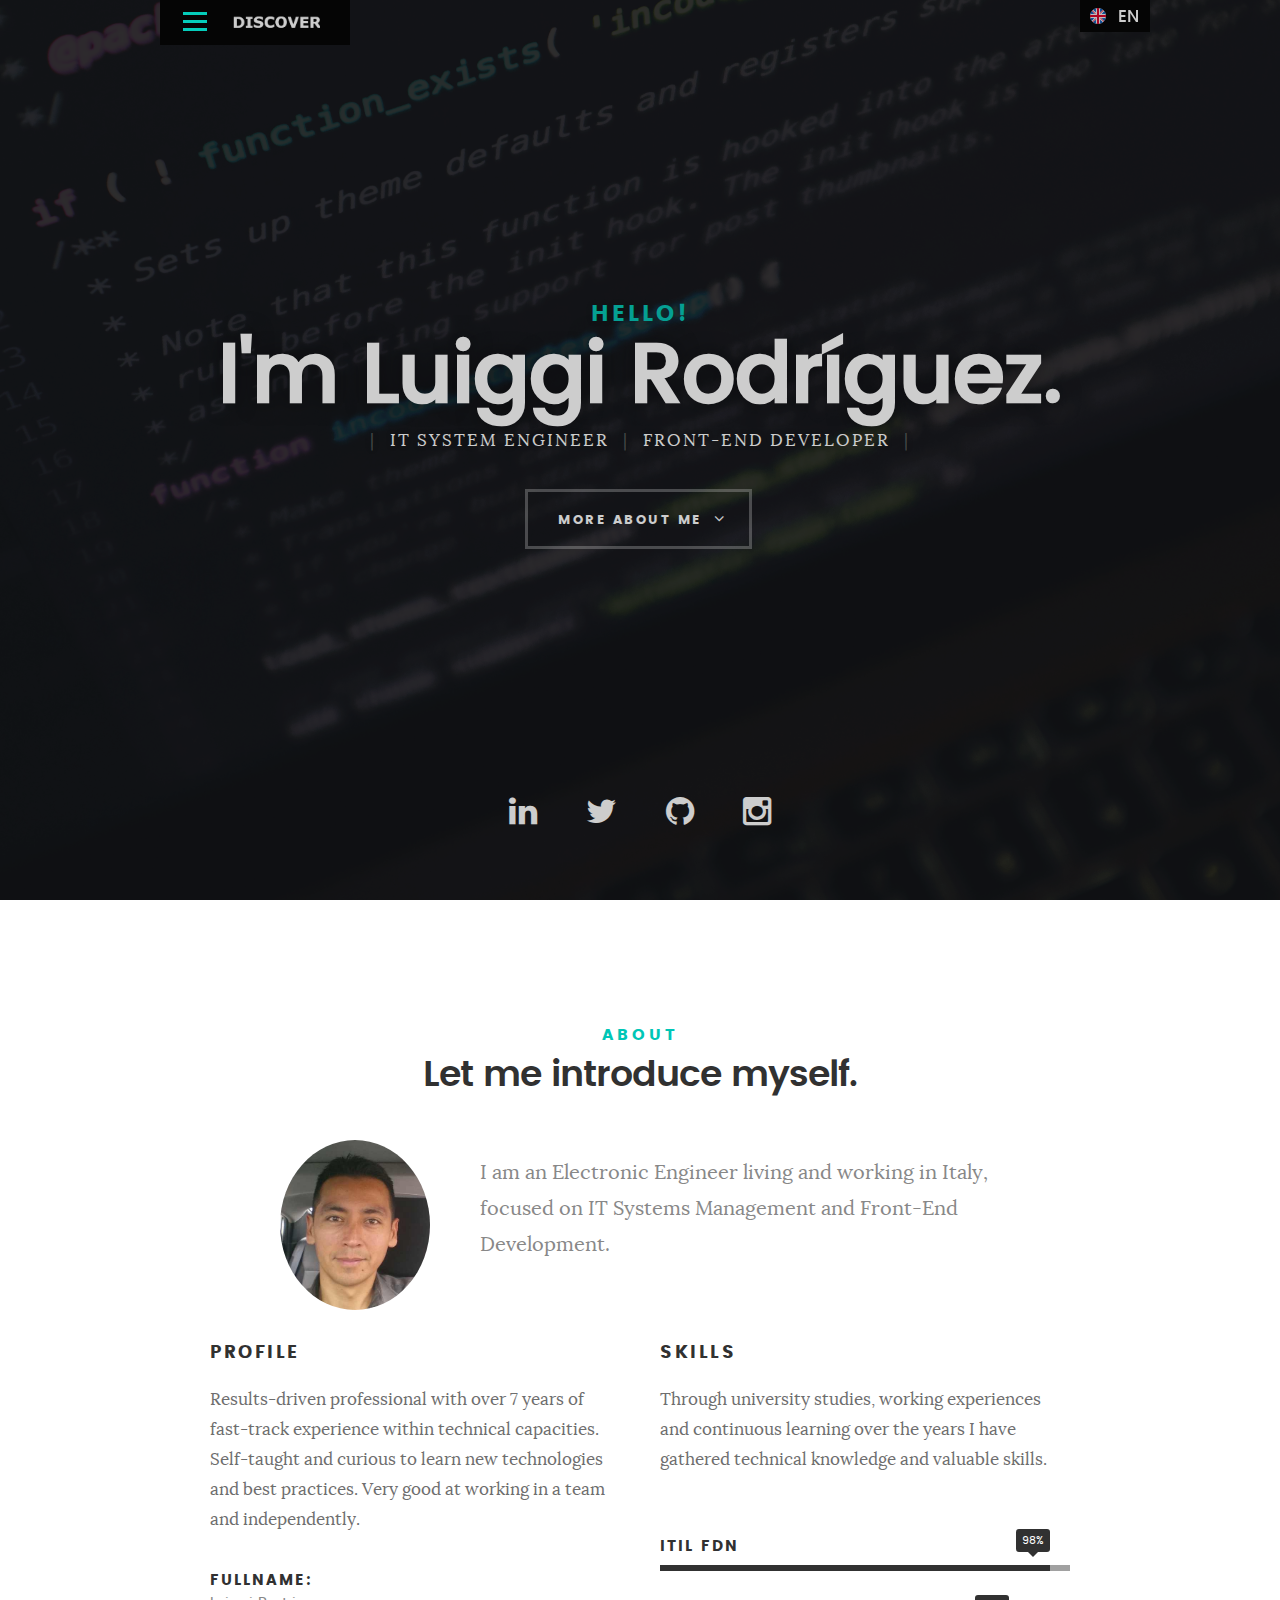
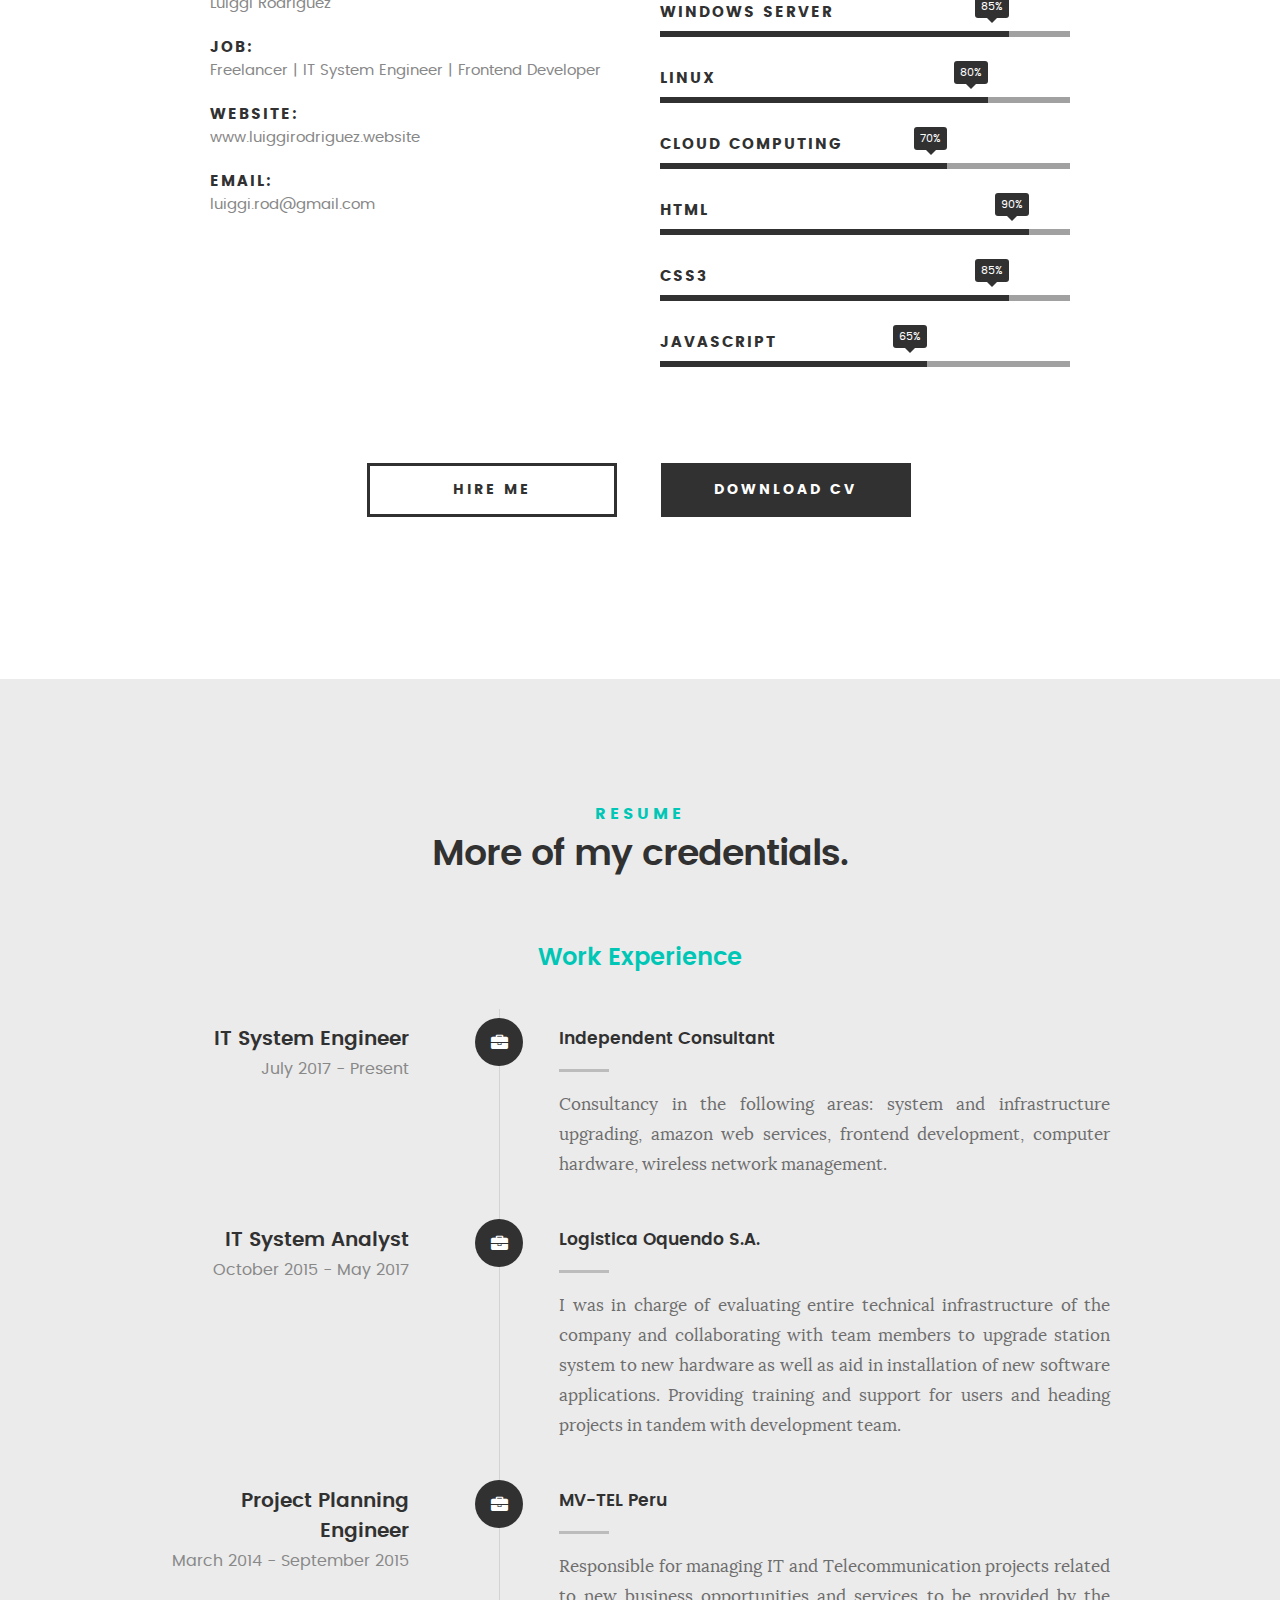
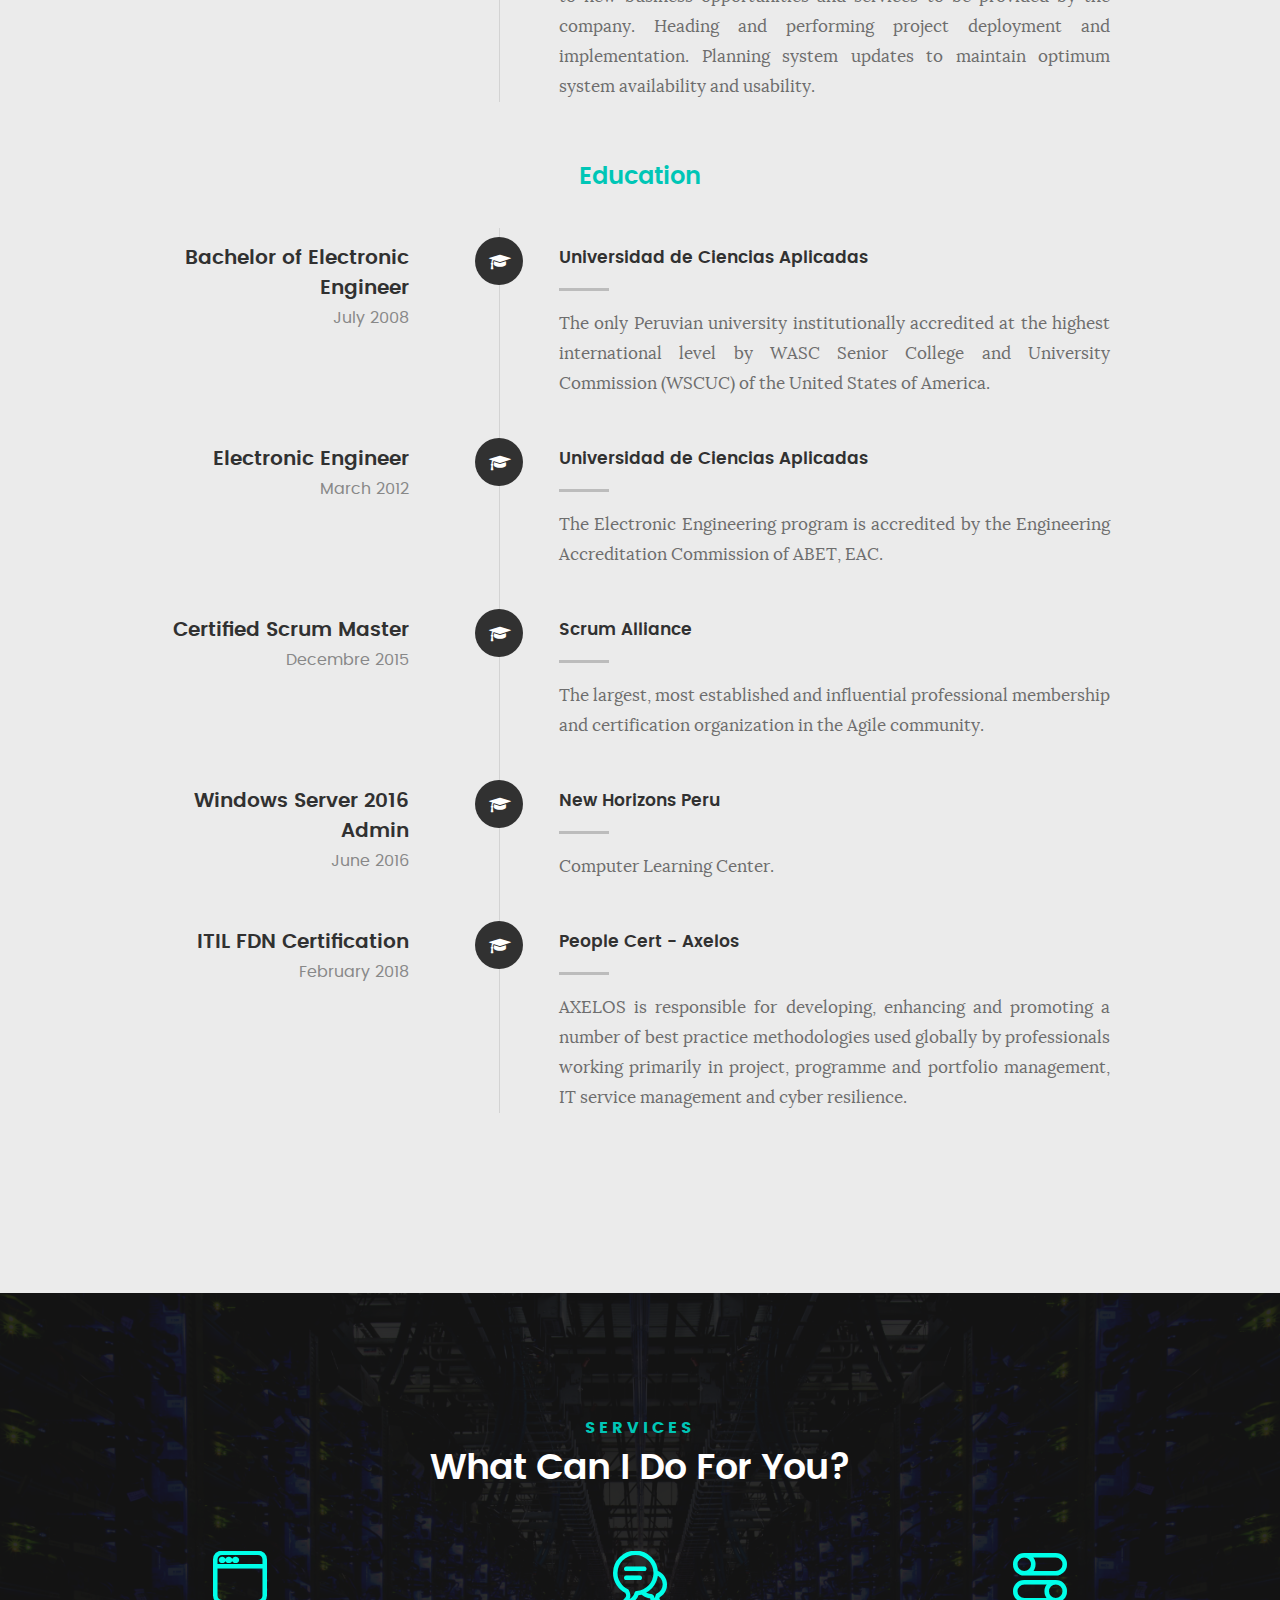
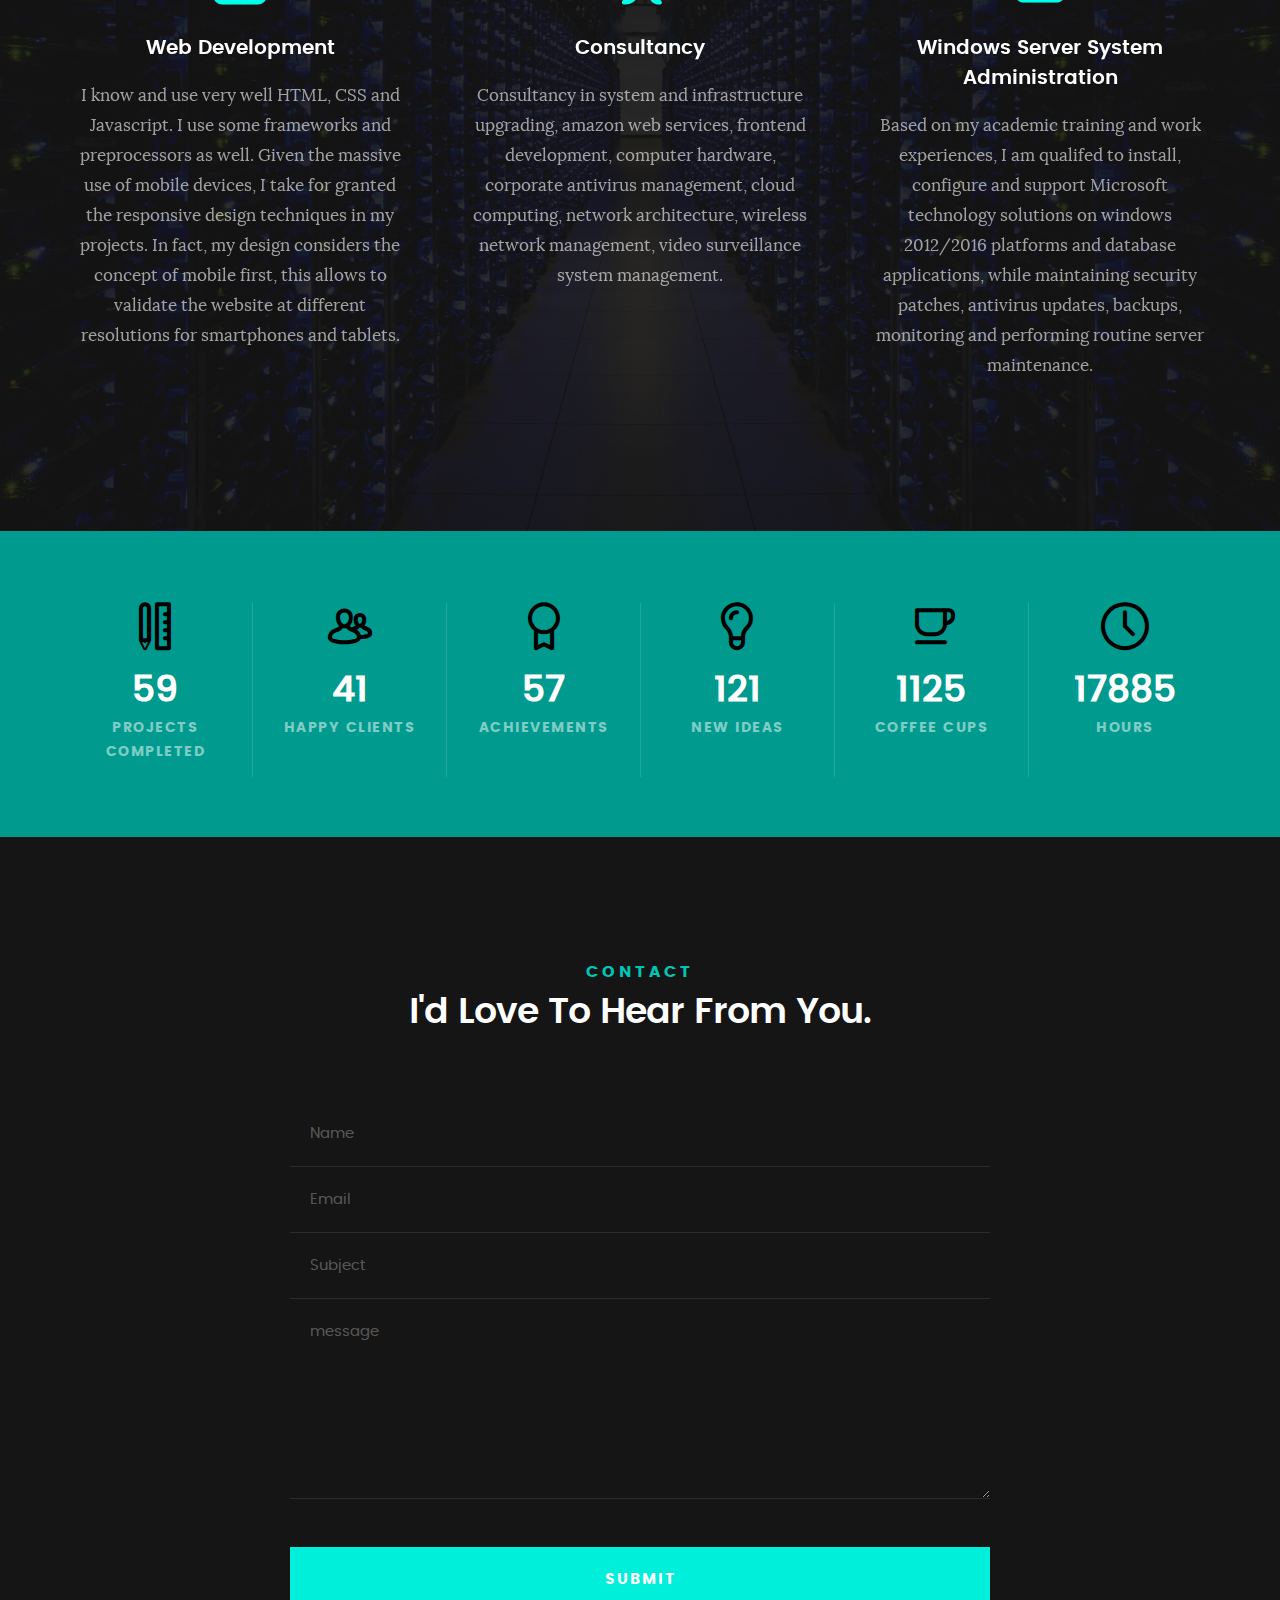
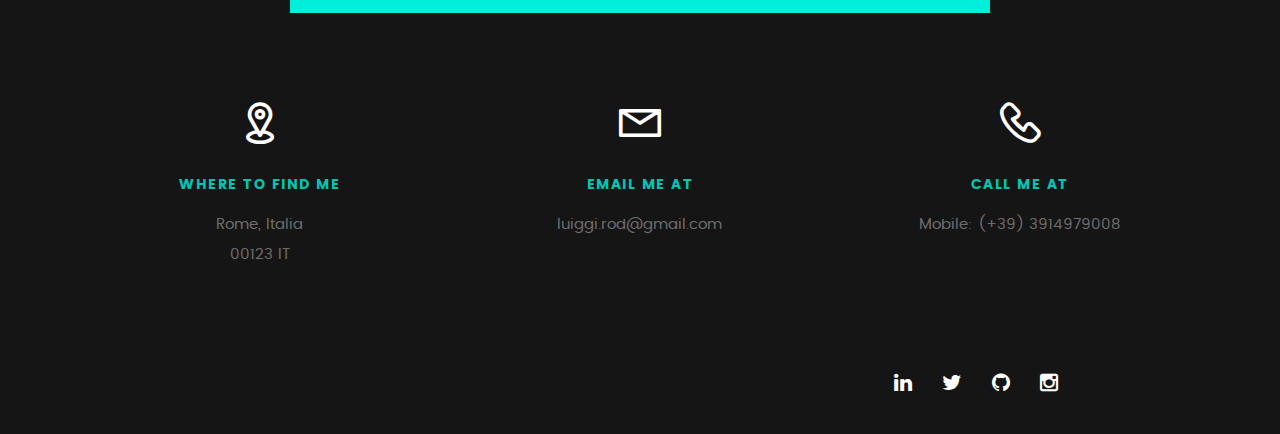
==== commit 0cab8658: "cambio titulo, background apple, intro-info img, subir cv English" ====
--- a/index.html
+++ b/index.html
@@ -7,8 +7,8 @@
    <!--- basic page needs
    ================================================== -->
    <meta charset="utf-8">
-	<title>Luiggi Rodriguez website</title>
-	<meta name="keywords" content="Luiggi Rodriguez, luiggi rodriguez, Luiggi Rodriguez Resume, luiggi rodriguez resume, luiggi rodriguez website, luiggirodriguez, luiggirodriguez.website ">
+	<title>Luiggi Rodriguez</title>
+	<meta name="keywords" content="luiggi rodriguez, Luiggi Rodriguez, Luiggi Rodriguez resume, Luiggi Rodriguez website, luiggi rodriguez resume, luiggi rodriguez website, luiggirodriguez, luiggirodriguez.website ">
 	<meta name="description" content=" Luiggi Rodríguez Resume. Electronic Engineer, System & Network Administrator | Front-End Developer. luiggi rodriguez website">  
 	<meta name="author" content="">
 
@@ -229,7 +229,7 @@
    	<div class="row button-section">
    		<div class="col-twelve">
    			<a href="#contact" title="Hire Me" class="button stroke smoothscroll">Hire Me</a>
-   			<a href="#" title="Download CV" class="button button-primary">Download CV</a>
+   			<a href="https://drive.google.com/open?id=1Lwe9UP5v_YuXIkn7in_MSqkvwtxoOgxf" title="Download CV" class="button button-primary">Download CV</a>
    		</div>   		
    	</div>
 
--- a/css/main.css
+++ b/css/main.css
@@ -1501,7 +1501,7 @@
  * ------------------------------------------------------------------- 
  */
 #intro {
-	background: #151515 url(../images/intro-bg.jpg) no-repeat center bottom;
+	background: #151515 url(../images/intro-bg.jpg) no-repeat center scroll;
 	-webkit-background-size: cover;
 	-moz-background-size: cover;
 	background-size: cover;
@@ -1711,7 +1711,7 @@
 	margin-left: -30px;
 }
 .intro-info img {
-	height: 15rem;
+	height: 17rem;
 	width: 15rem;
 	border-radius: 50%;
 	margin: 0 25px 0 0;
@@ -1785,7 +1785,7 @@
 }
 @media only screen and (max-width:768px) {
 	.intro-info img {
-		height: 10rem;
+		height: 12rem;
 		width: 10rem;
 	}
 	.intro-info .lead {
@@ -1811,7 +1811,7 @@
 		margin-top: 3rem;
 	}
 	.intro-info img {
-		height: 8.5rem;
+		height: 10rem;
 		width: 8.5rem;
 		float: none;
 		display: inline-block;
@@ -1901,6 +1901,7 @@
 	font-size: 1.6rem;
 	color: #888888;
 }
+/*Este es el texto que va en el timeline del work experience y education*******************/
 #resume .timeline-content {
 	margin-left: 35%;
 	padding-left: 60px;
@@ -1993,6 +1994,7 @@
 		margin-left: -1.8rem;
 		font-size: 1.5rem;
 	}
+	/*Este es el texto que va en el timeline del work experience y education******************/
 	#resume .timeline-header, #resume .timeline-content {
 		padding-left: 5.5rem;
 		text-align: center;
@@ -2819,4 +2821,4 @@
 }
 
 }
-/*# sourceMappingURL=main.css.map */+/*# sourceMappingURL=main.css.map 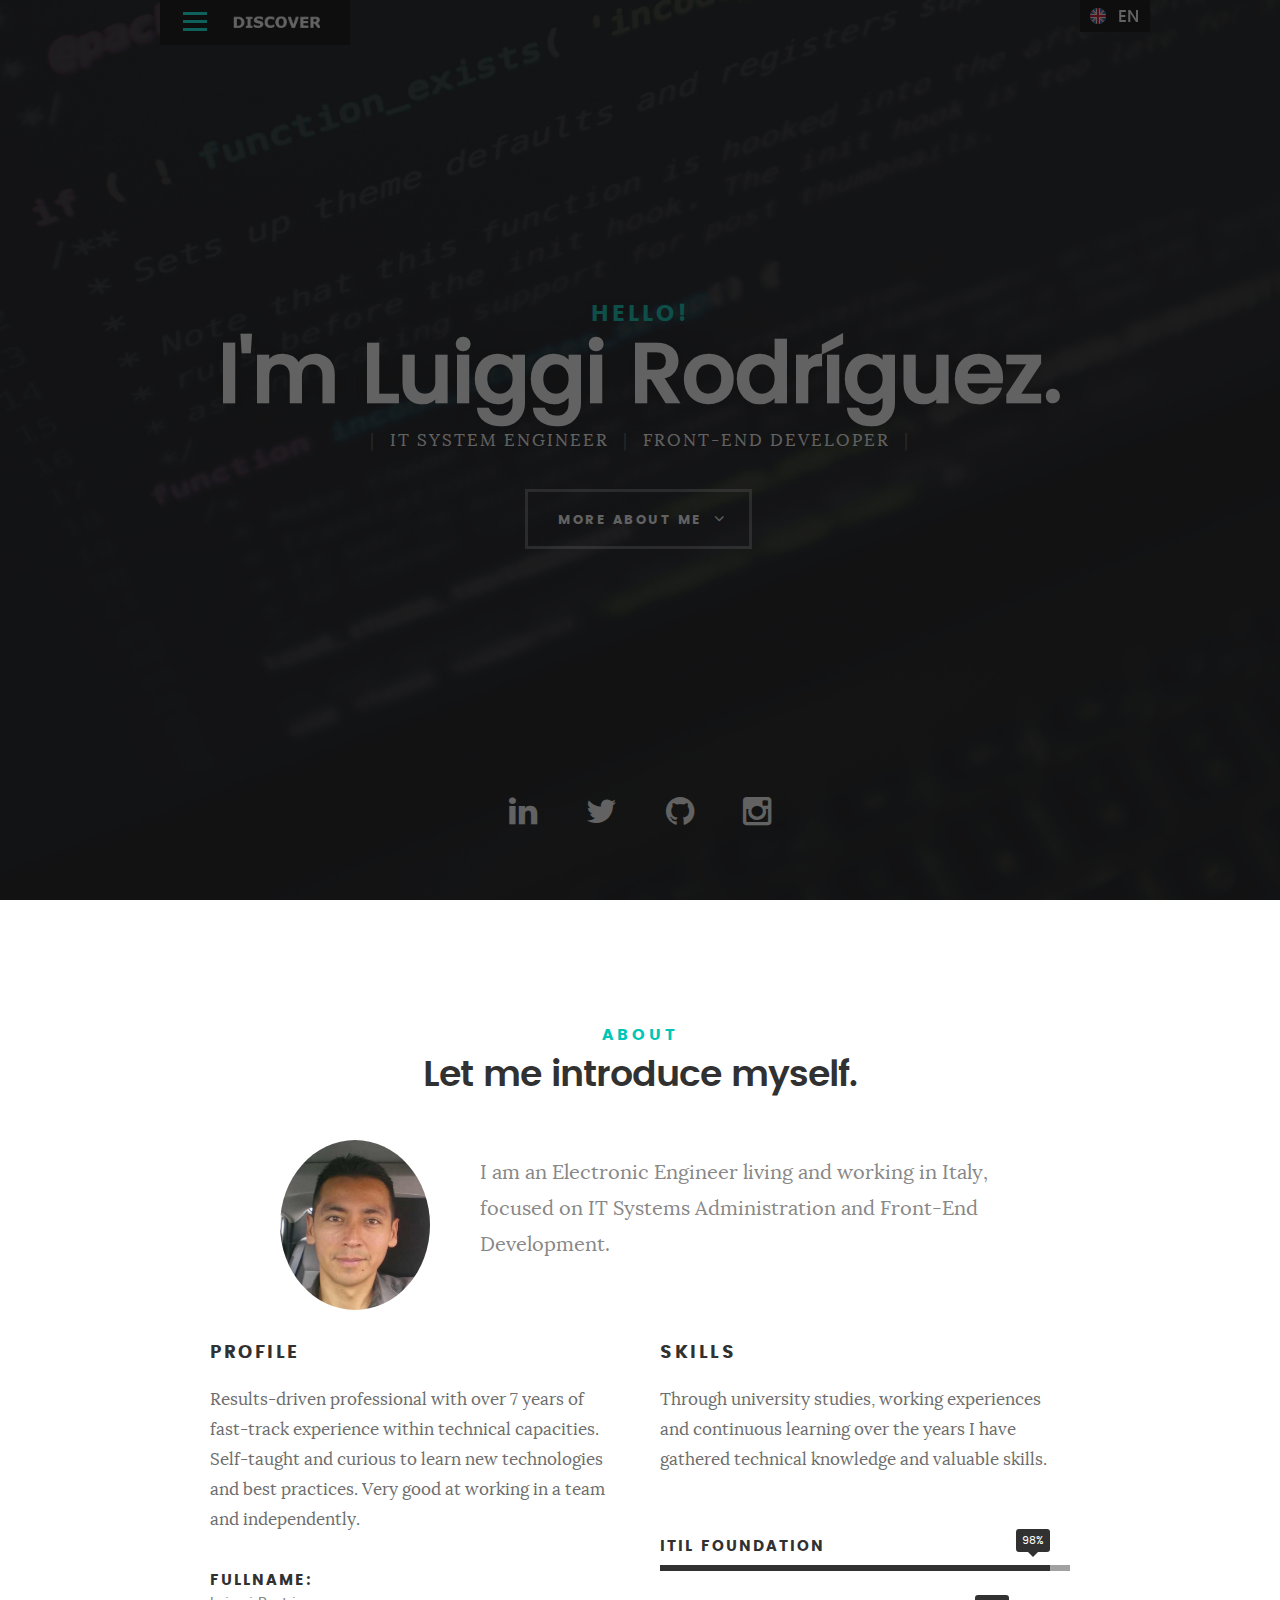
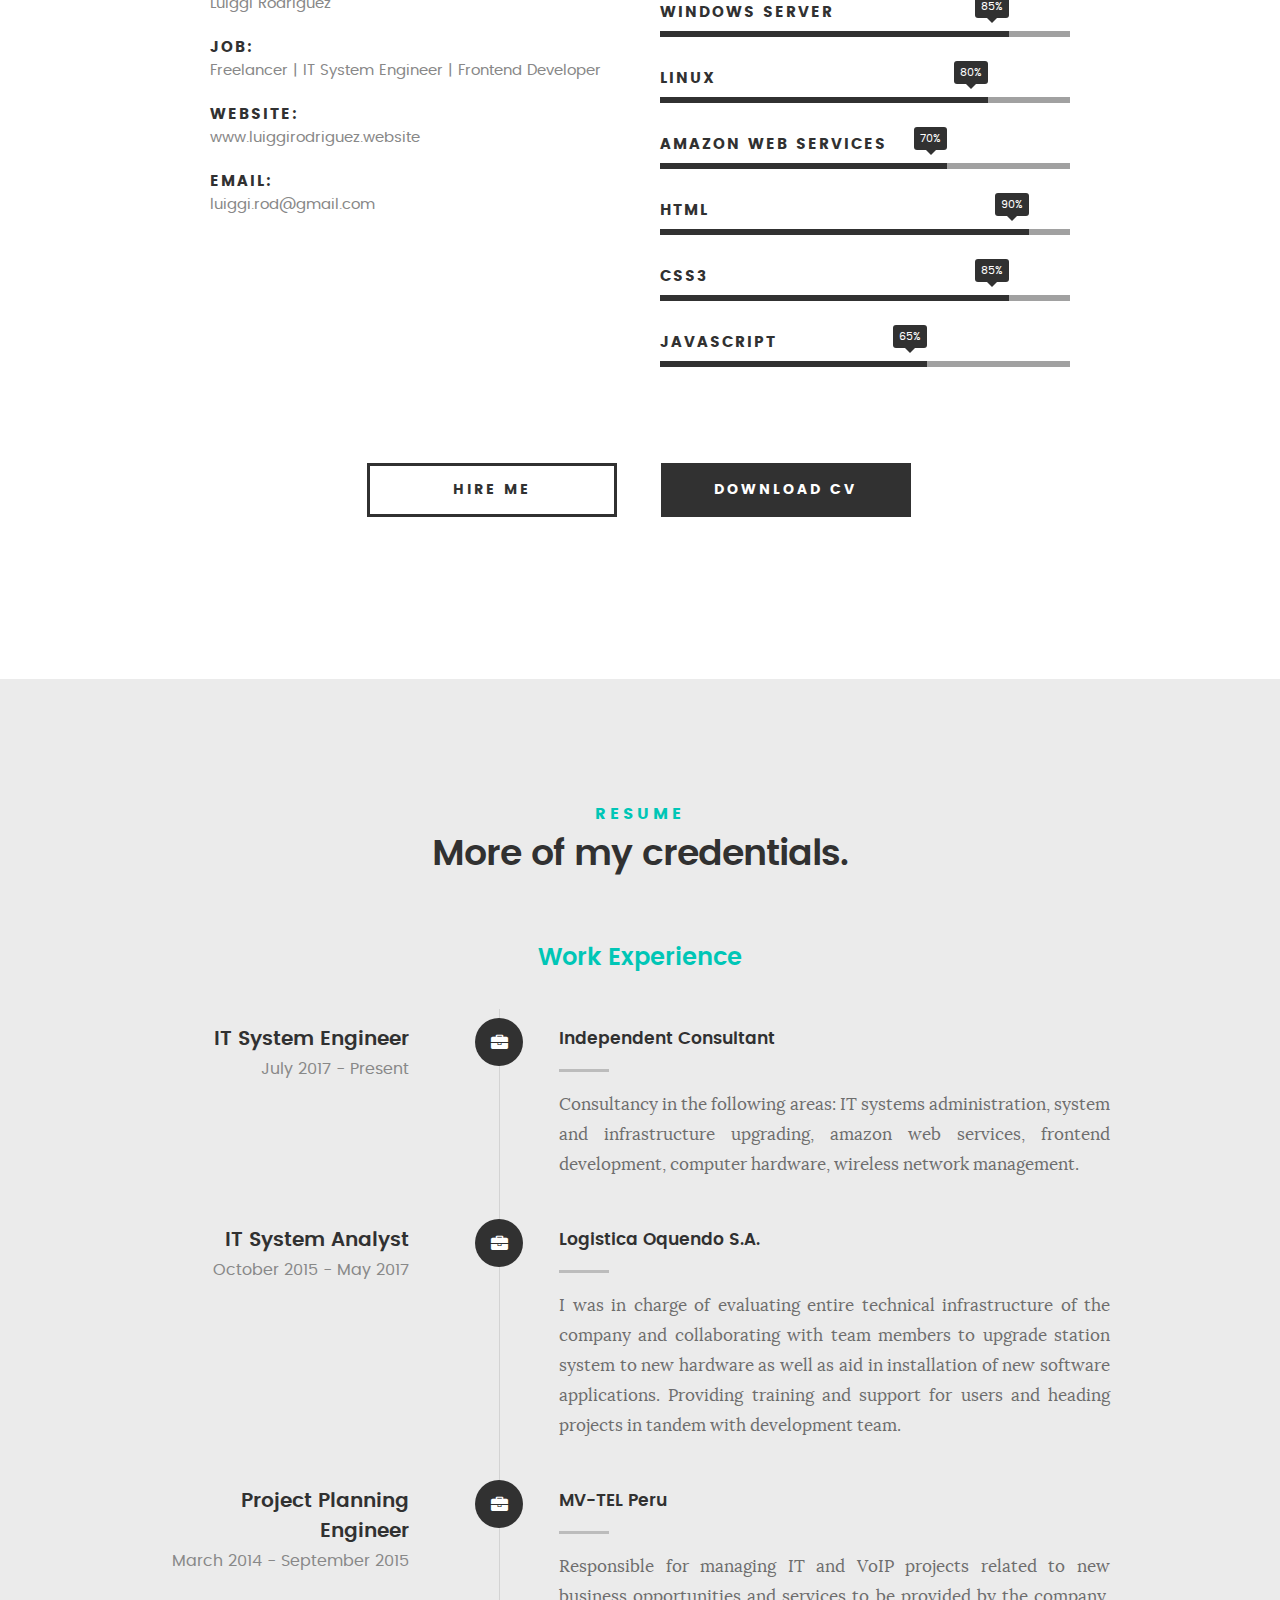
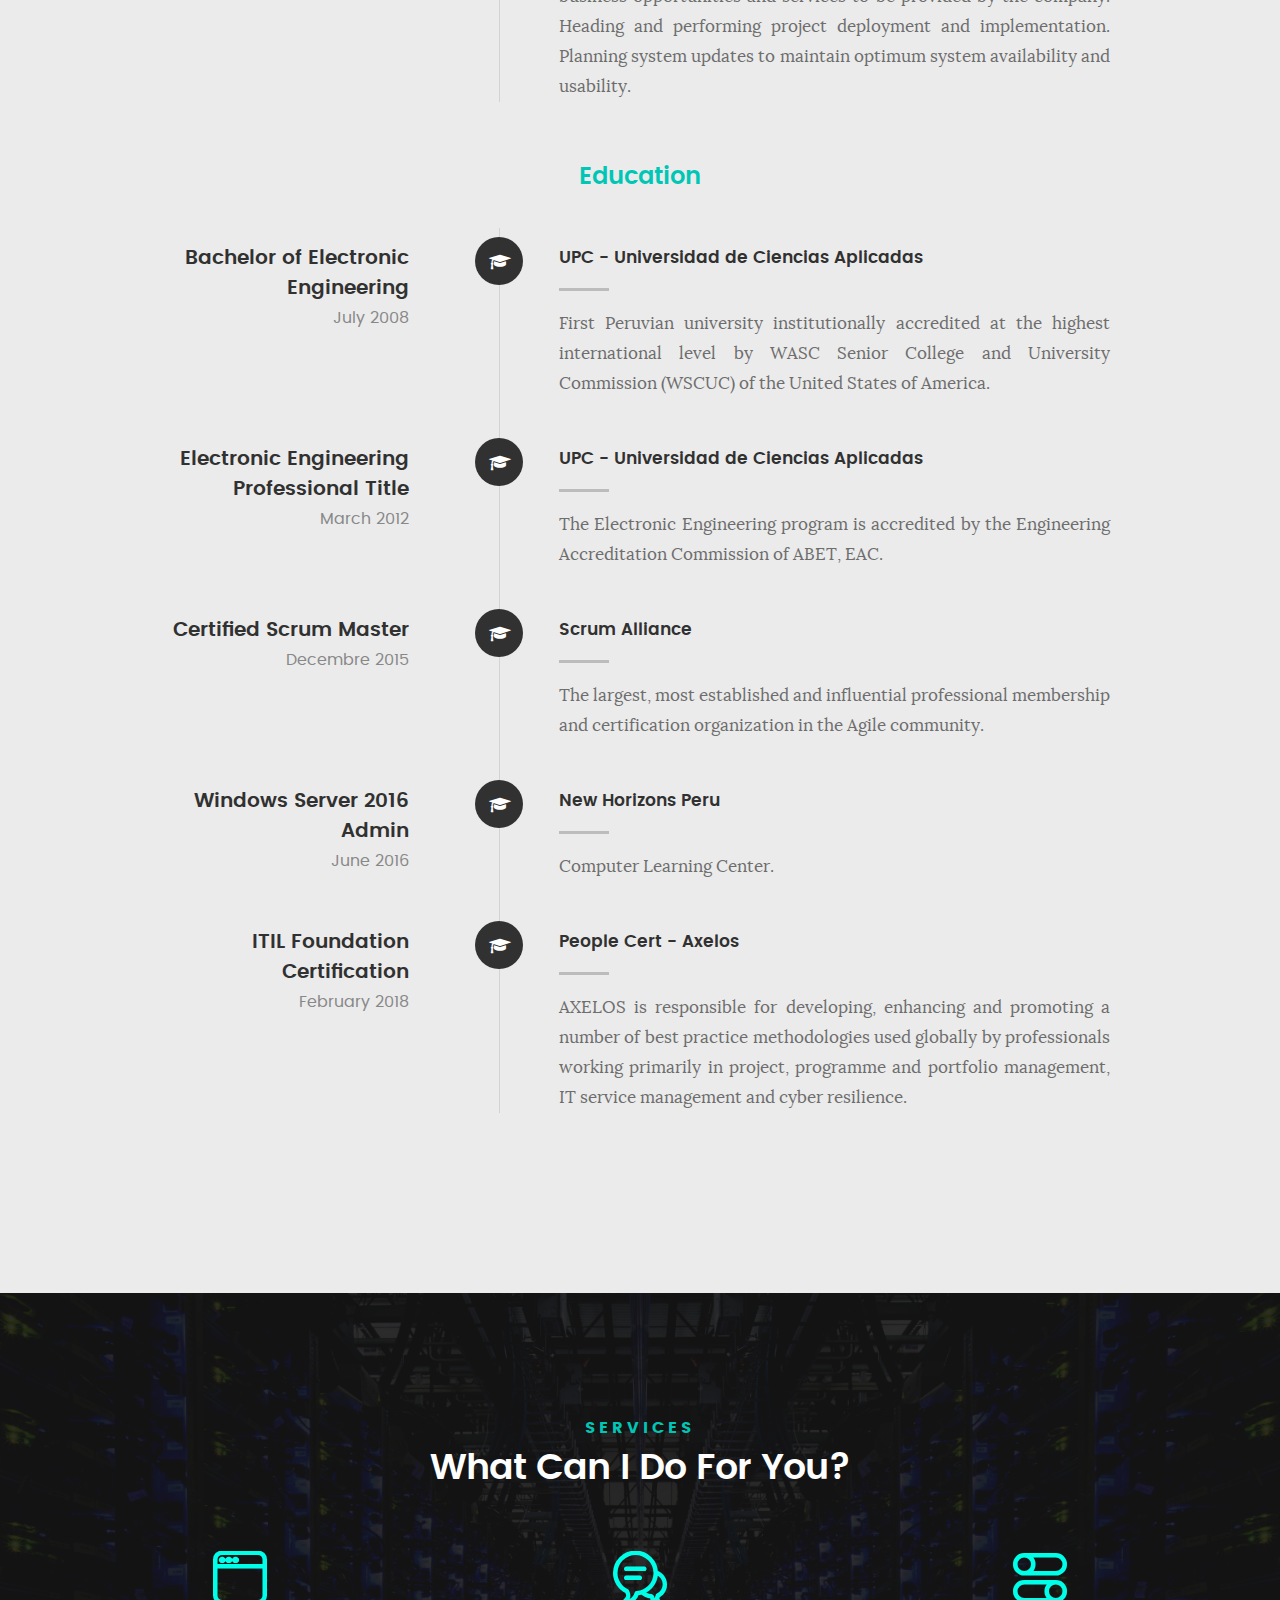
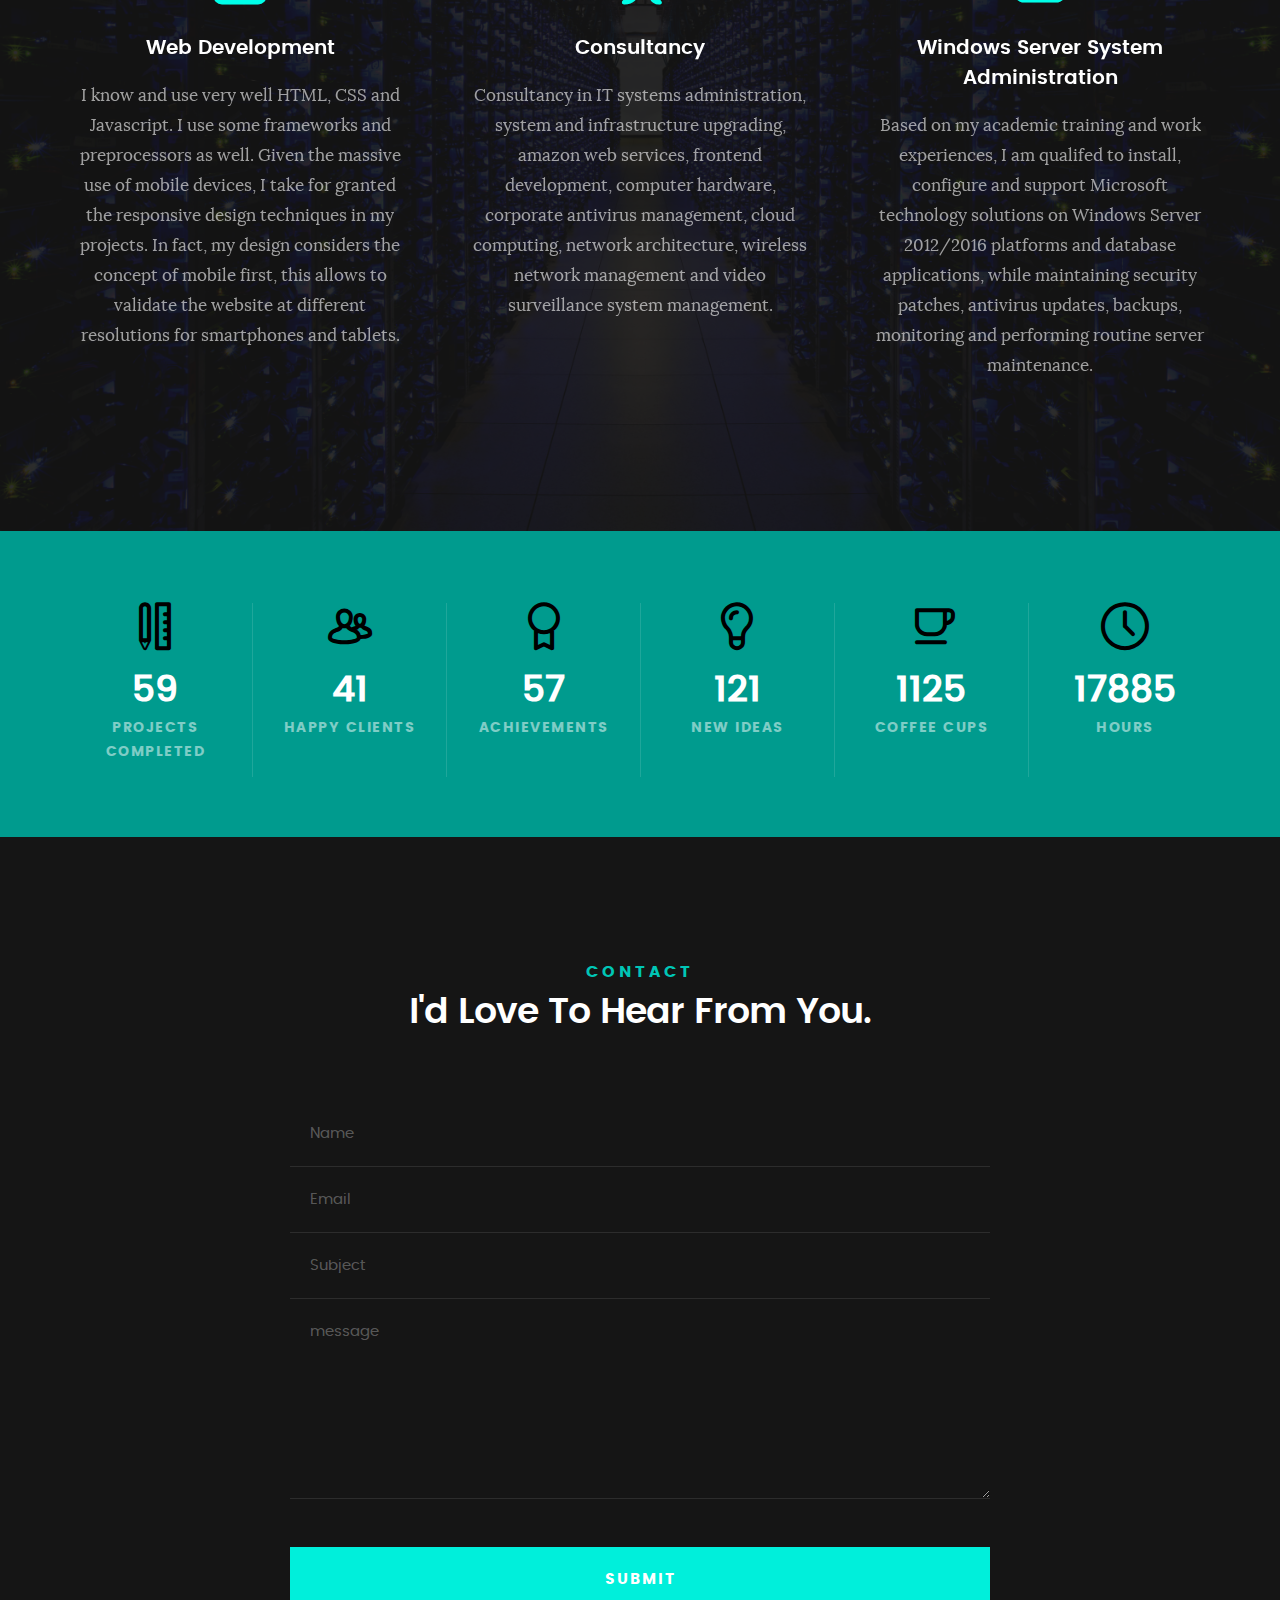
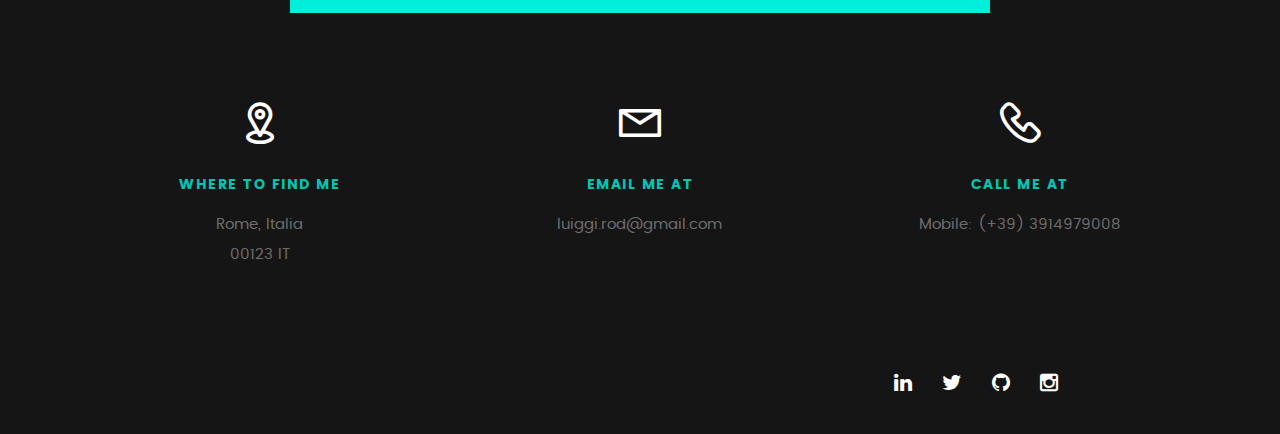
==== commit 5d3d6adc: "update website Spanish and correction on uk version" ====
--- a/index.html
+++ b/index.html
@@ -143,7 +143,7 @@
 
    				<img src="images/profile-pic.jpg" alt="Profile Picture">
 
-   				<p class="lead">I am an Electronic Engineer living and working in Italy, focused on IT Systems Management and Front-End Development.</p>
+   				<p class="lead">I am an Electronic Engineer living and working in Italy, focused on IT Systems Administration and Front-End Development.</p>
    			</div>   			
 
    		</div>   		
@@ -193,7 +193,7 @@
 				<ul class="skill-bars">
 				   <li>
 				   	<div class="progress percent95"><span>98%</span></div>
-				   	<strong>ITIL Fdn</strong>
+				   	<strong>ITIL Foundation</strong>
 				   </li>
 				   <li>
 				   	<div class="progress percent85"><span>85%</span></div>
@@ -205,7 +205,7 @@
 				   </li>
 				     <li>
 				   	<div class="progress percent70"><span>70%</span></div>
-				   	<strong>Cloud Computing</strong>
+				   	<strong>Amazon Web Services</strong>
 				   </li>
 				   <li>
 				   	<div class="progress percent90"><span>90%</span></div>
@@ -276,7 +276,7 @@
 
 	   				<div class="timeline-content">
 	   					<h4>Independent Consultant</h4>
-	   					<p>Consultancy in the following areas: system and infrastructure upgrading, amazon web services, frontend development, computer hardware, wireless network management.</p>
+	   					<p>Consultancy in the following areas: IT systems administration, system and infrastructure upgrading, amazon web services, frontend development, computer hardware, wireless network management.</p>
 	   				</div>
 
 	   			</div> <!-- /timeline-block -->
@@ -312,7 +312,7 @@
 
 	   				<div class="timeline-content">
 	   					<h4>MV-TEL Peru</h4>
-	   					<p>Responsible for managing IT and Telecommunication projects related to new business opportunities and services to be provided by the company. Heading and performing project deployment and implementation. Planning system updates to maintain optimum system availability and usability.</p>
+	   					<p>Responsible for managing IT and VoIP projects related to new business opportunities and services to be provided by the company. Heading and performing project deployment and implementation. Planning system updates to maintain optimum system availability and usability.</p>
 	   				</div>
 
 	   			</div> <!-- /timeline-block -->
@@ -342,13 +342,13 @@
 	   				</div>
 
 	   				<div class="timeline-header">
-	   					<h3>Bachelor of Electronic Engineer</h3>
+	   					<h3>Bachelor of Electronic Engineering</h3>
 	   					<p>July 2008</p>
 	   				</div>
 
 	   				<div class="timeline-content">
-	   					<h4>Universidad de Ciencias Aplicadas</h4>
-	   					<p>The only Peruvian university institutionally accredited at the highest international level by WASC Senior College and University Commission (WSCUC) of the United States of America.</p>
+	   					<h4>UPC - Universidad de Ciencias Aplicadas</h4>
+	   					<p>First Peruvian university institutionally accredited at the highest international level by WASC Senior College and University Commission (WSCUC) of the United States of America.</p>
 	   				</div>
 
 	   			</div> <!-- /timeline-block -->
@@ -360,12 +360,12 @@
 	   				</div>
 
 	   				<div class="timeline-header">
-	   					<h3>Electronic Engineer</h3>
+	   					<h3>Electronic Engineering Professional Title</h3>
 	   					<p>March 2012</p>
 	   				</div>
 
 	   				<div class="timeline-content">
-	   					<h4>Universidad de Ciencias Aplicadas</h4>
+	   					<h4>UPC - Universidad de Ciencias Aplicadas</h4>
 	   					<p>The Electronic Engineering program is accredited by the Engineering Accreditation Commission of ABET, EAC.</p>
 	   				</div>
 
@@ -414,7 +414,7 @@
 	   				</div>
 
 	   				<div class="timeline-header">
-	   					<h3>ITIL FDN Certification</h3>
+	   					<h3>ITIL Foundation Certification</h3>
 	   					<p>February 2018</p>
 	   				</div>
 
@@ -486,7 +486,7 @@
 
 	            	<h3>Consultancy</h3>  
 
-		            <p class="desc">Consultancy in system and infrastructure upgrading, amazon web services, frontend development, computer hardware, corporate antivirus management, cloud computing, network architecture, wireless network management, video surveillance system management.
+		            <p class="desc">Consultancy in IT systems administration, system and infrastructure upgrading, amazon web services, frontend development, computer hardware, corporate antivirus management, cloud computing, network architecture, wireless network management and video surveillance system management.
 	         		</p>
 
 	            </div>	                          
@@ -501,7 +501,7 @@
 
 	            	<h3>Windows Server System Administration</h3>
 
-		            <p class="desc">Based on my academic training and work experiences, I am qualifed to install, configure and support Microsoft technology solutions on windows 2012/2016 platforms and database applications, while maintaining security patches, antivirus updates, backups, monitoring and performing routine server maintenance.
+		            <p class="desc">Based on my academic training and work experiences, I am qualifed to install, configure and support Microsoft technology solutions on Windows Server 2012/2016 platforms and database applications, while maintaining security patches, antivirus updates, backups, monitoring and performing routine server maintenance.
 	        			</p> 
 
 	            </div> 	            	               
--- a/css/main.css
+++ b/css/main.css
@@ -1501,11 +1501,11 @@
  * ------------------------------------------------------------------- 
  */
 #intro {
-	background: #151515 url(../images/intro-bg.jpg) no-repeat center scroll;
+	background: #151515 url(../images/intro-bg.jpg) no-repeat center bottom;
 	-webkit-background-size: cover;
 	-moz-background-size: cover;
 	background-size: cover;
-	background-attachment: fixed;
+	background-attachment: scroll;
 	width: 100%;
 	height: 100%;
 	min-height: 720px;
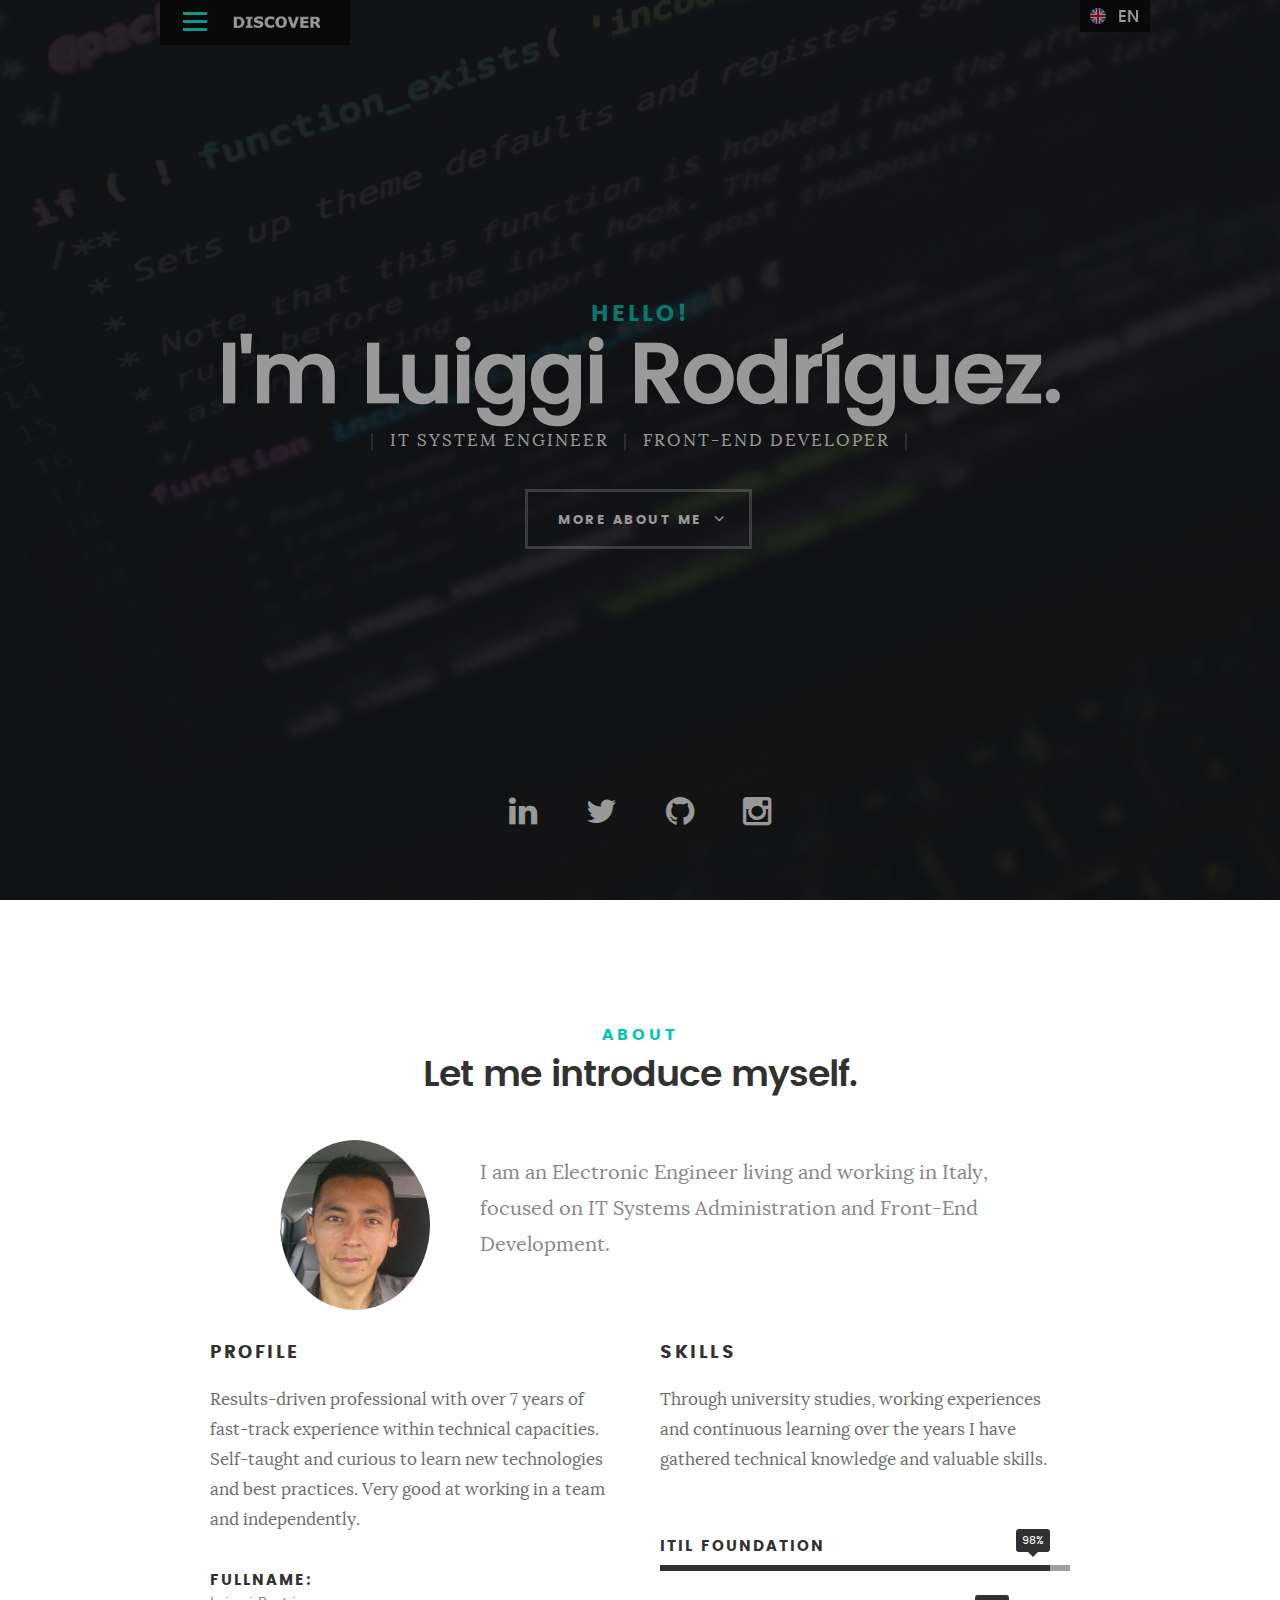
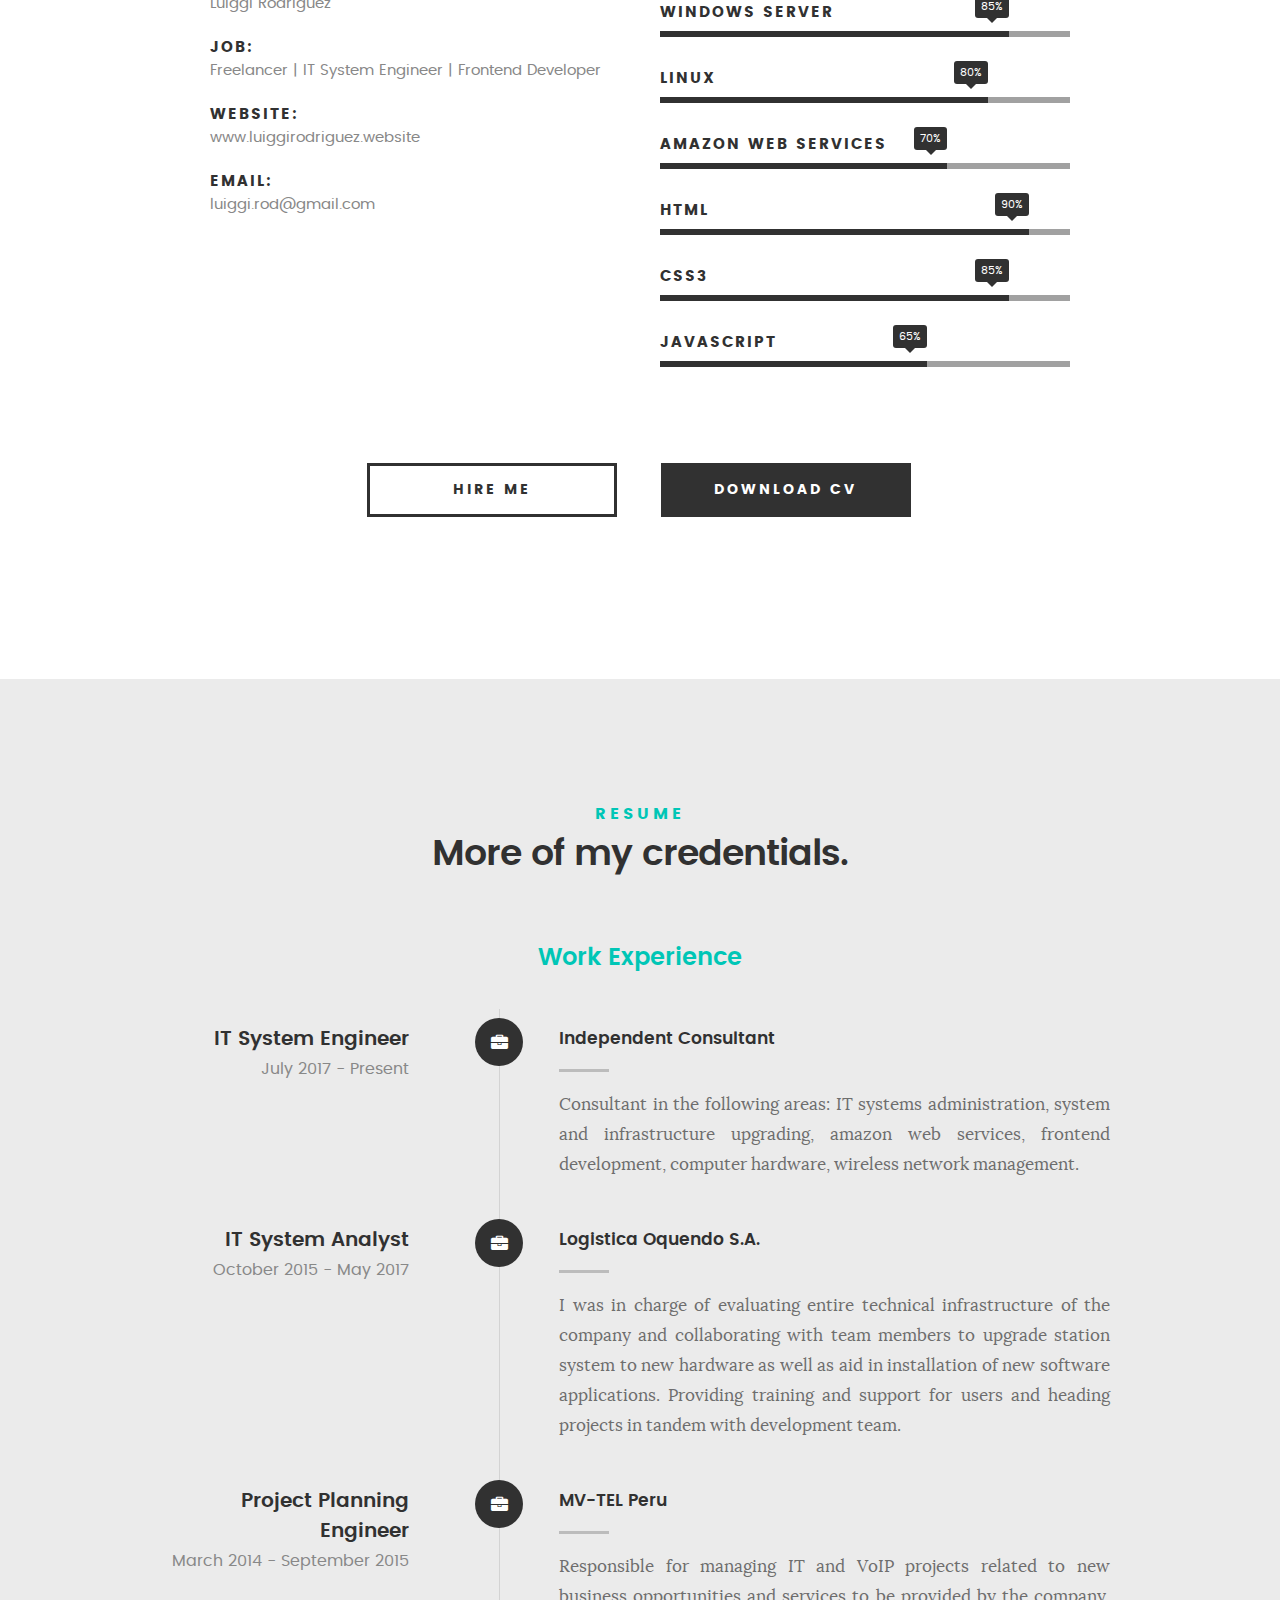
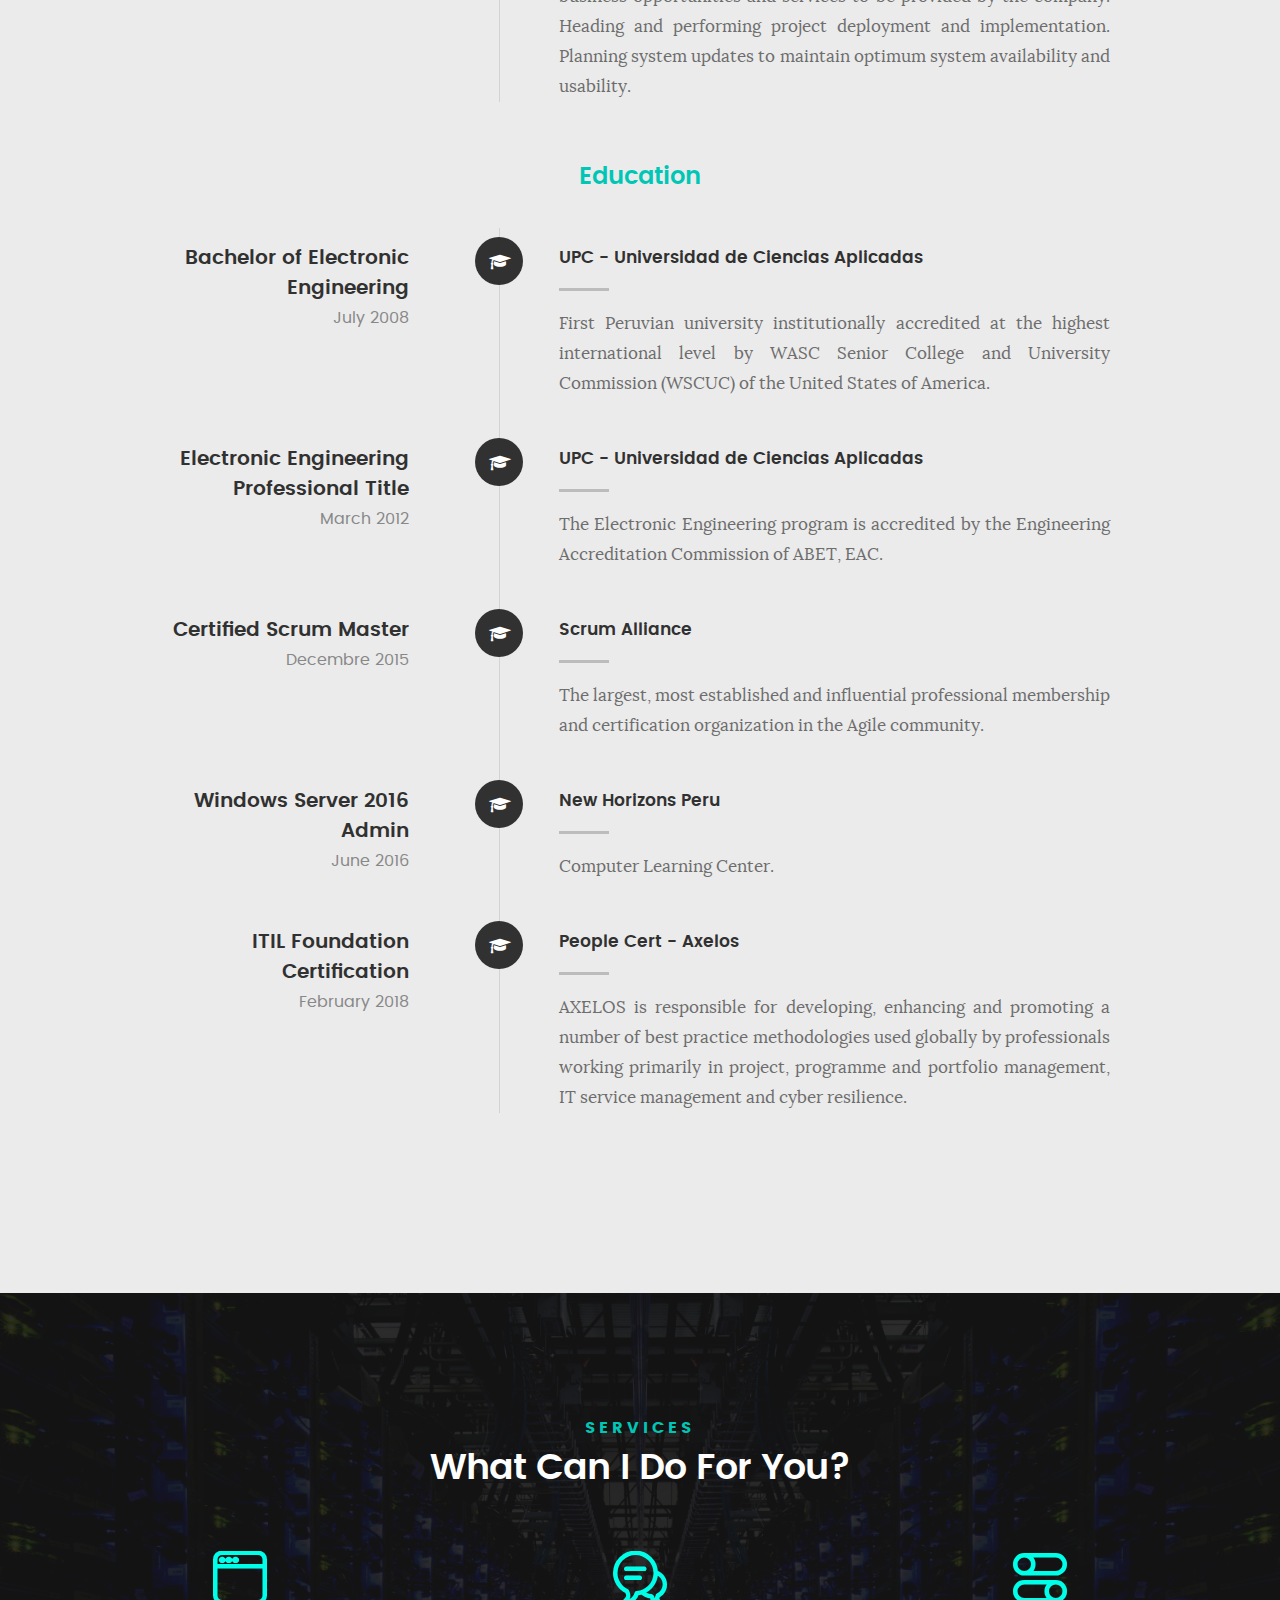
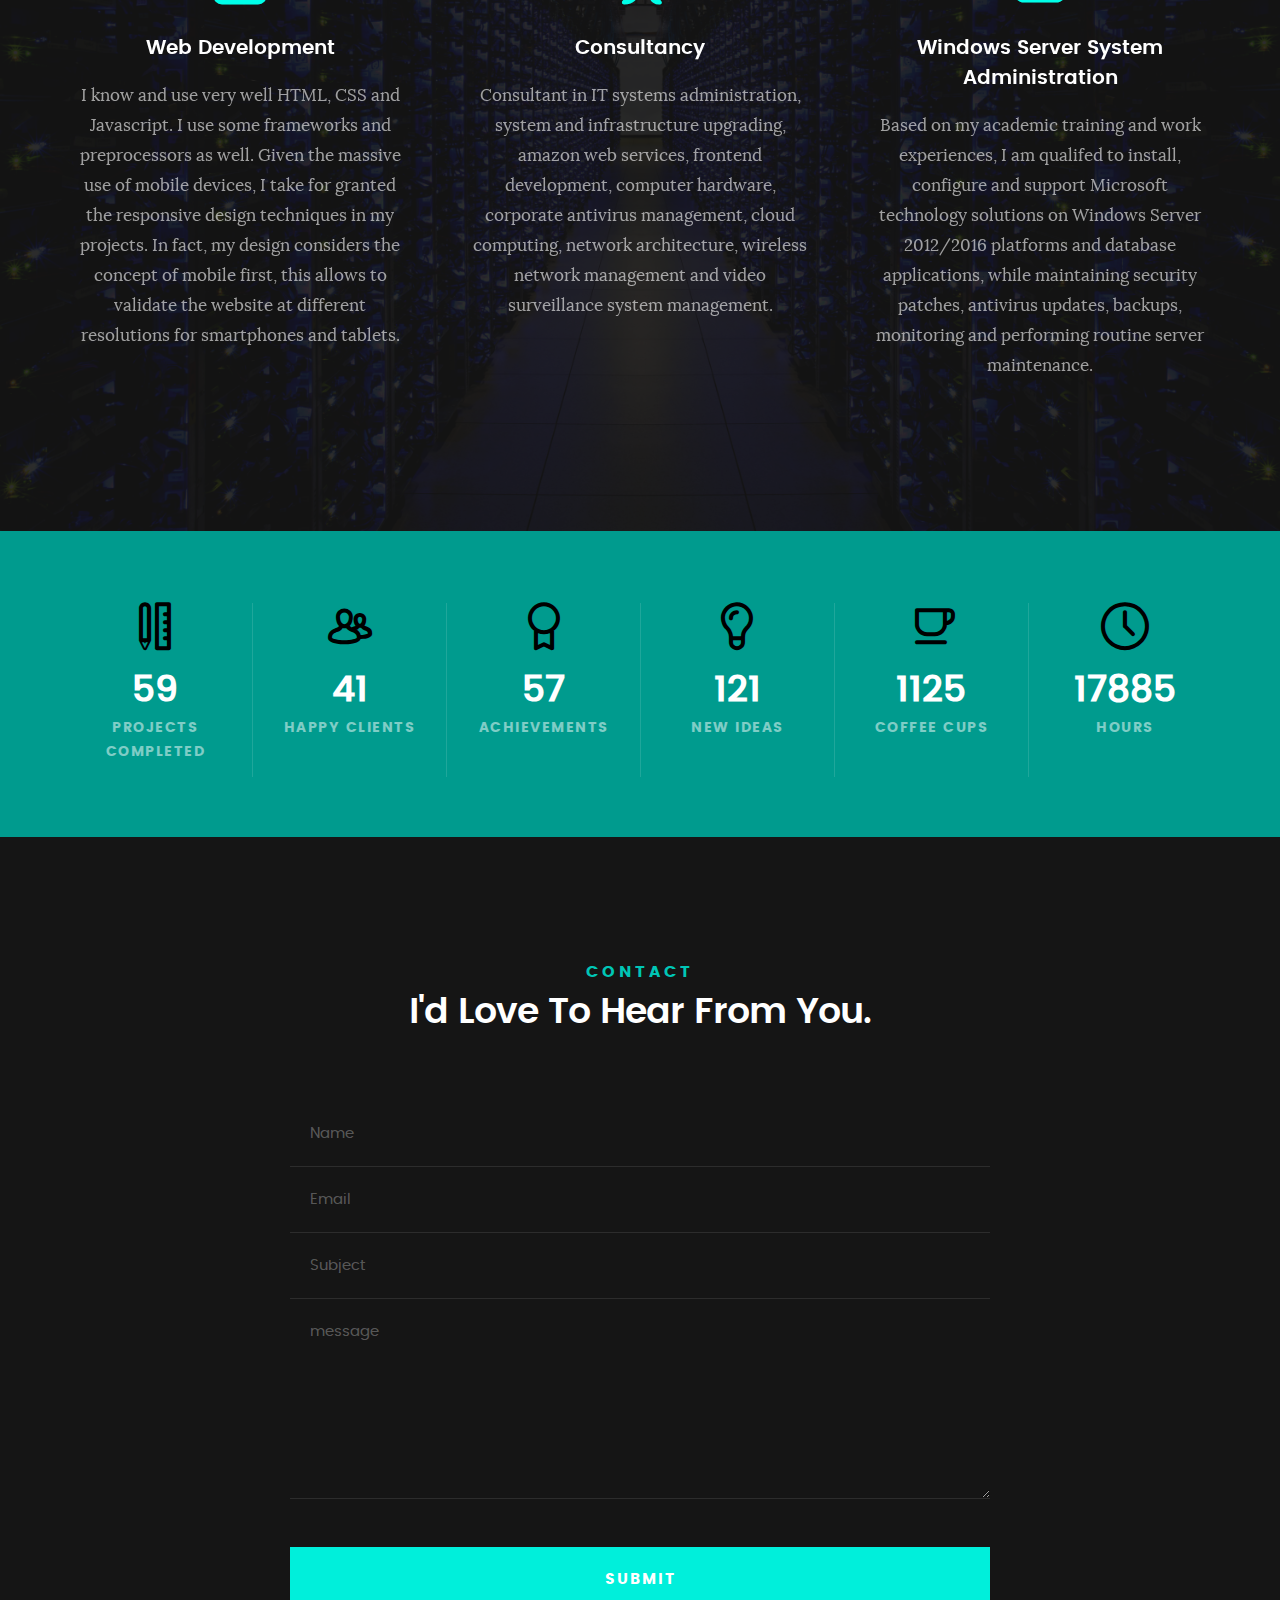
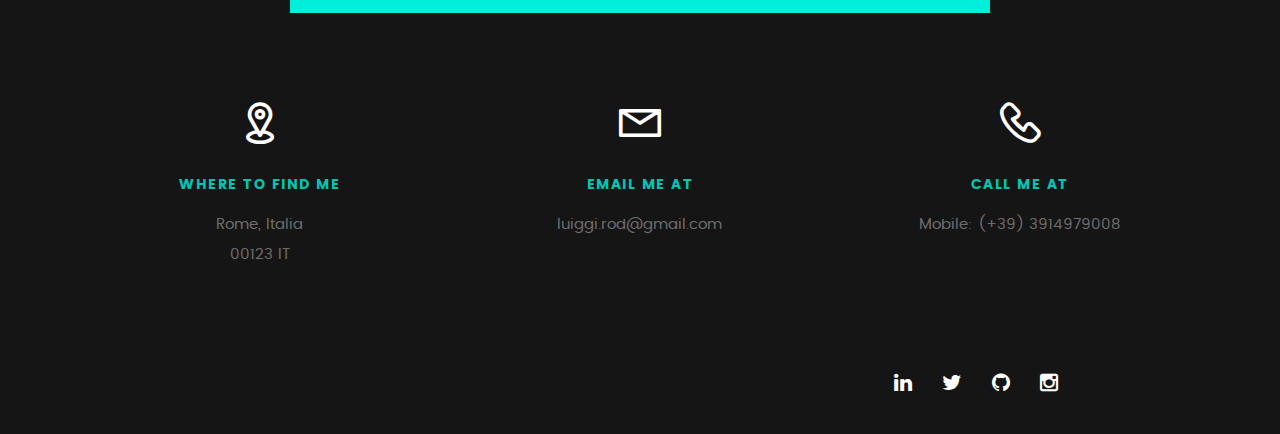
==== commit 3d2caf26: "consultant, consultor" ====
--- a/index.html
+++ b/index.html
@@ -7,7 +7,7 @@
    <!--- basic page needs
    ================================================== -->
    <meta charset="utf-8">
-	<title>Luiggi Rodriguez</title>
+	<title>Luiggi Rodriguez website</title>
 	<meta name="keywords" content="luiggi rodriguez, Luiggi Rodriguez, Luiggi Rodriguez resume, Luiggi Rodriguez website, luiggi rodriguez resume, luiggi rodriguez website, luiggirodriguez, luiggirodriguez.website ">
 	<meta name="description" content=" Luiggi Rodríguez Resume. Electronic Engineer, System & Network Administrator | Front-End Developer. luiggi rodriguez website">  
 	<meta name="author" content="">
@@ -229,7 +229,7 @@
    	<div class="row button-section">
    		<div class="col-twelve">
    			<a href="#contact" title="Hire Me" class="button stroke smoothscroll">Hire Me</a>
-   			<a href="https://drive.google.com/open?id=1Lwe9UP5v_YuXIkn7in_MSqkvwtxoOgxf" title="Download CV" class="button button-primary">Download CV</a>
+   			<a href="https://drive.google.com/open?id=1jAJU3kQwcDIuI2mk-FEOlFrLw4_rHH9e" title="Download CV" class="button button-primary">Download CV</a>
    		</div>   		
    	</div>
 
@@ -276,7 +276,7 @@
 
 	   				<div class="timeline-content">
 	   					<h4>Independent Consultant</h4>
-	   					<p>Consultancy in the following areas: IT systems administration, system and infrastructure upgrading, amazon web services, frontend development, computer hardware, wireless network management.</p>
+	   					<p>Consultant in the following areas: IT systems administration, system and infrastructure upgrading, amazon web services, frontend development, computer hardware, wireless network management.</p>
 	   				</div>
 
 	   			</div> <!-- /timeline-block -->
@@ -486,7 +486,7 @@
 
 	            	<h3>Consultancy</h3>  
 
-		            <p class="desc">Consultancy in IT systems administration, system and infrastructure upgrading, amazon web services, frontend development, computer hardware, corporate antivirus management, cloud computing, network architecture, wireless network management and video surveillance system management.
+		            <p class="desc">Consultant in IT systems administration, system and infrastructure upgrading, amazon web services, frontend development, computer hardware, corporate antivirus management, cloud computing, network architecture, wireless network management and video surveillance system management.
 	         		</p>
 
 	            </div>	                          
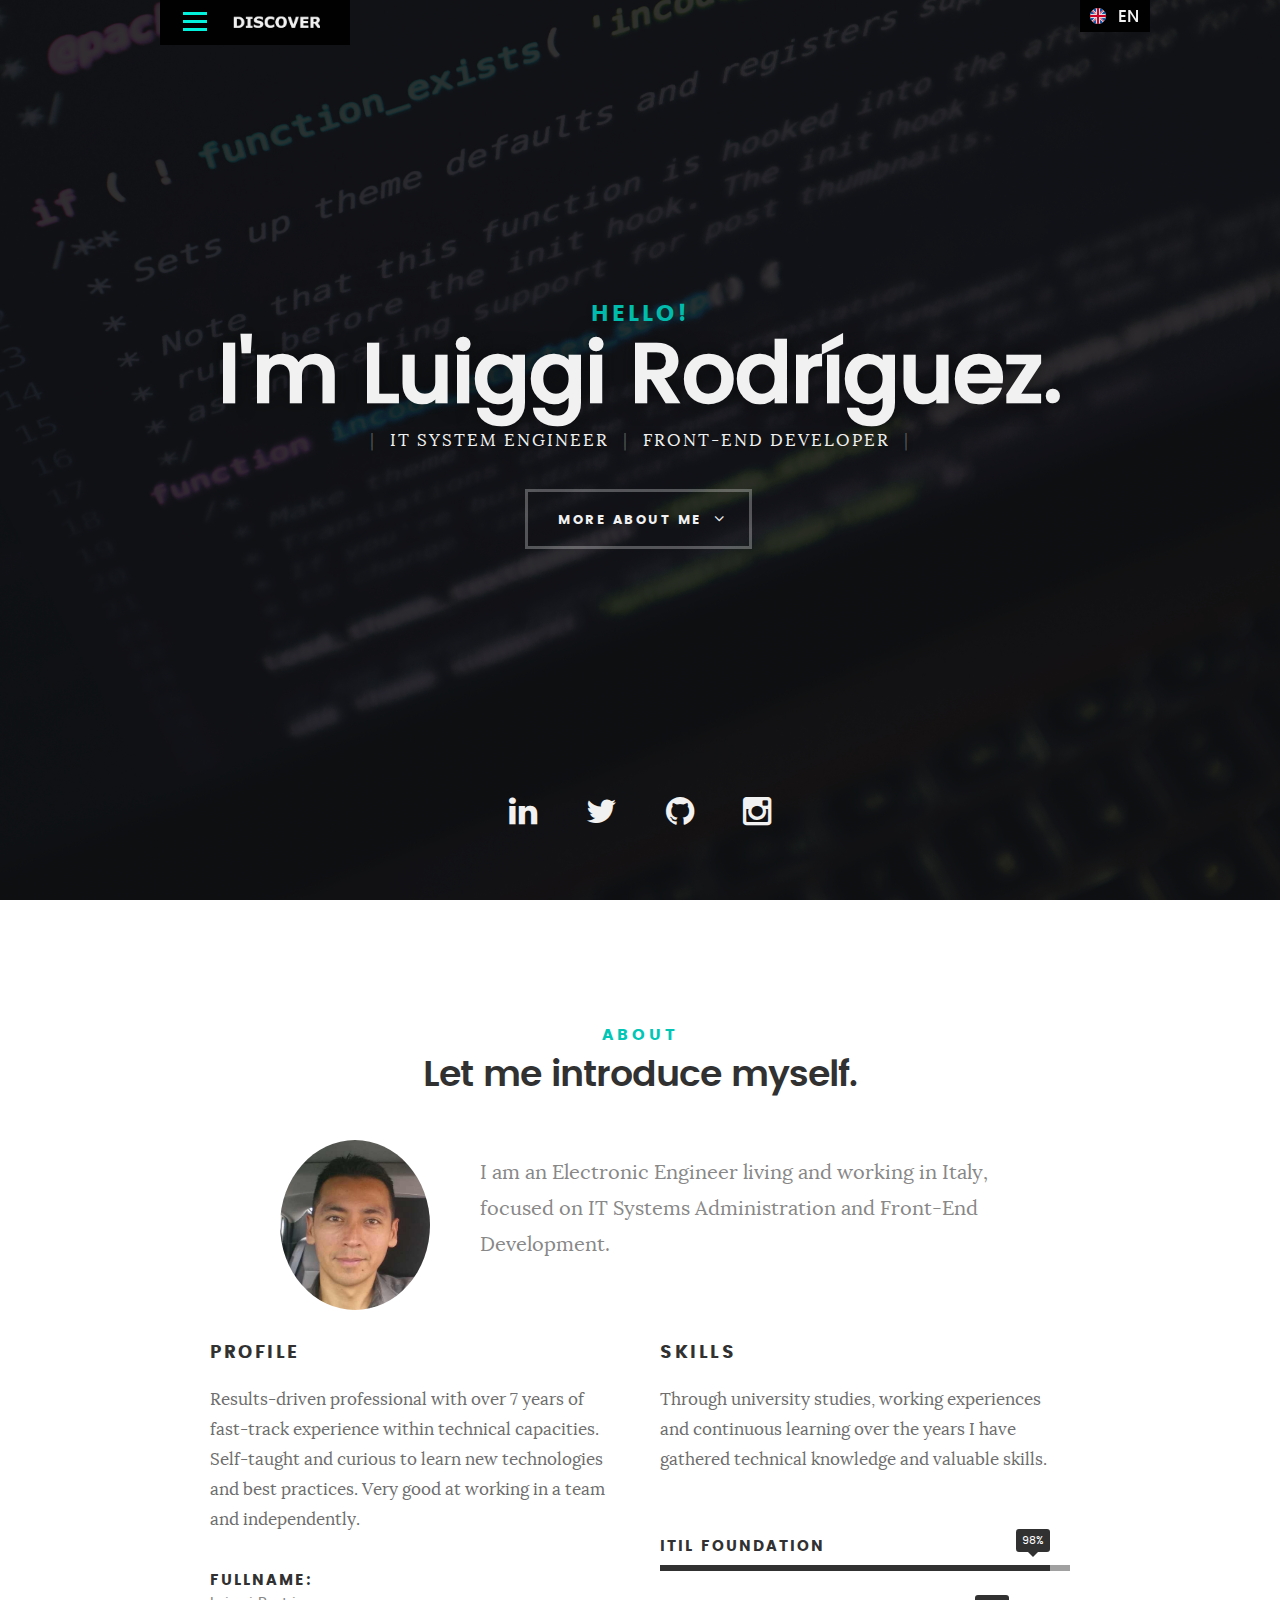
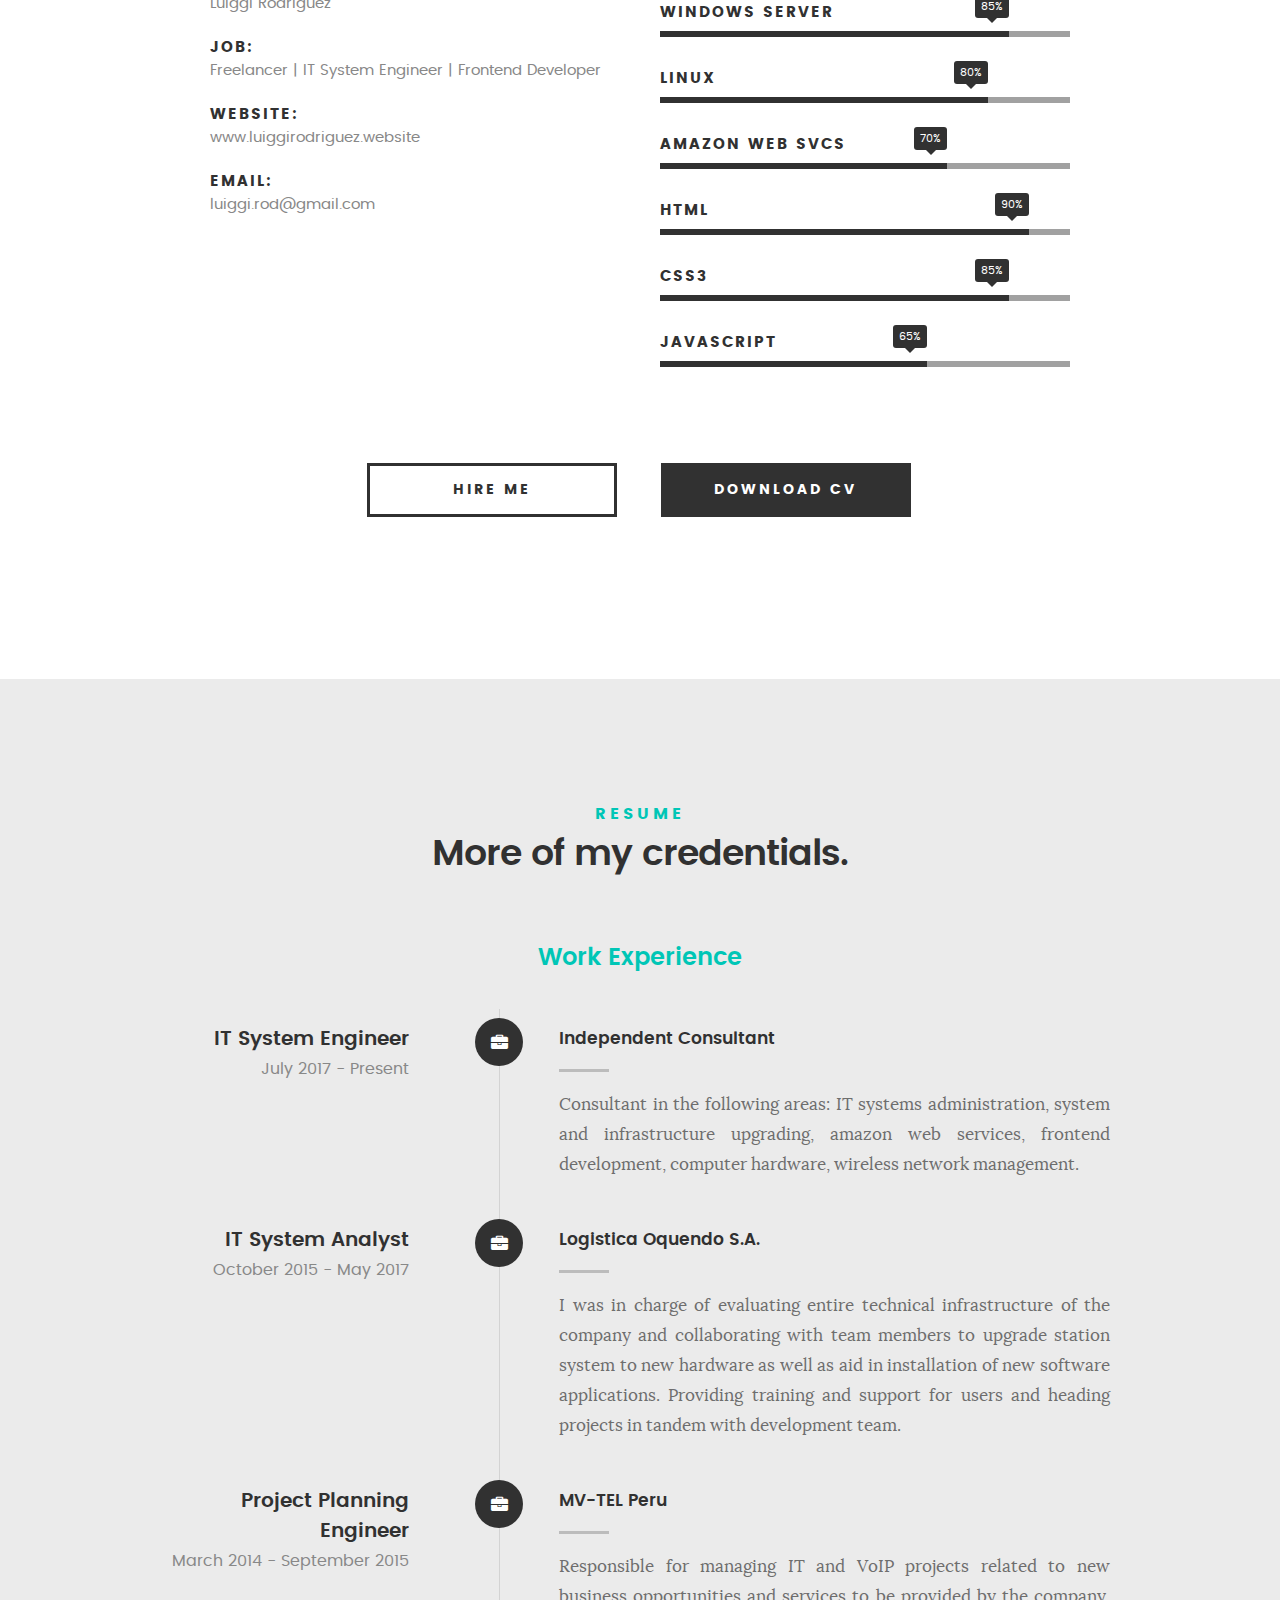
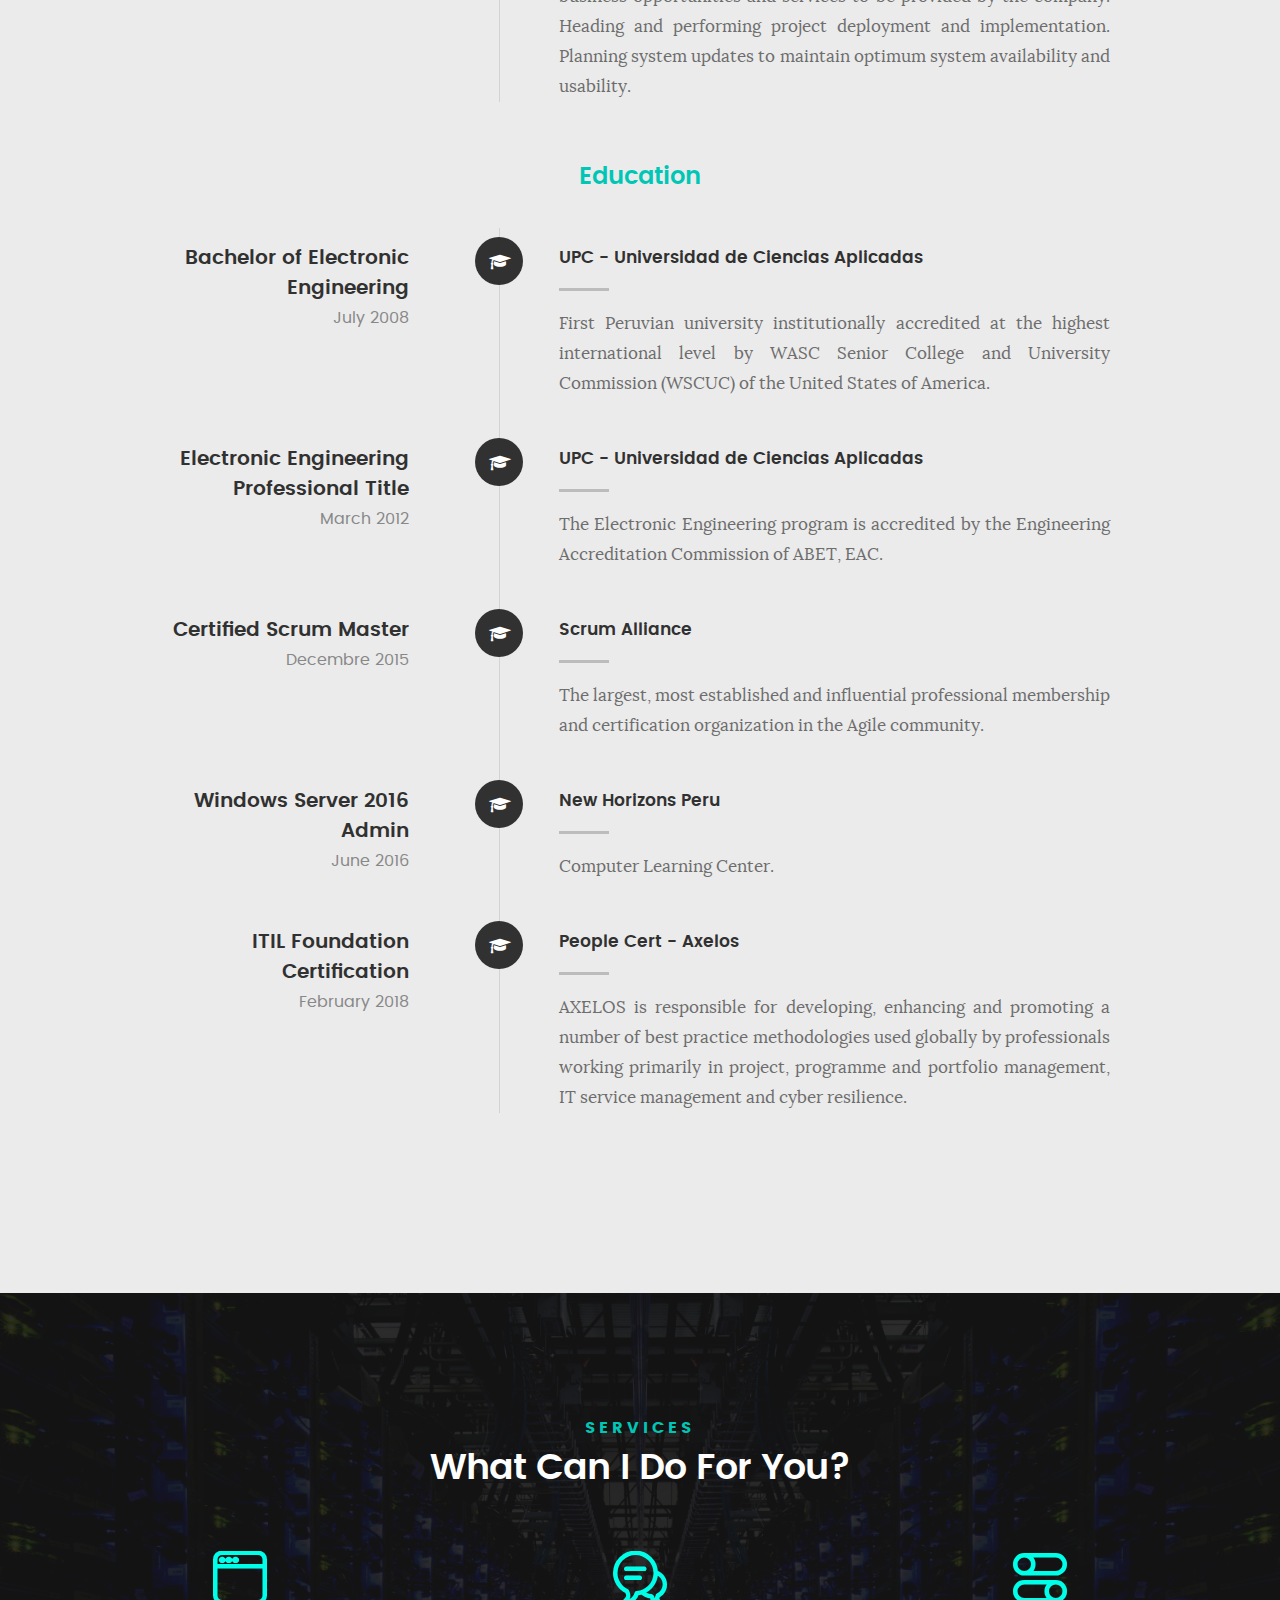
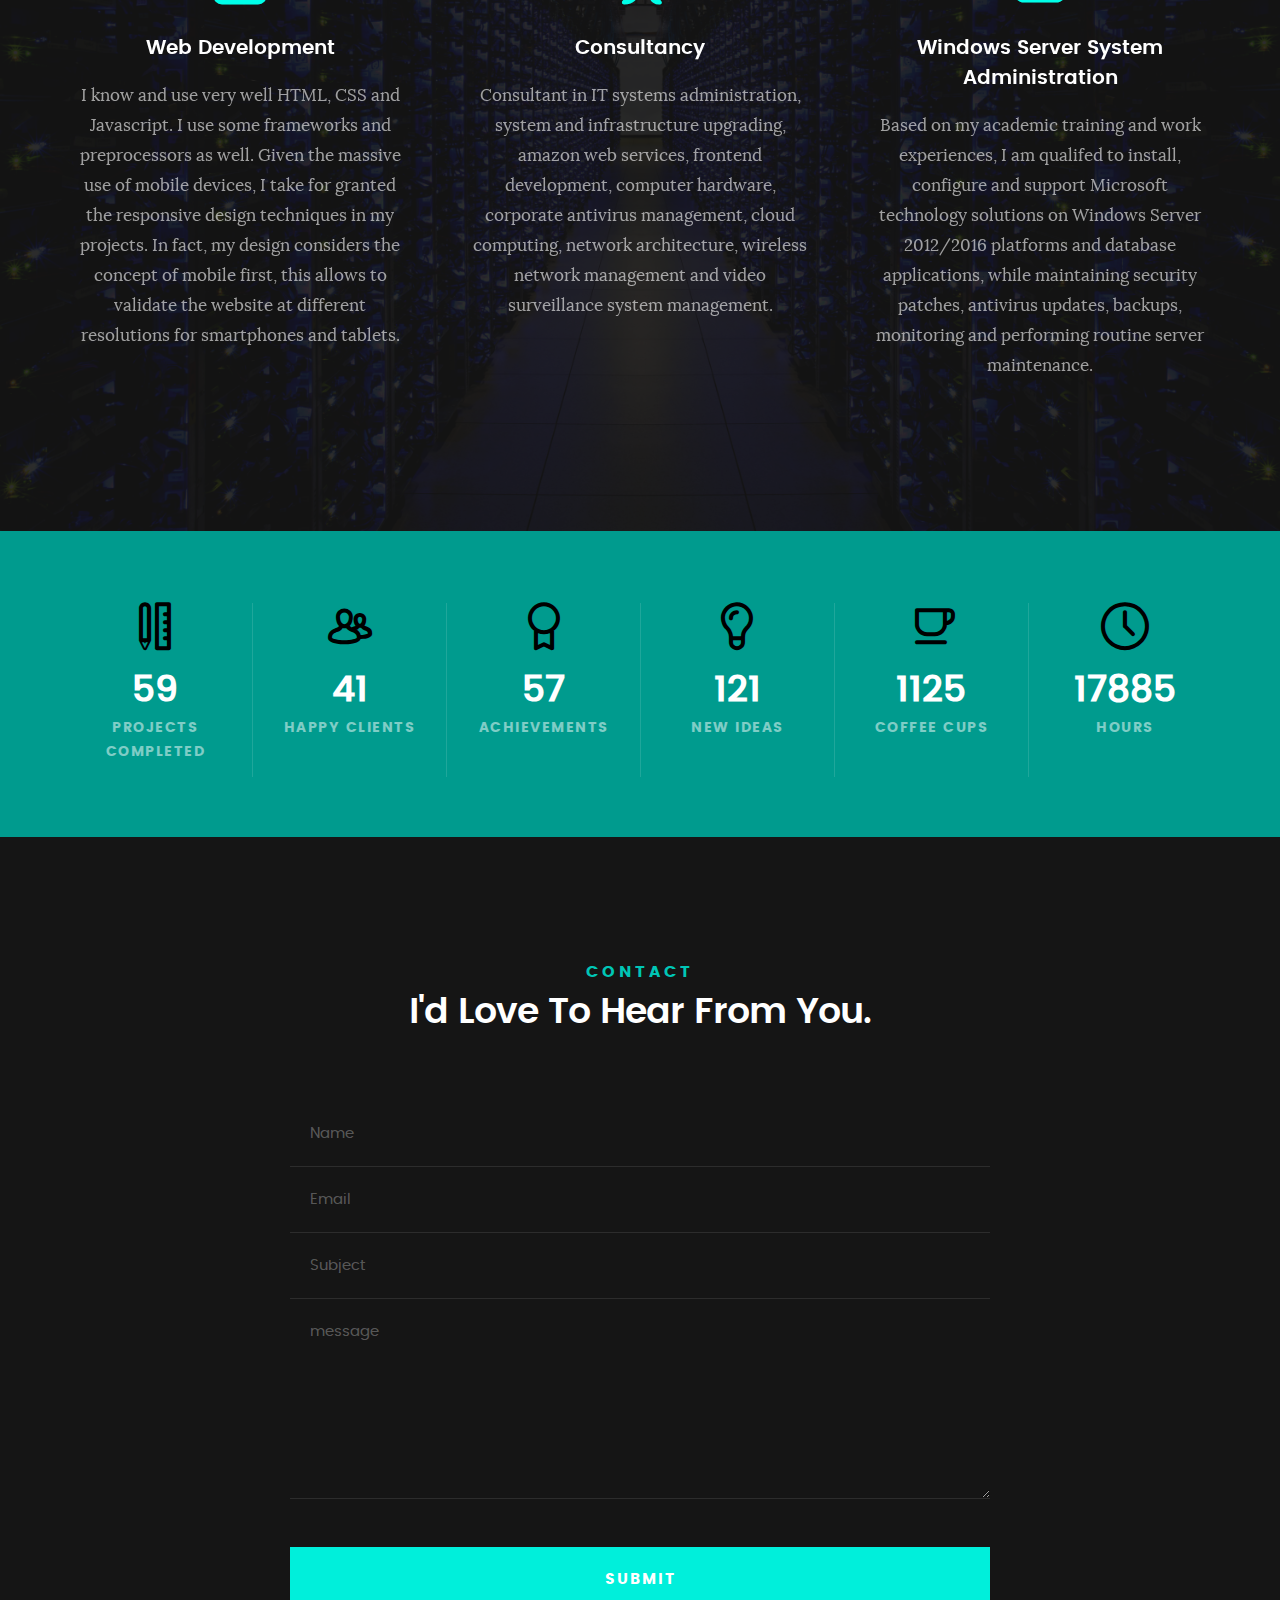
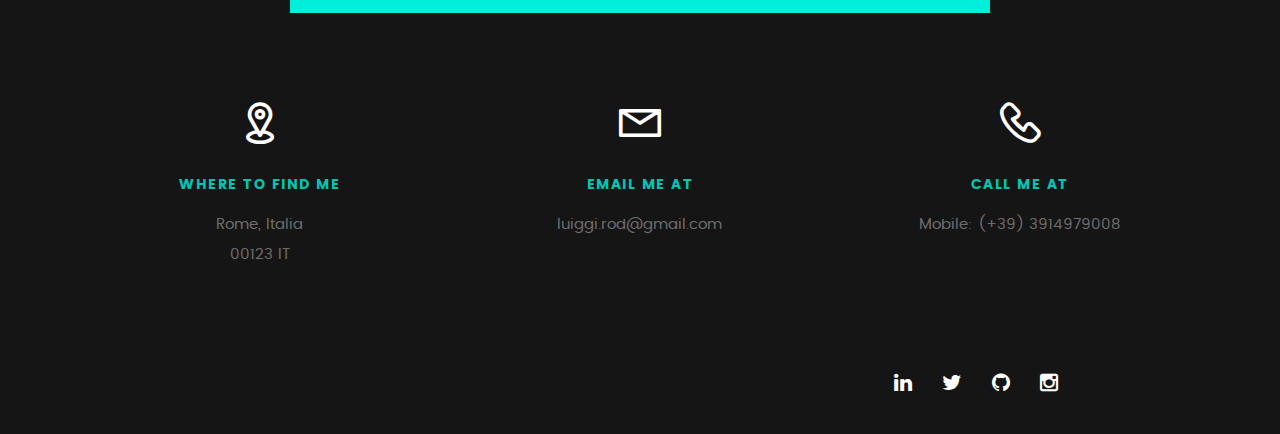
==== commit 0204e26c: "amazon web svcs" ====
--- a/index.html
+++ b/index.html
@@ -205,7 +205,7 @@
 				   </li>
 				     <li>
 				   	<div class="progress percent70"><span>70%</span></div>
-				   	<strong>Amazon Web Services</strong>
+				   	<strong>Amazon Web Svcs</strong>
 				   </li>
 				   <li>
 				   	<div class="progress percent90"><span>90%</span></div>
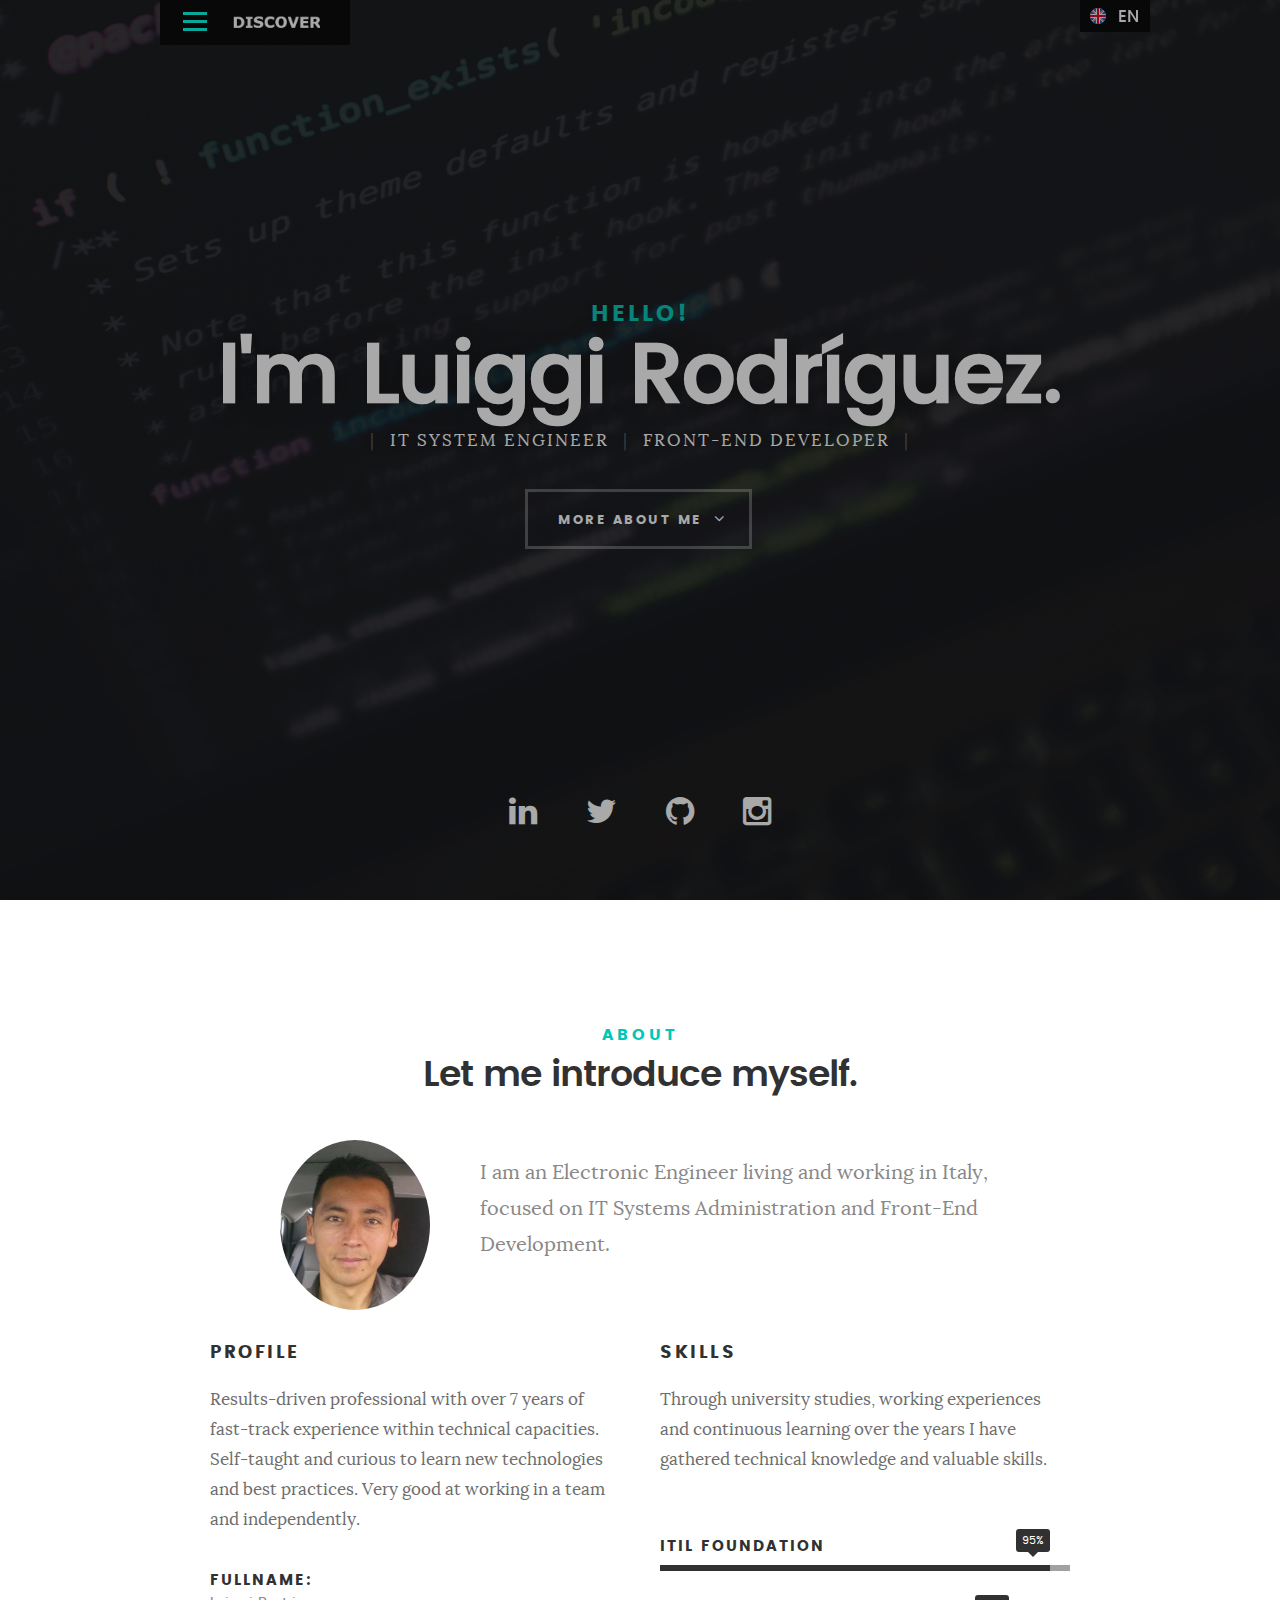
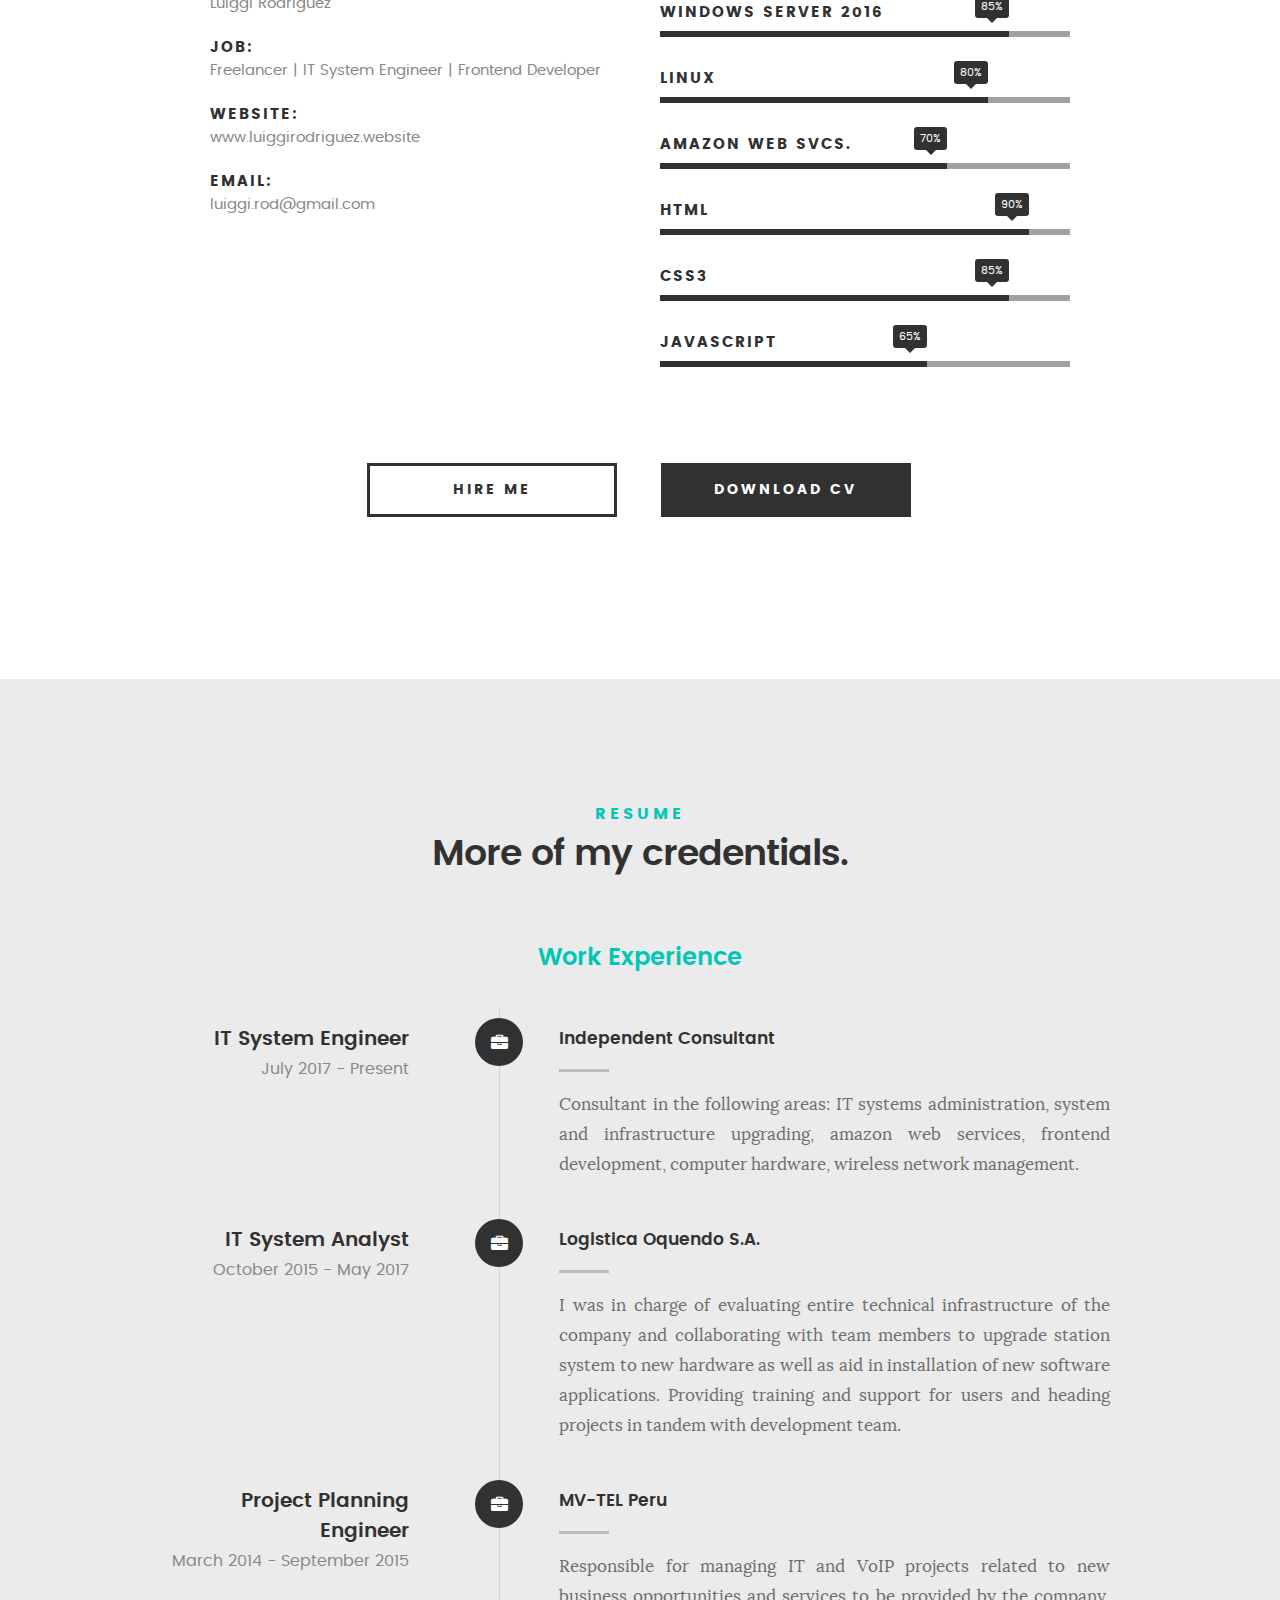
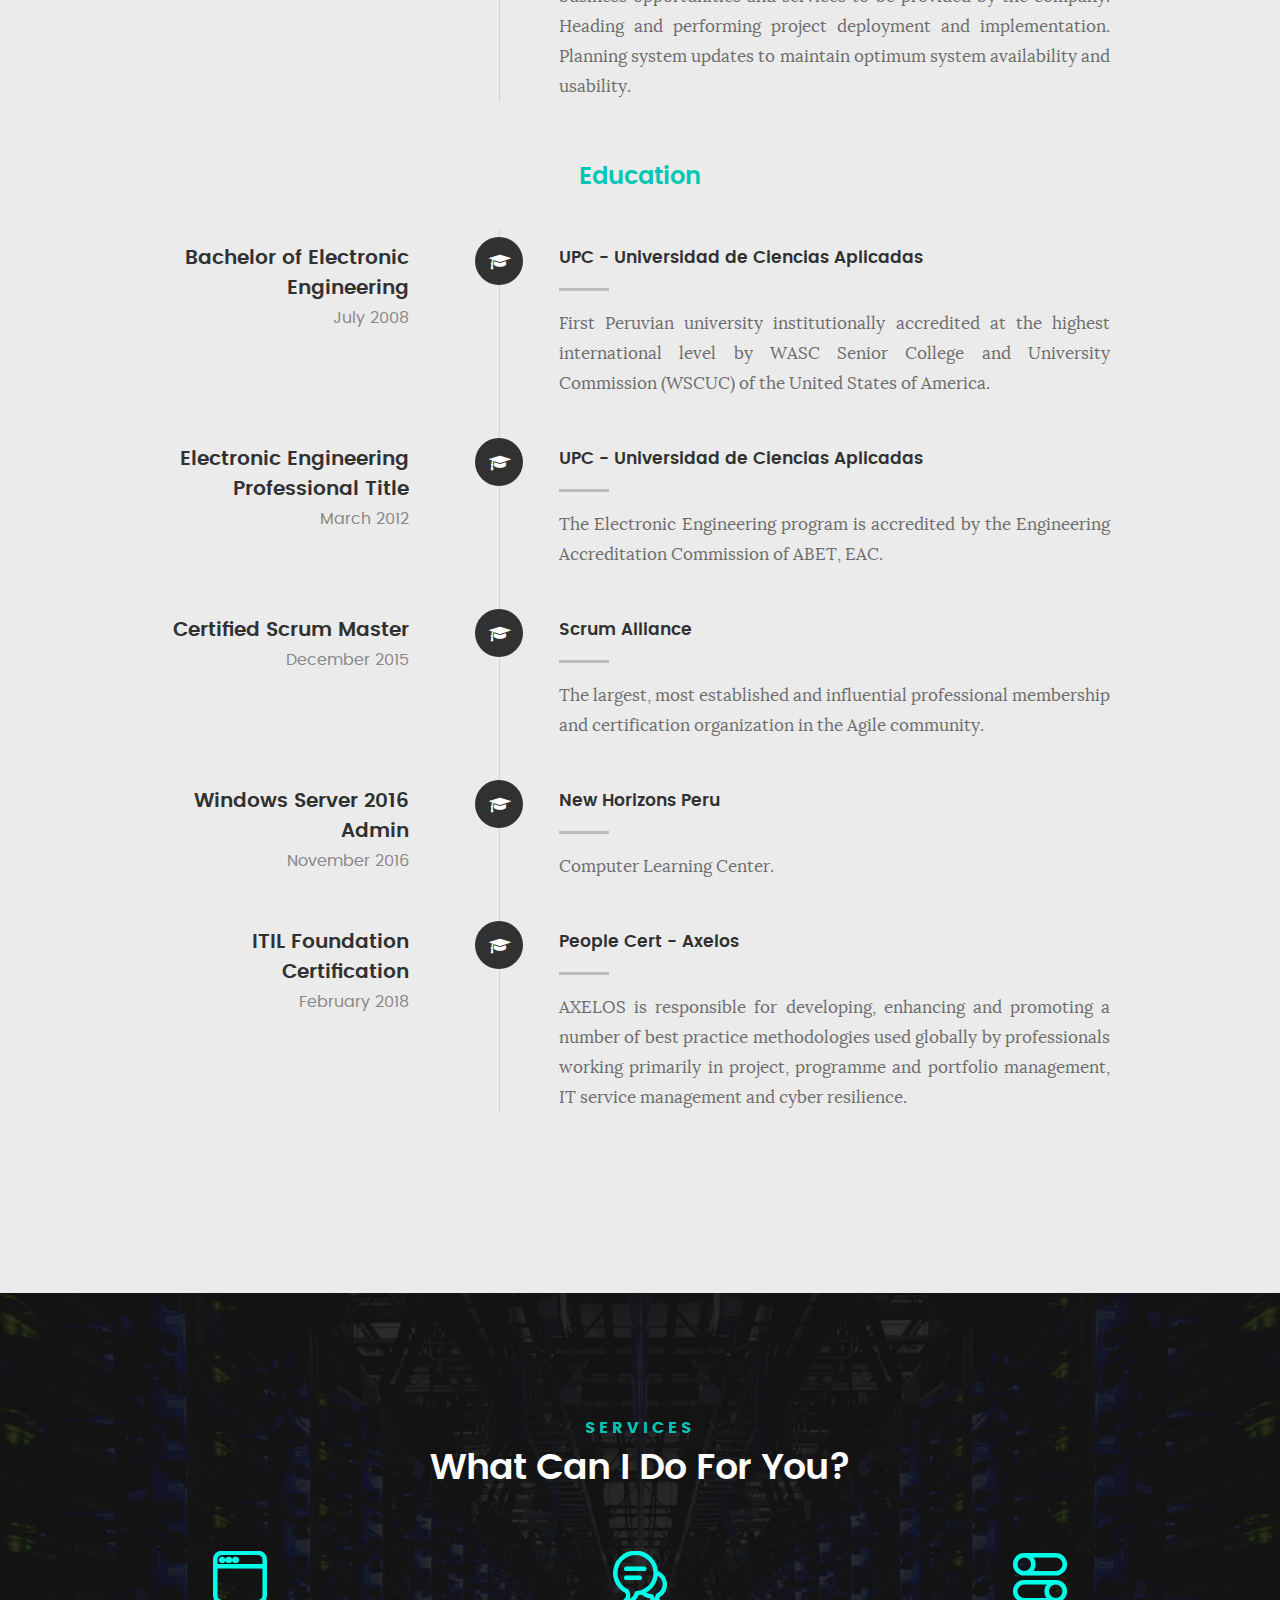
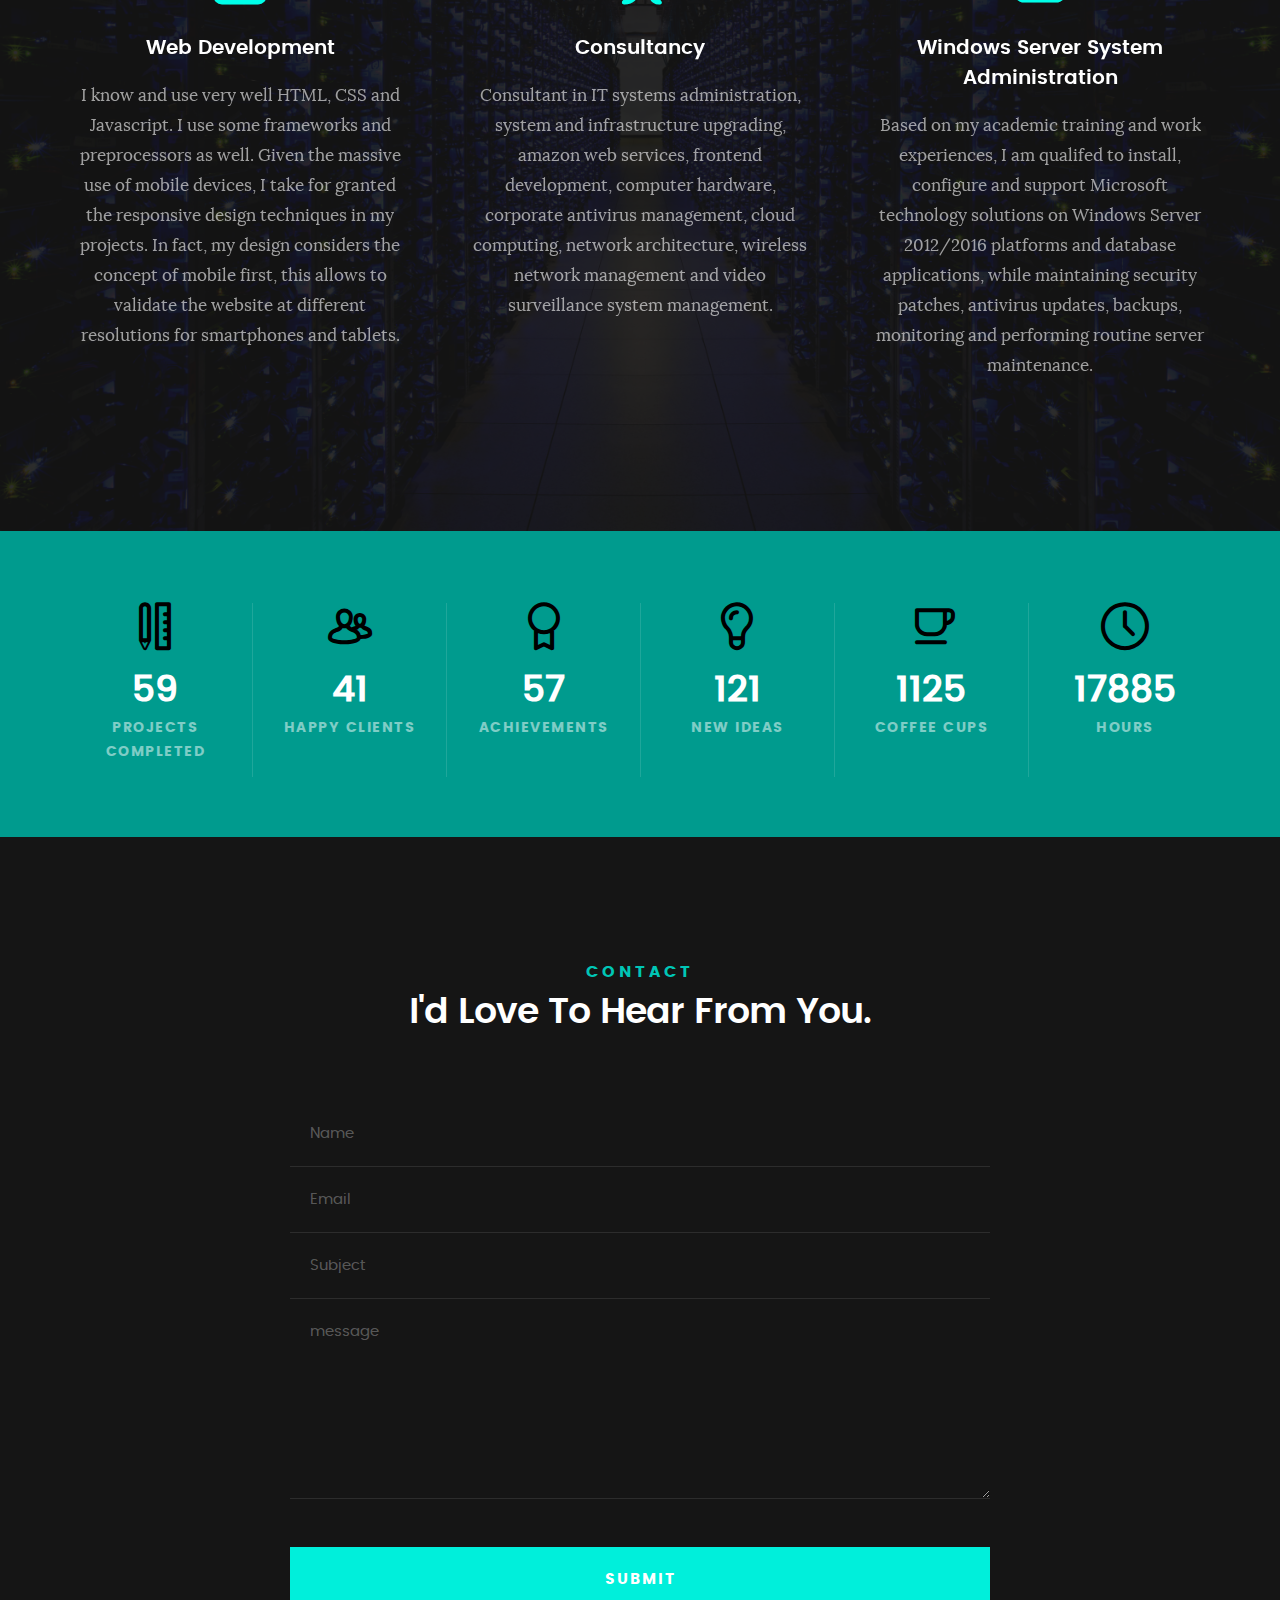
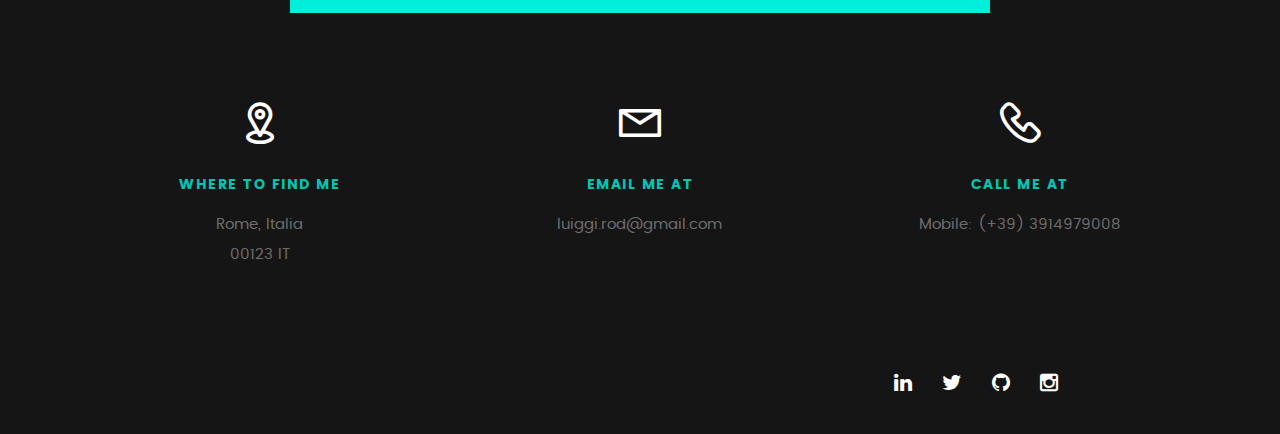
==== commit 0ac75189: "ITIL 95%, Windows server 2016" ====
--- a/index.html
+++ b/index.html
@@ -192,12 +192,12 @@
 
 				<ul class="skill-bars">
 				   <li>
-				   	<div class="progress percent95"><span>98%</span></div>
+				   	<div class="progress percent95"><span>95%</span></div>
 				   	<strong>ITIL Foundation</strong>
 				   </li>
 				   <li>
 				   	<div class="progress percent85"><span>85%</span></div>
-				   	<strong>Windows Server</strong>
+				   	<strong>Windows Server 2016</strong>
 				   </li>
 				   <li>
 				   	<div class="progress percent80"><span>80%</span></div>
@@ -205,7 +205,7 @@
 				   </li>
 				     <li>
 				   	<div class="progress percent70"><span>70%</span></div>
-				   	<strong>Amazon Web Svcs</strong>
+				   	<strong>Amazon Web Svcs.</strong>
 				   </li>
 				   <li>
 				   	<div class="progress percent90"><span>90%</span></div>
@@ -229,7 +229,7 @@
    	<div class="row button-section">
    		<div class="col-twelve">
    			<a href="#contact" title="Hire Me" class="button stroke smoothscroll">Hire Me</a>
-   			<a href="https://drive.google.com/open?id=1jAJU3kQwcDIuI2mk-FEOlFrLw4_rHH9e" title="Download CV" class="button button-primary">Download CV</a>
+   			<a href="https://drive.google.com/open?id=15ZCkVZnOkuI_ow__m0BSDmWdCynsGECh" title="Download CV" class="button button-primary">Download CV</a>
    		</div>   		
    	</div>
 
@@ -379,7 +379,7 @@
 
 	   				<div class="timeline-header">
 	   					<h3>Certified Scrum Master</h3>
-	   					<p>Decembre 2015</p>
+	   					<p>December 2015</p>
 	   				</div>
 
 	   				<div class="timeline-content">
@@ -397,7 +397,7 @@
 
 	   				<div class="timeline-header">
 	   					<h3>Windows Server 2016 Admin</h3>
-	   					<p>June 2016</p>
+	   					<p>November 2016</p>
 	   				</div>
 
 	   				<div class="timeline-content">
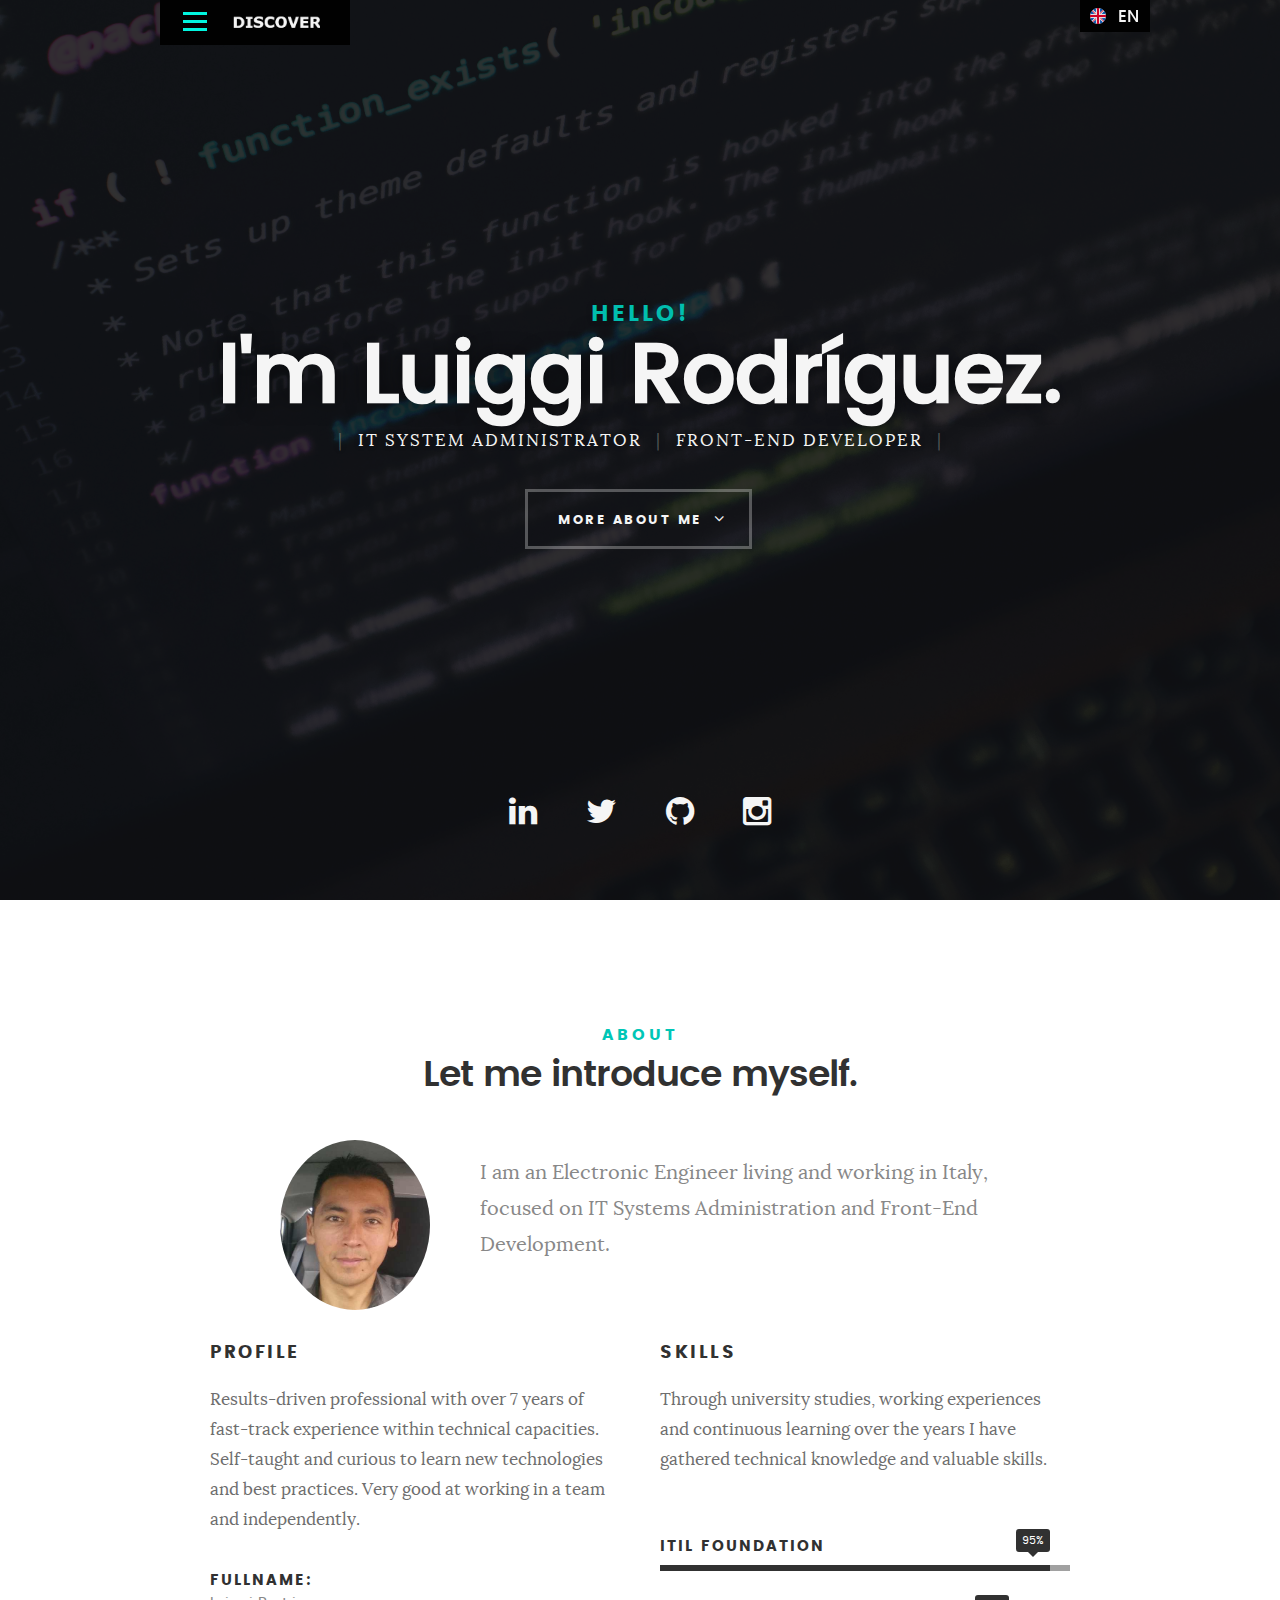
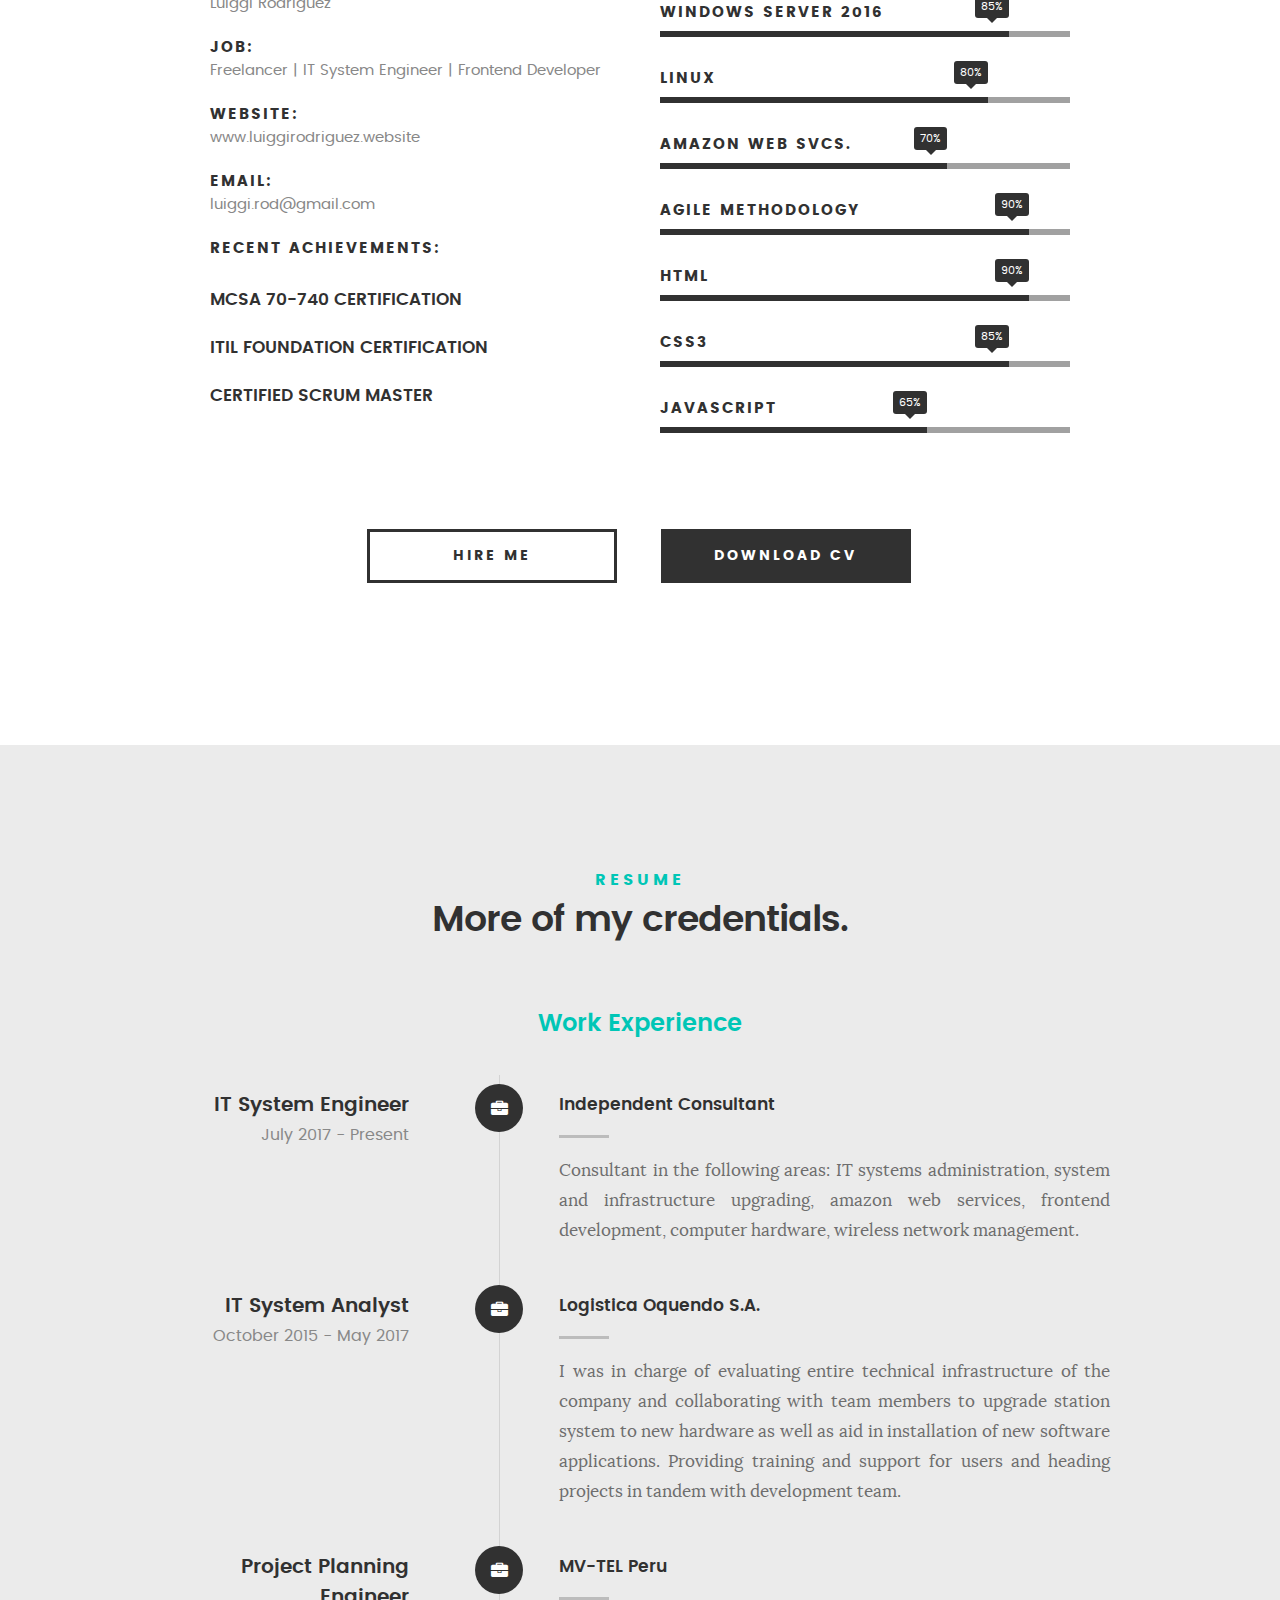
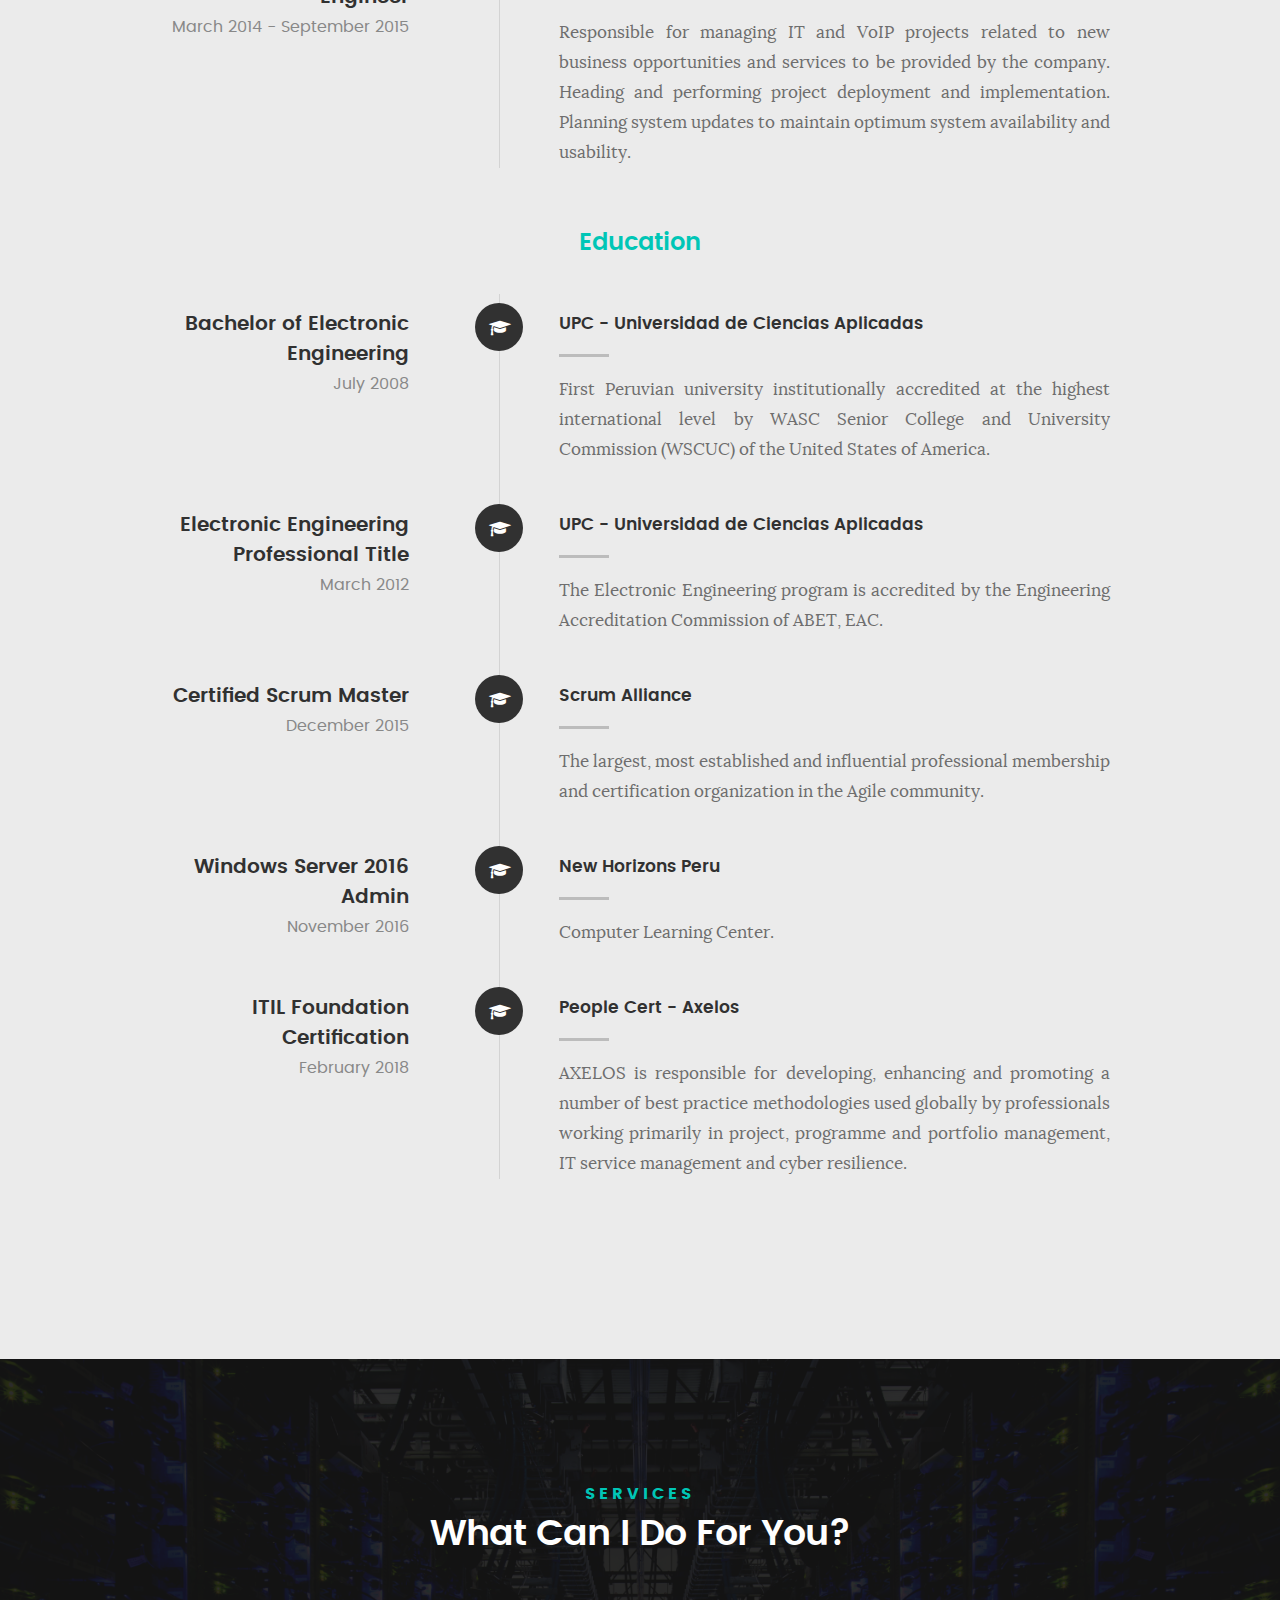
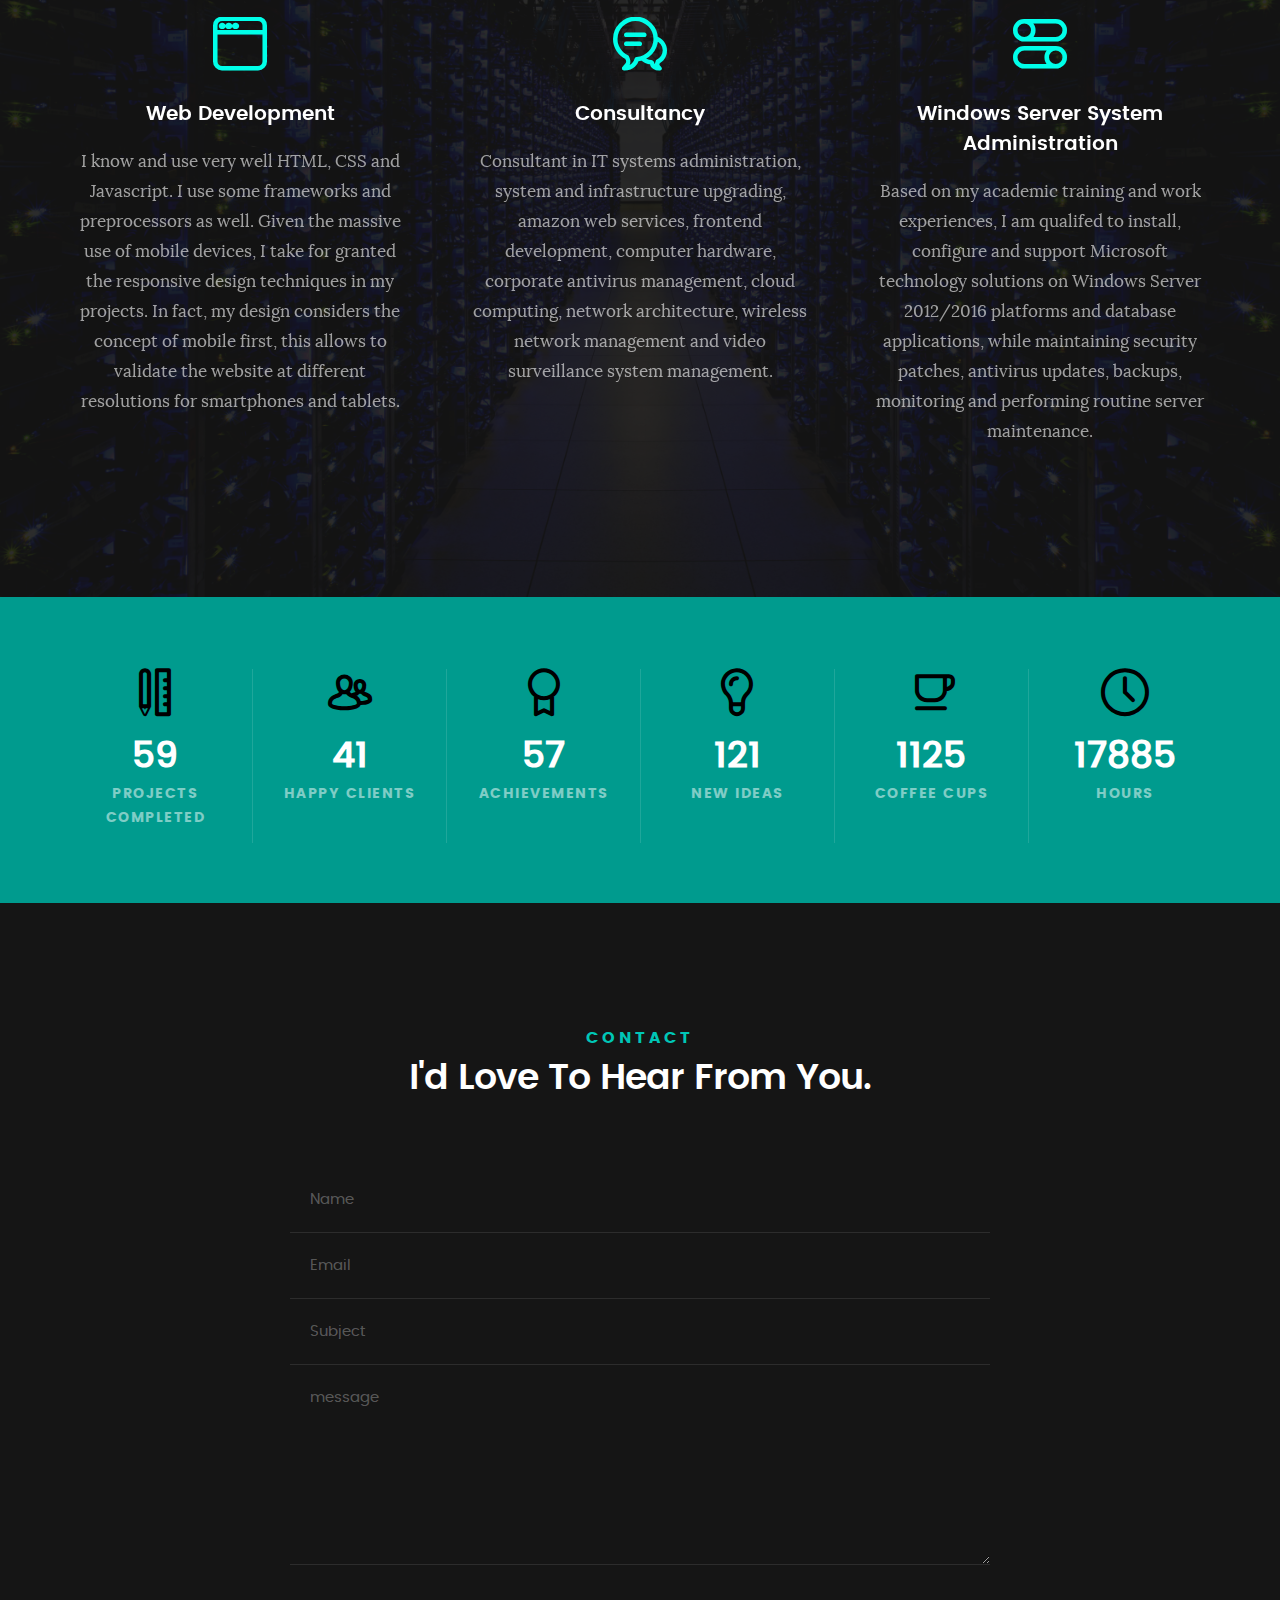
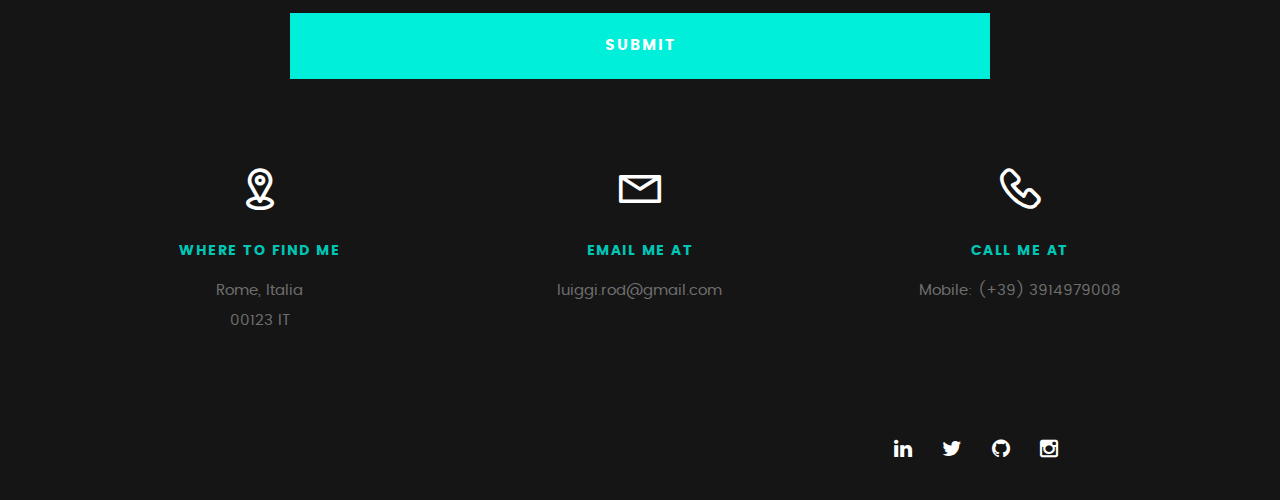
==== commit 9870f5c2: "Risultati Recenti, Agile methodology, System Administrator" ====
--- a/index.html
+++ b/index.html
@@ -108,7 +108,7 @@
 	   			<h1>I'm Luiggi Rodríguez.</h1>
 
 	   			<p class="intro-position">
-	   				<span>IT System Engineer</span> 
+	   				<span>IT System Administrator</span> 
 	   				<span>Front-end Developer</span> 
 	   			</p>
 
@@ -177,6 +177,15 @@
    					<strong>Email:</strong>
    					<span>luiggi.rod@gmail.com</span>
    				</li>
+   				<li>
+   					<strong>Recent Achievements:</strong>
+   				</li>
+   				<li>
+   					<h4>MCSA 70-740 CERTIFICATION</h4>
+   					<h4>ITIL FOUNDATION CERTIFICATION</h4>
+   					<h4>CERTIFIED SCRUM MASTER</h4>
+   				</li>
+   			
 
    			</ul> <!-- /info-list -->
 
@@ -206,6 +215,10 @@
 				     <li>
 				   	<div class="progress percent70"><span>70%</span></div>
 				   	<strong>Amazon Web Svcs.</strong>
+				   </li>
+				   <li>
+				   	<div class="progress percent90"><span>90%</span></div>
+				   	<strong>Agile Methodology</strong>
 				   </li>
 				   <li>
 				   	<div class="progress percent90"><span>90%</span></div>
